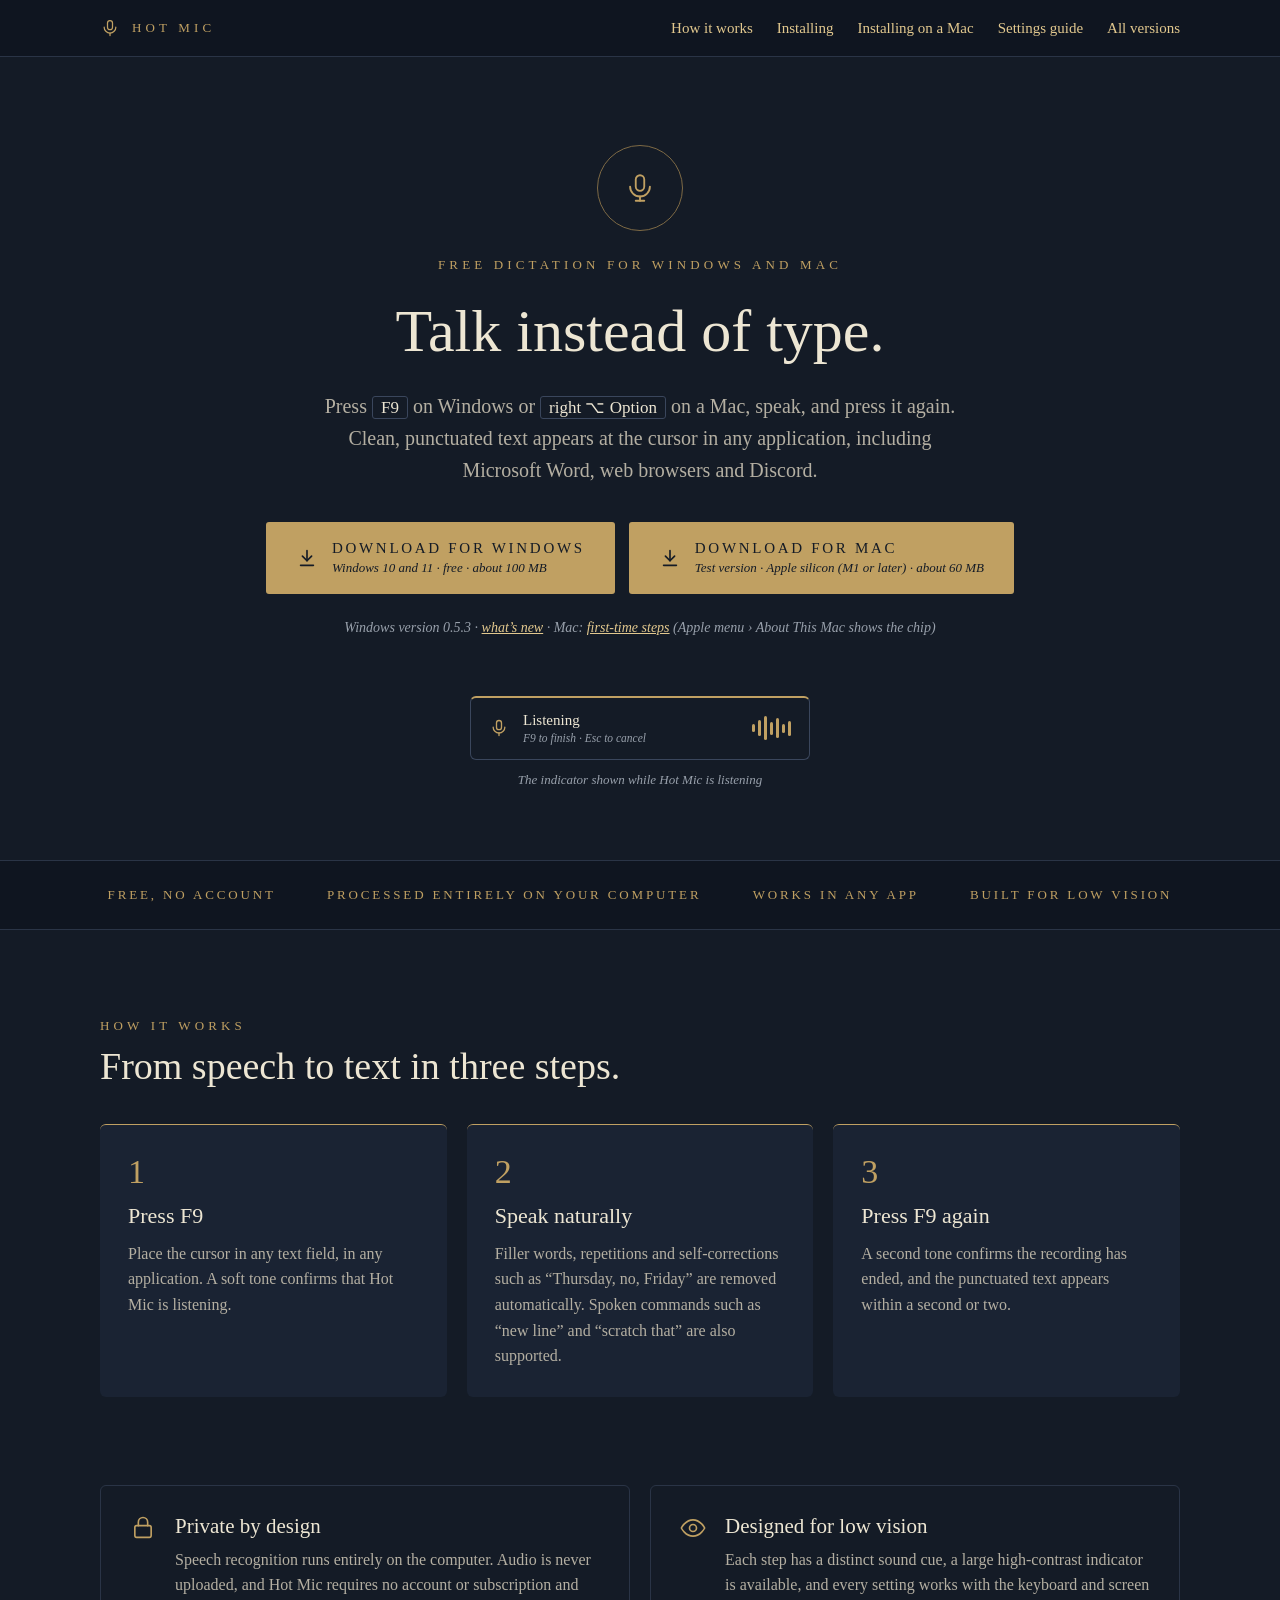
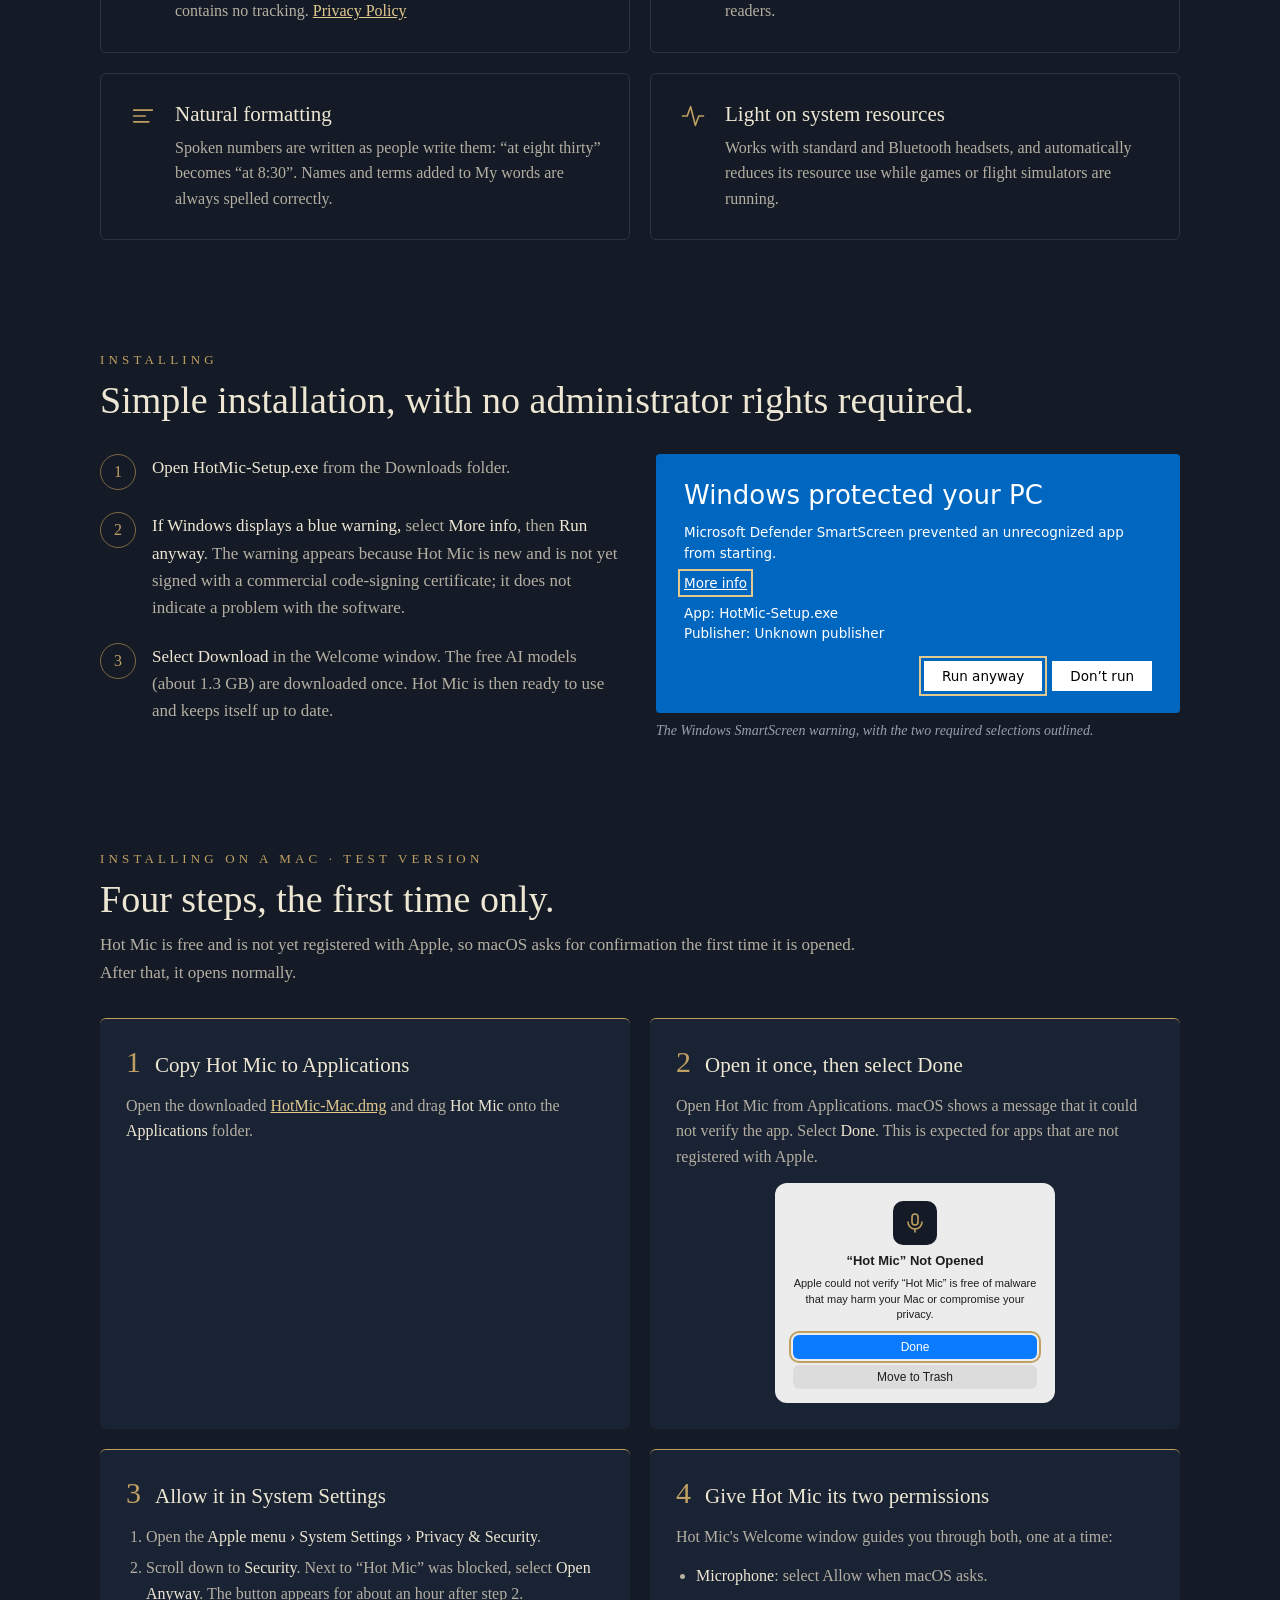
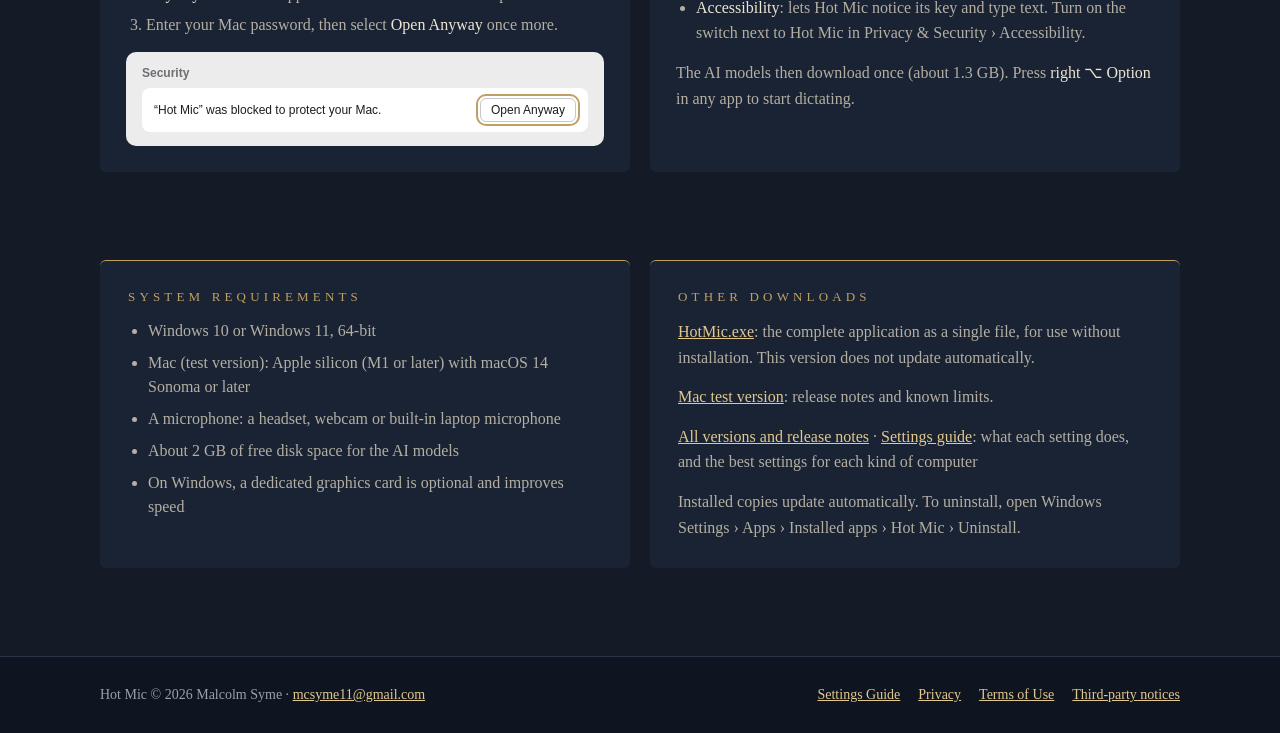
==== index.html @ 42b7f6d4 "Website and README for Hot Mic 0.5.3" ====
<!doctype html>
<html lang="en">
<head>
<meta charset="utf-8">
<meta name="viewport" content="width=device-width, initial-scale=1">
<title>Hot Mic · Free dictation for Windows</title>
<meta name="description" content="Hot Mic is a free dictation application for Windows and Mac. Press one key, speak, and clean, punctuated text appears in any application. Speech is processed entirely on the computer.">
<meta name="color-scheme" content="dark">
<link rel="icon" href="data:image/svg+xml,%3Csvg xmlns='http://www.w3.org/2000/svg' viewBox='0 0 24 24'%3E%3Crect width='24' height='24' rx='5' fill='%23141B26'/%3E%3Cg fill='none' stroke='%23C0A062' stroke-width='1.6' stroke-linecap='round'%3E%3Crect x='9' y='4' width='6' height='10' rx='3'/%3E%3Cpath d='M6 11a6 6 0 0 0 12 0M12 17v3'/%3E%3C/g%3E%3C/svg%3E">
<!-- Hot Mic download page · © 2026 Malcolm Syme · mcsyme11@gmail.com
     Built from the approved mock-up (October 30, 2026). The version is filled in when a release is published. -->
<style>
html{scroll-behavior:smooth}
body{margin:0;background:#141B26}
a{color:#E2C88E}a:hover{color:#EDE6D3}
a.btn-main:hover{background:#E2C88E;color:#141B26}
a.btn-ghost:hover{border-color:#E2C88E;color:#E2C88E}
a:focus-visible,button:focus-visible{outline:2px solid #EDE6D3;outline-offset:3px}
@media (max-width: 600px) {
  h1{font-size:42px !important}
  h2{font-size:30px !important}
}
@media (prefers-reduced-motion: reduce) { html{scroll-behavior:auto} }
</style>
</head>
<body>

<div style="background: #141B26; color: #EDE6D3; font-family: Georgia, 'Times New Roman', serif; min-height: 100%; width: 100%">

  <!-- Top bar -->
  <header style="border-bottom: 1px solid #2A3446; background: #0F1520">
    <div style="max-width: 1080px; margin: 0 auto; padding: 18px 24px; display: flex; flex-wrap: wrap; align-items: center; justify-content: space-between; gap: 12px">
      <div style="display: flex; align-items: center; gap: 12px">
        <svg width="20" height="20" viewBox="0 0 24 24" fill="none" stroke="#C0A062" stroke-width="1.5" stroke-linecap="round" stroke-linejoin="round" aria-hidden="true"><rect x="9" y="3" width="6" height="11" rx="3"></rect><path d="M5 11a7 7 0 0 0 14 0"></path><path d="M12 18v3"></path></svg>
        <span style="font-size: 13px; letter-spacing: 0.32em; color: #C0A062">HOT MIC</span>
      </div>
      <nav aria-label="Page" style="display: flex; flex-wrap: wrap; gap: 24px; font-size: 15px">
        <a href="#how" style="text-decoration: none">How it works</a>
        <a href="#install" style="text-decoration: none">Installing</a>
        <a href="#mac" style="text-decoration: none">Installing on a Mac</a>
        <a href="settings-guide.html" style="text-decoration: none">Settings guide</a>
        <a href="https://github.com/mcsyme11-byte/HotMic-releases/releases" style="text-decoration: none">All versions</a>
      </nav>
    </div>
  </header>

  <!-- Hero -->
  <section style="max-width: 1080px; margin: 0 auto; padding: 88px 24px 72px; display: flex; flex-direction: column; align-items: center; text-align: center; gap: 26px">
    <div style="width: 84px; height: 84px; border-radius: 50%; border: 1px solid #7E6A45; display: flex; align-items: center; justify-content: center">
      <svg width="34" height="34" viewBox="0 0 24 24" fill="none" stroke="#C0A062" stroke-width="1.3" stroke-linecap="round" stroke-linejoin="round" aria-hidden="true"><rect x="9" y="3" width="6" height="11" rx="3"></rect><path d="M5 11a7 7 0 0 0 14 0"></path><path d="M12 18v3"></path><path d="M9 21h6"></path></svg>
    </div>
    <div style="font-size: 13px; letter-spacing: 0.32em; color: #C0A062">FREE DICTATION FOR WINDOWS AND MAC</div>
    <h1 style="margin: 0; font-weight: normal; font-size: 60px; line-height: 1.08; max-width: 760px">Talk instead of type.</h1>
    <p style="margin: 0; font-size: 20px; line-height: 1.6; color: #B4AFA2; max-width: 640px">Press <span style="color: #EDE6D3; border: 1px solid #3A465C; border-radius: 3px; padding: 1px 8px; font-size: 17px; white-space: nowrap">F9</span> on Windows or <span style="color: #EDE6D3; border: 1px solid #3A465C; border-radius: 3px; padding: 1px 8px; font-size: 17px; white-space: nowrap">right ⌥ Option</span> on a Mac, speak, and press it again. Clean, punctuated text appears at the cursor in any application, including Microsoft Word, web browsers and Discord.</p>

    <div style="display: flex; flex-wrap: wrap; justify-content: center; gap: 14px; margin-top: 10px">
      <a class="btn-main" href="https://github.com/mcsyme11-byte/HotMic-releases/releases/latest/download/HotMic-Setup.exe" style="display: flex; align-items: center; gap: 14px; background: #C0A062; color: #141B26; text-decoration: none; border-radius: 3px; padding: 18px 30px; min-height: 44px; box-sizing: border-box">
        <svg width="22" height="22" viewBox="0 0 24 24" fill="none" stroke="currentColor" stroke-width="1.8" stroke-linecap="round" stroke-linejoin="round" aria-hidden="true"><path d="M12 4v11"></path><path d="M7 10l5 5 5-5"></path><path d="M5 20h14"></path></svg>
        <span style="display: flex; flex-direction: column; align-items: flex-start; gap: 3px">
          <span style="font-size: 15px; letter-spacing: 0.18em">DOWNLOAD FOR WINDOWS</span>
          <span style="font-size: 13px; font-style: italic">Windows 10 and 11 · free · about 100 MB</span>
        </span>
      </a>
      <a class="btn-main" href="https://github.com/mcsyme11-byte/HotMic-releases/releases/download/mac-preview/HotMic-Mac.dmg" style="display: flex; align-items: center; gap: 14px; background: #C0A062; color: #141B26; text-decoration: none; border-radius: 3px; padding: 18px 30px; min-height: 44px; box-sizing: border-box">
        <svg width="22" height="22" viewBox="0 0 24 24" fill="none" stroke="currentColor" stroke-width="1.8" stroke-linecap="round" stroke-linejoin="round" aria-hidden="true"><path d="M12 4v11"></path><path d="M7 10l5 5 5-5"></path><path d="M5 20h14"></path></svg>
        <span style="display: flex; flex-direction: column; align-items: flex-start; gap: 3px">
          <span style="font-size: 15px; letter-spacing: 0.18em">DOWNLOAD FOR MAC</span>
          <span style="font-size: 13px; font-style: italic">Test version · Apple silicon (M1 or later) · about 60 MB</span>
        </span>
      </a>
    </div>
    <div style="font-size: 14px; color: #98A0AB; font-style: italic">Windows version 0.5.3 · <a href="https://github.com/mcsyme11-byte/HotMic-releases/releases/latest">what’s new</a> · Mac: <a href="#mac">first-time steps</a> (Apple menu › About This Mac shows the chip)</div>

    <!-- The indicator, as people will see it -->
    <div style="margin-top: 34px; display: flex; flex-direction: column; align-items: center; gap: 12px">
      <div style="width: 340px; max-width: 100%; height: 64px; box-sizing: border-box; background: #141B26; border: 1px solid #3A465C; border-top: 2px solid #C0A062; border-radius: 6px; display: flex; align-items: center; gap: 14px; padding: 0 18px">
        <svg width="20" height="20" viewBox="0 0 24 24" fill="none" stroke="#C0A062" stroke-width="1.6" stroke-linecap="round" stroke-linejoin="round" aria-hidden="true"><rect x="9" y="3" width="6" height="11" rx="3"></rect><path d="M5 11a7 7 0 0 0 14 0"></path><path d="M12 18v3"></path></svg>
        <div style="display: flex; flex-direction: column; gap: 3px; text-align: left; flex: 1">
          <span style="font-size: 15px">Listening</span>
          <span style="font-size: 11.5px; color: #98A0AB; font-style: italic">F9 to finish · Esc to cancel</span>
        </div>
        <div style="display: flex; align-items: center; gap: 3px; height: 26px" aria-hidden="true">
          <span style="width: 3px; height: 8px; background: #C0A062; border-radius: 2px"></span>
          <span style="width: 3px; height: 16px; background: #C0A062; border-radius: 2px"></span>
          <span style="width: 3px; height: 24px; background: #C0A062; border-radius: 2px"></span>
          <span style="width: 3px; height: 13px; background: #C0A062; border-radius: 2px"></span>
          <span style="width: 3px; height: 20px; background: #C0A062; border-radius: 2px"></span>
          <span style="width: 3px; height: 9px; background: #C0A062; border-radius: 2px"></span>
          <span style="width: 3px; height: 15px; background: #C0A062; border-radius: 2px"></span>
        </div>
      </div>
      <span style="font-size: 13px; color: #98A0AB; font-style: italic">The indicator shown while Hot Mic is listening</span>
    </div>
  </section>

  <!-- Promise strip -->
  <section style="border-top: 1px solid #2A3446; border-bottom: 1px solid #2A3446; background: #0F1520">
    <div style="max-width: 1080px; margin: 0 auto; padding: 26px 24px; display: flex; flex-wrap: wrap; justify-content: space-around; gap: 18px 36px; font-size: 13px; letter-spacing: 0.22em; color: #C0A062">
      <span>FREE, NO ACCOUNT</span>
      <span>PROCESSED ENTIRELY ON YOUR COMPUTER</span>
      <span>WORKS IN ANY APP</span>
      <span>BUILT FOR LOW VISION</span>
    </div>
  </section>

  <!-- How it works -->
  <section id="how" style="max-width: 1080px; margin: 0 auto; padding: 88px 24px 40px; display: flex; flex-direction: column; gap: 36px">
    <div style="display: flex; flex-direction: column; gap: 10px">
      <div style="font-size: 13px; letter-spacing: 0.32em; color: #C0A062">HOW IT WORKS</div>
      <h2 style="margin: 0; font-weight: normal; font-size: 38px">From speech to text in three steps.</h2>
    </div>
    <div style="display: flex; flex-wrap: wrap; gap: 20px">
      <div style="flex: 1 1 280px; background: #1A2333; border-top: 1px solid #C0A062; border-radius: 6px; padding: 28px; display: flex; flex-direction: column; gap: 12px">
        <div style="font-size: 34px; color: #C0A062">1</div>
        <h3 style="margin: 0; font-weight: normal; font-size: 22px">Press F9</h3>
        <p style="margin: 0; font-size: 16px; line-height: 1.6; color: #B4AFA2">Place the cursor in any text field, in any application. A soft tone confirms that Hot Mic is listening.</p>
      </div>
      <div style="flex: 1 1 280px; background: #1A2333; border-top: 1px solid #C0A062; border-radius: 6px; padding: 28px; display: flex; flex-direction: column; gap: 12px">
        <div style="font-size: 34px; color: #C0A062">2</div>
        <h3 style="margin: 0; font-weight: normal; font-size: 22px">Speak naturally</h3>
        <p style="margin: 0; font-size: 16px; line-height: 1.6; color: #B4AFA2">Filler words, repetitions and self-corrections such as “Thursday, no, Friday” are removed automatically. Spoken commands such as “new line” and “scratch that” are also supported.</p>
      </div>
      <div style="flex: 1 1 280px; background: #1A2333; border-top: 1px solid #C0A062; border-radius: 6px; padding: 28px; display: flex; flex-direction: column; gap: 12px">
        <div style="font-size: 34px; color: #C0A062">3</div>
        <h3 style="margin: 0; font-weight: normal; font-size: 22px">Press F9 again</h3>
        <p style="margin: 0; font-size: 16px; line-height: 1.6; color: #B4AFA2">A second tone confirms the recording has ended, and the punctuated text appears within a second or two.</p>
      </div>
    </div>
  </section>

  <!-- What makes it different -->
  <section style="max-width: 1080px; margin: 0 auto; padding: 48px 24px 40px; display: flex; flex-wrap: wrap; gap: 20px">
    <div style="flex: 1 1 440px; border: 1px solid #2A3446; border-radius: 6px; padding: 28px; display: flex; gap: 18px">
      <svg width="28" height="28" viewBox="0 0 24 24" fill="none" stroke="#C0A062" stroke-width="1.4" stroke-linecap="round" stroke-linejoin="round" aria-hidden="true" style="flex: none"><rect x="5" y="10" width="14" height="10" rx="1.5"></rect><path d="M8 10V7a4 4 0 0 1 8 0v3"></path></svg>
      <div style="display: flex; flex-direction: column; gap: 8px">
        <h3 style="margin: 0; font-weight: normal; font-size: 21px">Private by design</h3>
        <p style="margin: 0; font-size: 16px; line-height: 1.6; color: #B4AFA2">Speech recognition runs entirely on the computer. Audio is never uploaded, and Hot Mic requires no account or subscription and contains no tracking. <a href="privacy.html">Privacy Policy</a></p>
      </div>
    </div>
    <div style="flex: 1 1 440px; border: 1px solid #2A3446; border-radius: 6px; padding: 28px; display: flex; gap: 18px">
      <svg width="28" height="28" viewBox="0 0 24 24" fill="none" stroke="#C0A062" stroke-width="1.4" stroke-linecap="round" stroke-linejoin="round" aria-hidden="true" style="flex: none"><path d="M2 12s3.5-7 10-7 10 7 10 7-3.5 7-10 7S2 12 2 12z"></path><circle cx="12" cy="12" r="3"></circle></svg>
      <div style="display: flex; flex-direction: column; gap: 8px">
        <h3 style="margin: 0; font-weight: normal; font-size: 21px">Designed for low vision</h3>
        <p style="margin: 0; font-size: 16px; line-height: 1.6; color: #B4AFA2">Each step has a distinct sound cue, a large high-contrast indicator is available, and every setting works with the keyboard and screen readers.</p>
      </div>
    </div>
    <div style="flex: 1 1 440px; border: 1px solid #2A3446; border-radius: 6px; padding: 28px; display: flex; gap: 18px">
      <svg width="28" height="28" viewBox="0 0 24 24" fill="none" stroke="#C0A062" stroke-width="1.4" stroke-linecap="round" stroke-linejoin="round" aria-hidden="true" style="flex: none"><path d="M4 7h16"></path><path d="M4 12h10"></path><path d="M4 17h13"></path></svg>
      <div style="display: flex; flex-direction: column; gap: 8px">
        <h3 style="margin: 0; font-weight: normal; font-size: 21px">Natural formatting</h3>
        <p style="margin: 0; font-size: 16px; line-height: 1.6; color: #B4AFA2">Spoken numbers are written as people write them: “at eight thirty” becomes “at 8:30”. Names and terms added to My words are always spelled correctly.</p>
      </div>
    </div>
    <div style="flex: 1 1 440px; border: 1px solid #2A3446; border-radius: 6px; padding: 28px; display: flex; gap: 18px">
      <svg width="28" height="28" viewBox="0 0 24 24" fill="none" stroke="#C0A062" stroke-width="1.4" stroke-linecap="round" stroke-linejoin="round" aria-hidden="true" style="flex: none"><path d="M3 12h4l3-8 4 16 3-8h4"></path></svg>
      <div style="display: flex; flex-direction: column; gap: 8px">
        <h3 style="margin: 0; font-weight: normal; font-size: 21px">Light on system resources</h3>
        <p style="margin: 0; font-size: 16px; line-height: 1.6; color: #B4AFA2">Works with standard and Bluetooth headsets, and automatically reduces its resource use while games or flight simulators are running.</p>
      </div>
    </div>
  </section>

  <!-- Installing -->
  <section id="install" style="max-width: 1080px; margin: 0 auto; padding: 72px 24px 40px; display: flex; flex-direction: column; gap: 32px">
    <div style="display: flex; flex-direction: column; gap: 10px">
      <div style="font-size: 13px; letter-spacing: 0.32em; color: #C0A062">INSTALLING</div>
      <h2 style="margin: 0; font-weight: normal; font-size: 38px">Simple installation, with no administrator rights required.</h2>
    </div>
    <div style="display: flex; flex-wrap: wrap; gap: 32px; align-items: flex-start">
      <ol style="flex: 1 1 400px; margin: 0; padding: 0; list-style: none; display: flex; flex-direction: column; gap: 22px">
        <li style="display: flex; gap: 16px">
          <span style="flex: none; width: 34px; height: 34px; border: 1px solid #7E6A45; border-radius: 50%; display: flex; align-items: center; justify-content: center; color: #C0A062">1</span>
          <span style="font-size: 17px; line-height: 1.6; color: #B4AFA2"><span style="color: #EDE6D3">Open HotMic-Setup.exe</span> from the Downloads folder.</span>
        </li>
        <li style="display: flex; gap: 16px">
          <span style="flex: none; width: 34px; height: 34px; border: 1px solid #7E6A45; border-radius: 50%; display: flex; align-items: center; justify-content: center; color: #C0A062">2</span>
          <span style="font-size: 17px; line-height: 1.6; color: #B4AFA2"><span style="color: #EDE6D3">If Windows displays a blue warning,</span> select <span style="color: #EDE6D3">More info</span>, then <span style="color: #EDE6D3">Run anyway</span>. The warning appears because Hot Mic is new and is not yet signed with a commercial code-signing certificate; it does not indicate a problem with the software.</span>
        </li>
        <li style="display: flex; gap: 16px">
          <span style="flex: none; width: 34px; height: 34px; border: 1px solid #7E6A45; border-radius: 50%; display: flex; align-items: center; justify-content: center; color: #C0A062">3</span>
          <span style="font-size: 17px; line-height: 1.6; color: #B4AFA2"><span style="color: #EDE6D3">Select Download</span> in the Welcome window. The free AI models (about 1.3 GB) are downloaded once. Hot Mic is then ready to use and keeps itself up to date.</span>
        </li>
      </ol>

      <!-- What the Windows warning looks like -->
      <figure style="flex: 1 1 400px; margin: 0; display: flex; flex-direction: column; gap: 10px">
        <div style="background: #0067C0; color: #FFFFFF; font-family: 'Segoe UI', system-ui, sans-serif; border-radius: 4px; padding: 26px 28px 22px; display: flex; flex-direction: column; gap: 12px">
          <div style="font-size: 26px; font-weight: 300">Windows protected your PC</div>
          <div style="font-size: 13.5px; line-height: 1.5">Microsoft Defender SmartScreen prevented an unrecognized app from starting.</div>
          <div style="font-size: 13.5px; text-decoration: underline; outline: 2px solid #E2C88E; outline-offset: 4px; align-self: flex-start">More info</div>
          <div style="font-size: 13.5px; line-height: 1.5">App: HotMic-Setup.exe<br>Publisher: Unknown publisher</div>
          <div style="display: flex; justify-content: flex-end; gap: 10px; margin-top: 6px">
            <span style="background: #FFFFFF; color: #000000; font-size: 13.5px; padding: 7px 18px; outline: 2px solid #E2C88E; outline-offset: 3px">Run anyway</span>
            <span style="background: #FFFFFF; color: #000000; font-size: 13.5px; padding: 7px 18px">Don’t run</span>
          </div>
        </div>
        <figcaption style="font-size: 14px; color: #98A0AB; font-style: italic">The Windows SmartScreen warning, with the two required selections outlined.</figcaption>
      </figure>
    </div>
  </section>

  <!-- Installing on a Mac -->
  <section id="mac" style="max-width: 1080px; margin: 0 auto; padding: 72px 24px 40px; display: flex; flex-direction: column; gap: 32px">
    <div style="display: flex; flex-direction: column; gap: 10px">
      <div style="font-size: 13px; letter-spacing: 0.32em; color: #C0A062">INSTALLING ON A MAC · TEST VERSION</div>
      <h2 style="margin: 0; font-weight: normal; font-size: 38px">Four steps, the first time only.</h2>
      <p style="margin: 0; font-size: 17px; line-height: 1.6; color: #B4AFA2; max-width: 760px">Hot Mic is free and is not yet registered with Apple, so macOS asks for confirmation the first time it is opened. After that, it opens normally.</p>
    </div>

    <div style="display: flex; flex-wrap: wrap; gap: 20px">
      <!-- Step 1 -->
      <div style="flex: 1 1 460px; background: #1A2333; border-top: 1px solid #C0A062; border-radius: 6px; padding: 26px; display: flex; flex-direction: column; gap: 14px">
        <div style="display: flex; gap: 14px; align-items: baseline"><span style="font-size: 30px; color: #C0A062">1</span><h3 style="margin: 0; font-weight: normal; font-size: 21px">Copy Hot Mic to Applications</h3></div>
        <p style="margin: 0; font-size: 16px; line-height: 1.6; color: #B4AFA2">Open the downloaded <a href="https://github.com/mcsyme11-byte/HotMic-releases/releases/download/mac-preview/HotMic-Mac.dmg">HotMic-Mac.dmg</a> and drag <span style="color: #EDE6D3">Hot Mic</span> onto the <span style="color: #EDE6D3">Applications</span> folder.</p>
      </div>
      <!-- Step 2 -->
      <div style="flex: 1 1 460px; background: #1A2333; border-top: 1px solid #C0A062; border-radius: 6px; padding: 26px; display: flex; flex-direction: column; gap: 14px">
        <div style="display: flex; gap: 14px; align-items: baseline"><span style="font-size: 30px; color: #C0A062">2</span><h3 style="margin: 0; font-weight: normal; font-size: 21px">Open it once, then select Done</h3></div>
        <p style="margin: 0; font-size: 16px; line-height: 1.6; color: #B4AFA2">Open Hot Mic from Applications. macOS shows a message that it could not verify the app. Select <span style="color: #EDE6D3">Done</span>. This is expected for apps that are not registered with Apple.</p>
        <!-- Drawn macOS message -->
        <div aria-hidden="true" style="align-self: center; width: 280px; max-width: 100%; box-sizing: border-box; background: #ECECEC; color: #1D1D1F; border-radius: 12px; padding: 18px 18px 14px; font-family: -apple-system, 'Helvetica Neue', sans-serif; display: flex; flex-direction: column; align-items: center; gap: 8px; text-align: center">
          <div style="width: 44px; height: 44px; border-radius: 10px; background: #141B26; display: flex; align-items: center; justify-content: center"><svg width="24" height="24" viewBox="0 0 24 24" fill="none" stroke="#C0A062" stroke-width="1.6" stroke-linecap="round"><rect x="9" y="3" width="6" height="11" rx="3"></rect><path d="M5 11a7 7 0 0 0 14 0"></path><path d="M12 18v3"></path></svg></div>
          <div style="font-size: 13px; font-weight: 700">“Hot Mic” Not Opened</div>
          <div style="font-size: 11px; line-height: 1.4">Apple could not verify “Hot Mic” is free of malware that may harm your Mac or compromise your privacy.</div>
          <div style="display: flex; flex-direction: column; gap: 6px; width: 100%; margin-top: 4px">
            <span style="background: #0A7AFF; color: #FFFFFF; border-radius: 6px; padding: 5px; font-size: 12px; outline: 2px solid #C0A062; outline-offset: 2px">Done</span>
            <span style="background: #DCDCDC; border-radius: 6px; padding: 5px; font-size: 12px">Move to Trash</span>
          </div>
        </div>
      </div>
      <!-- Step 3 -->
      <div style="flex: 1 1 460px; background: #1A2333; border-top: 1px solid #C0A062; border-radius: 6px; padding: 26px; display: flex; flex-direction: column; gap: 14px">
        <div style="display: flex; gap: 14px; align-items: baseline"><span style="font-size: 30px; color: #C0A062">3</span><h3 style="margin: 0; font-weight: normal; font-size: 21px">Allow it in System Settings</h3></div>
        <ol style="margin: 0; padding-left: 20px; display: flex; flex-direction: column; gap: 6px; font-size: 16px; line-height: 1.6; color: #B4AFA2">
          <li>Open the <span style="color: #EDE6D3">Apple menu › System Settings › Privacy &amp; Security</span>.</li>
          <li>Scroll down to <span style="color: #EDE6D3">Security</span>. Next to “Hot Mic” was blocked, select <span style="color: #EDE6D3">Open Anyway</span>. The button appears for about an hour after step 2.</li>
          <li>Enter your Mac password, then select <span style="color: #EDE6D3">Open Anyway</span> once more.</li>
        </ol>
        <!-- Drawn Settings row -->
        <div aria-hidden="true" style="background: #ECECEC; color: #1D1D1F; border-radius: 10px; padding: 14px 16px; font-family: -apple-system, 'Helvetica Neue', sans-serif; display: flex; flex-direction: column; gap: 8px">
          <div style="font-size: 12px; font-weight: 700; color: #6E6E73">Security</div>
          <div style="display: flex; justify-content: space-between; align-items: center; gap: 12px; background: #FFFFFF; border-radius: 8px; padding: 10px 12px">
            <span style="font-size: 12px">“Hot Mic” was blocked to protect your Mac.</span>
            <span style="background: #FFFFFF; border: 1px solid #C7C7CC; border-radius: 6px; padding: 4px 10px; font-size: 12px; white-space: nowrap; outline: 2px solid #C0A062; outline-offset: 2px">Open Anyway</span>
          </div>
        </div>
      </div>
      <!-- Step 4 -->
      <div style="flex: 1 1 460px; background: #1A2333; border-top: 1px solid #C0A062; border-radius: 6px; padding: 26px; display: flex; flex-direction: column; gap: 14px">
        <div style="display: flex; gap: 14px; align-items: baseline"><span style="font-size: 30px; color: #C0A062">4</span><h3 style="margin: 0; font-weight: normal; font-size: 21px">Give Hot Mic its two permissions</h3></div>
        <p style="margin: 0; font-size: 16px; line-height: 1.6; color: #B4AFA2">Hot Mic's Welcome window guides you through both, one at a time:</p>
        <ul style="margin: 0; padding-left: 20px; display: flex; flex-direction: column; gap: 6px; font-size: 16px; line-height: 1.6; color: #B4AFA2">
          <li><span style="color: #EDE6D3">Microphone</span>: select Allow when macOS asks.</li>
          <li><span style="color: #EDE6D3">Accessibility</span>: lets Hot Mic notice its key and type text. Turn on the switch next to Hot Mic in Privacy &amp; Security › Accessibility.</li>
        </ul>
        <p style="margin: 0; font-size: 16px; line-height: 1.6; color: #B4AFA2">The AI models then download once (about 1.3 GB). Press <span style="color: #EDE6D3; white-space: nowrap">right ⌥ Option</span> in any app to start dictating.</p>
      </div>
    </div>
  </section>

  <!-- Needs + other downloads -->
  <section style="max-width: 1080px; margin: 0 auto; padding: 48px 24px 88px; display: flex; flex-wrap: wrap; gap: 20px">
    <div style="flex: 1 1 440px; background: #1A2333; border-top: 1px solid #C0A062; border-radius: 6px; padding: 28px; display: flex; flex-direction: column; gap: 14px">
      <div style="font-size: 13px; letter-spacing: 0.32em; color: #C0A062">SYSTEM REQUIREMENTS</div>
      <ul style="margin: 0; padding-left: 20px; display: flex; flex-direction: column; gap: 8px; font-size: 16px; line-height: 1.5; color: #B4AFA2">
        <li>Windows 10 or Windows 11, 64-bit</li>
        <li>Mac (test version): Apple silicon (M1 or later) with macOS 14 Sonoma or later</li>
        <li>A microphone: a headset, webcam or built-in laptop microphone</li>
        <li>About 2 GB of free disk space for the AI models</li>
        <li>On Windows, a dedicated graphics card is optional and improves speed</li>
      </ul>
    </div>
    <div style="flex: 1 1 440px; background: #1A2333; border-top: 1px solid #C0A062; border-radius: 6px; padding: 28px; display: flex; flex-direction: column; gap: 14px">
      <div style="font-size: 13px; letter-spacing: 0.32em; color: #C0A062">OTHER DOWNLOADS</div>
      <p style="margin: 0; font-size: 16px; line-height: 1.6; color: #B4AFA2"><a href="https://github.com/mcsyme11-byte/HotMic-releases/releases/latest/download/HotMic.exe">HotMic.exe</a>: the complete application as a single file, for use without installation. This version does not update automatically.</p>
      <p style="margin: 0; font-size: 16px; line-height: 1.6; color: #B4AFA2"><a href="https://github.com/mcsyme11-byte/HotMic-releases/releases/tag/mac-preview">Mac test version</a>: release notes and known limits.</p>
      <p style="margin: 0; font-size: 16px; line-height: 1.6; color: #B4AFA2"><a href="https://github.com/mcsyme11-byte/HotMic-releases/releases">All versions and release notes</a> · <a href="settings-guide.html">Settings guide</a>: what each setting does, and the best settings for each kind of computer</p>
      <p style="margin: 0; font-size: 16px; line-height: 1.6; color: #B4AFA2">Installed copies update automatically. To uninstall, open Windows Settings › Apps › Installed apps › Hot Mic › Uninstall.</p>
    </div>
  </section>

  <!-- Footer -->
  <footer style="border-top: 1px solid #2A3446; background: #0F1520">
    <div style="max-width: 1080px; margin: 0 auto; padding: 30px 24px; display: flex; flex-wrap: wrap; justify-content: space-between; gap: 12px 24px; font-size: 14px; color: #98A0AB">
      <span>Hot Mic © 2026 Malcolm Syme · <a href="mailto:mcsyme11@gmail.com">mcsyme11@gmail.com</a></span>
      <nav aria-label="Legal" style="display: flex; flex-wrap: wrap; gap: 18px"><a href="settings-guide.html">Settings Guide</a><a href="privacy.html">Privacy</a><a href="terms.html">Terms of Use</a><a href="https://github.com/mcsyme11-byte/HotMic-releases/blob/main/THIRD-PARTY-NOTICES.md">Third-party notices</a></nav>
    </div>
  </footer>
</div>

</body>
</html>
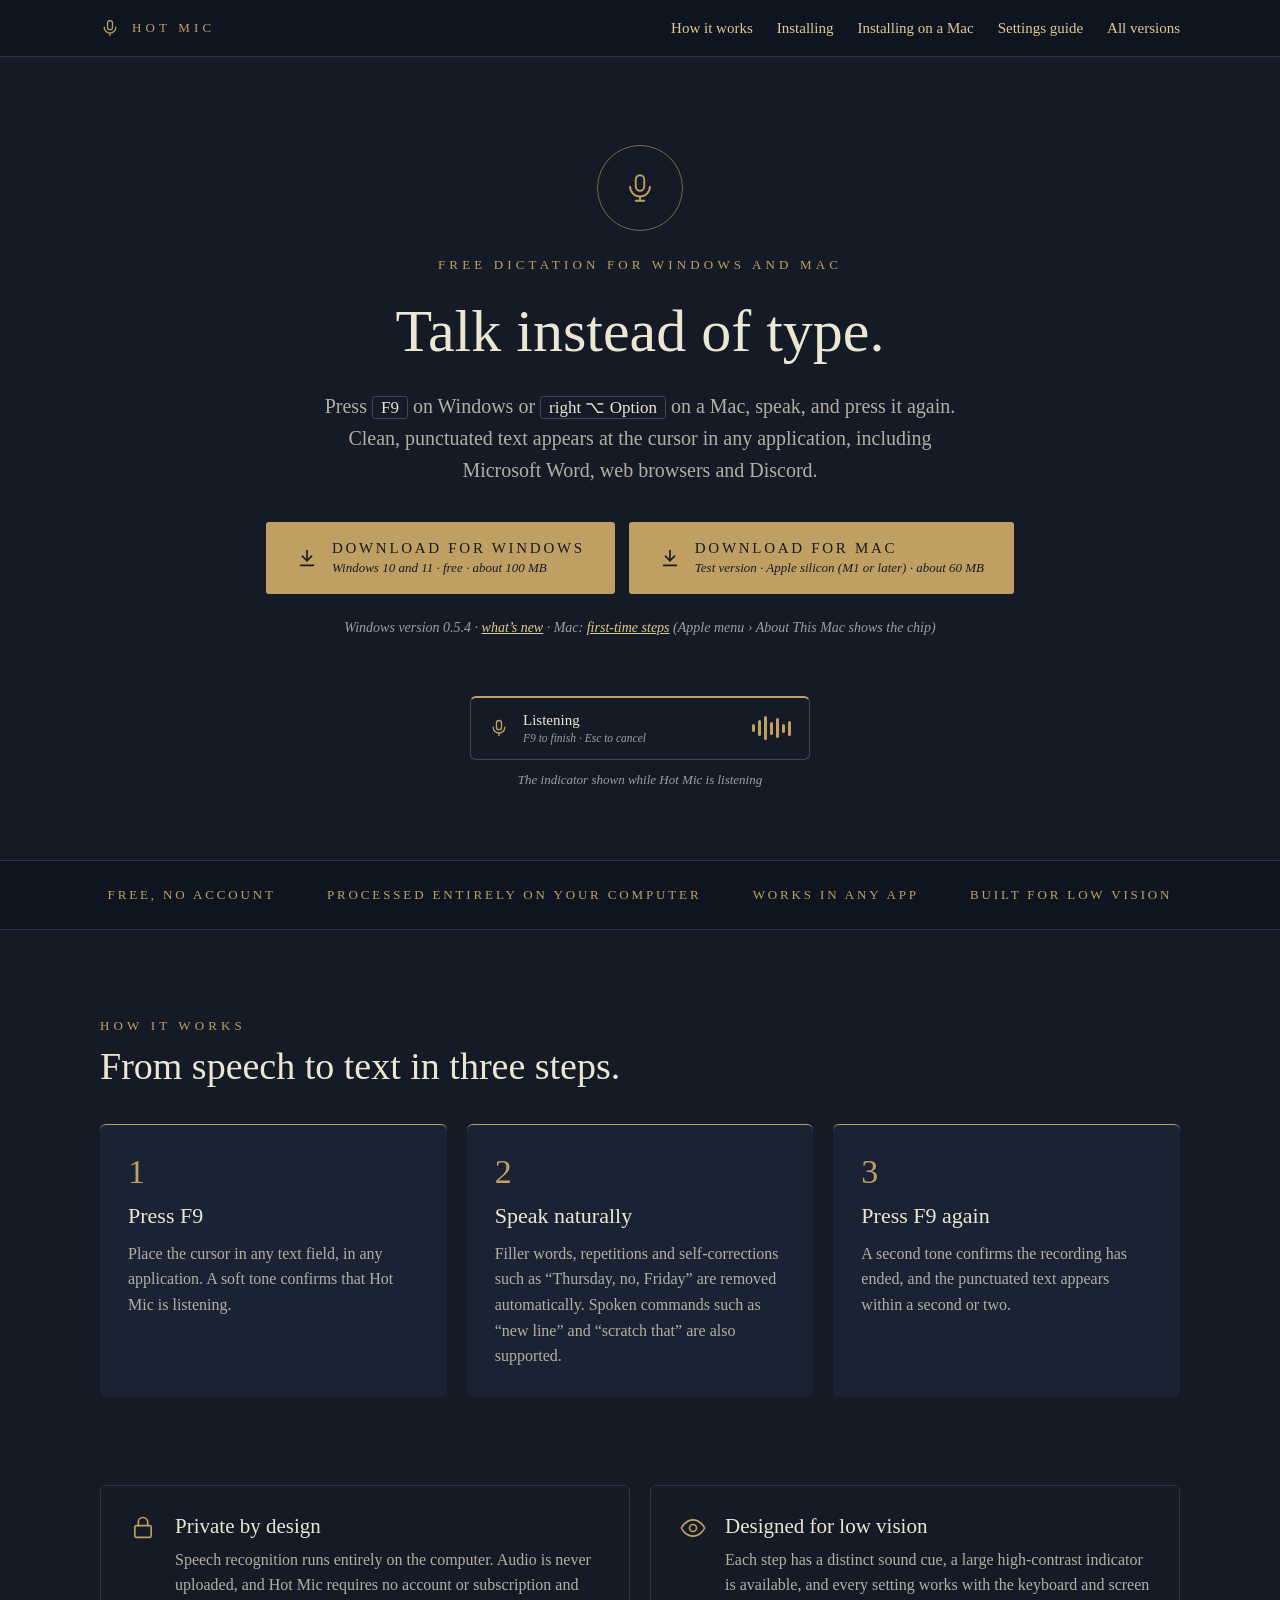
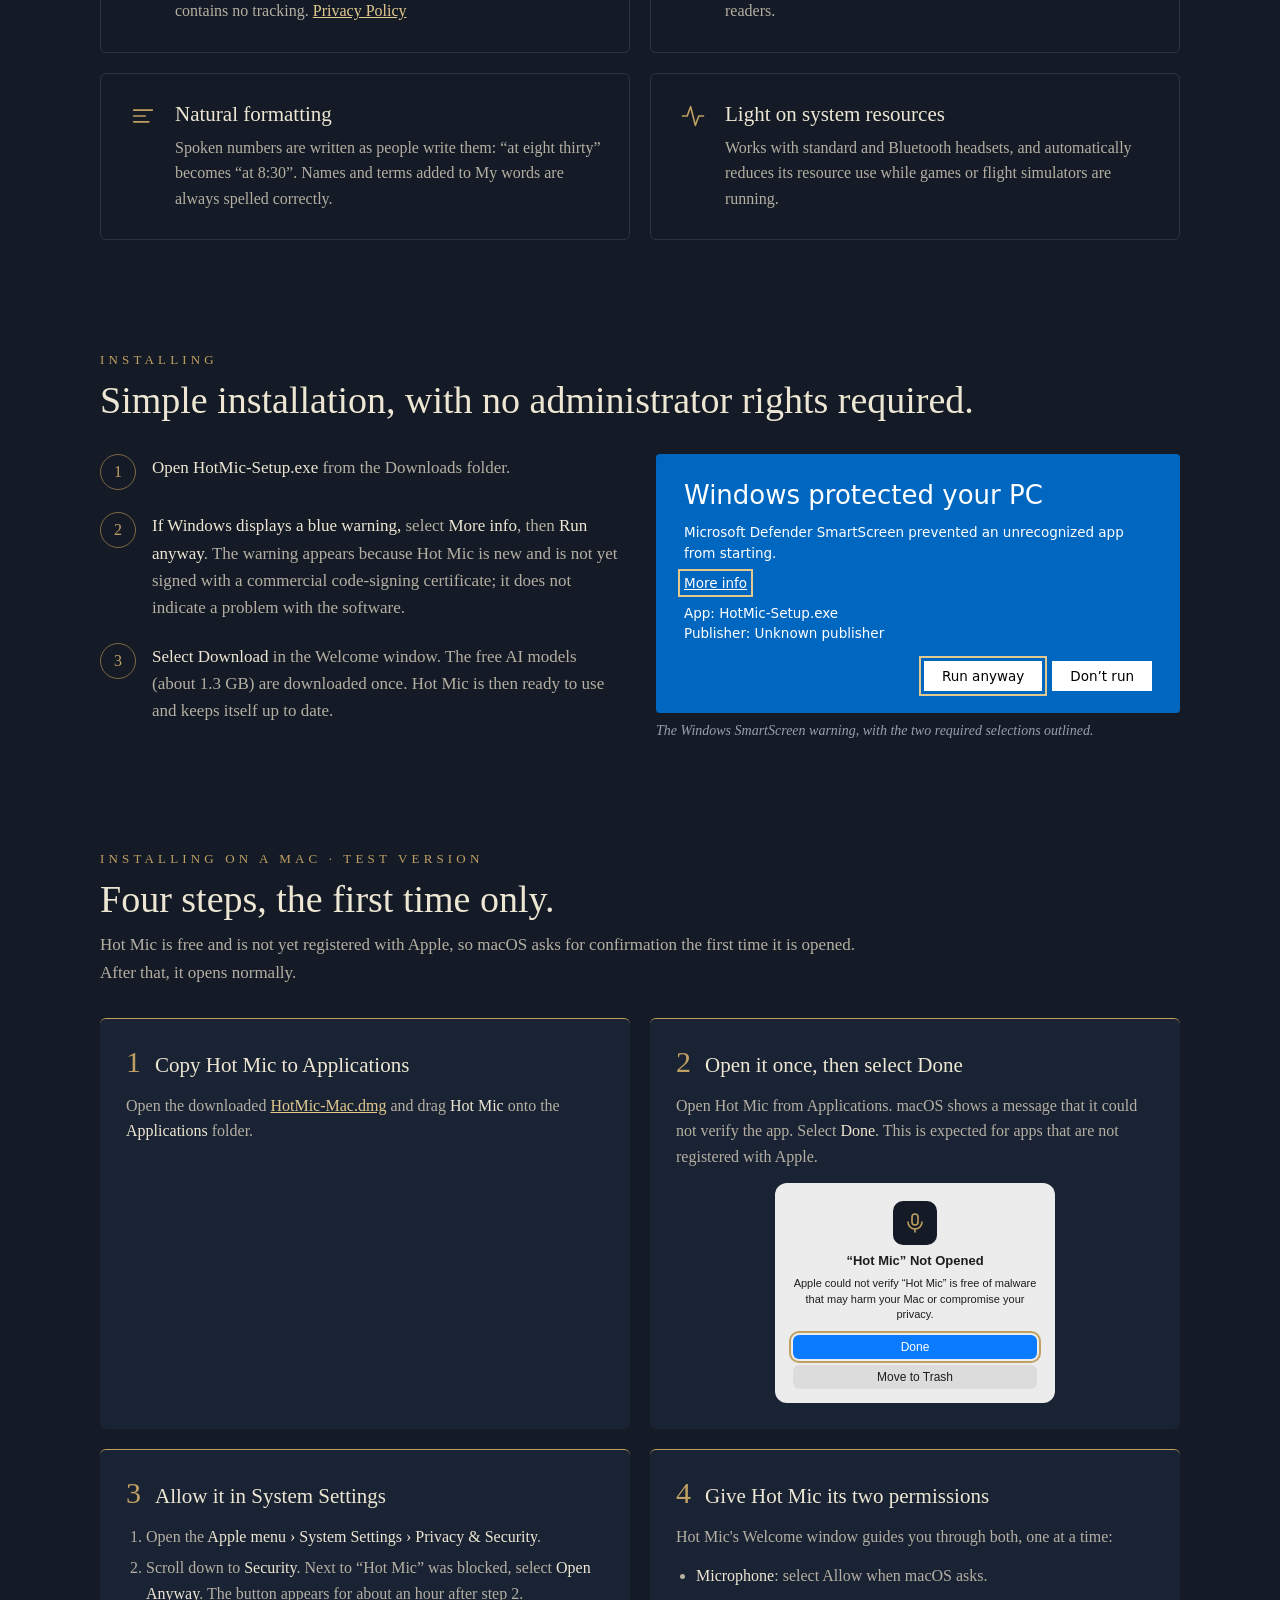
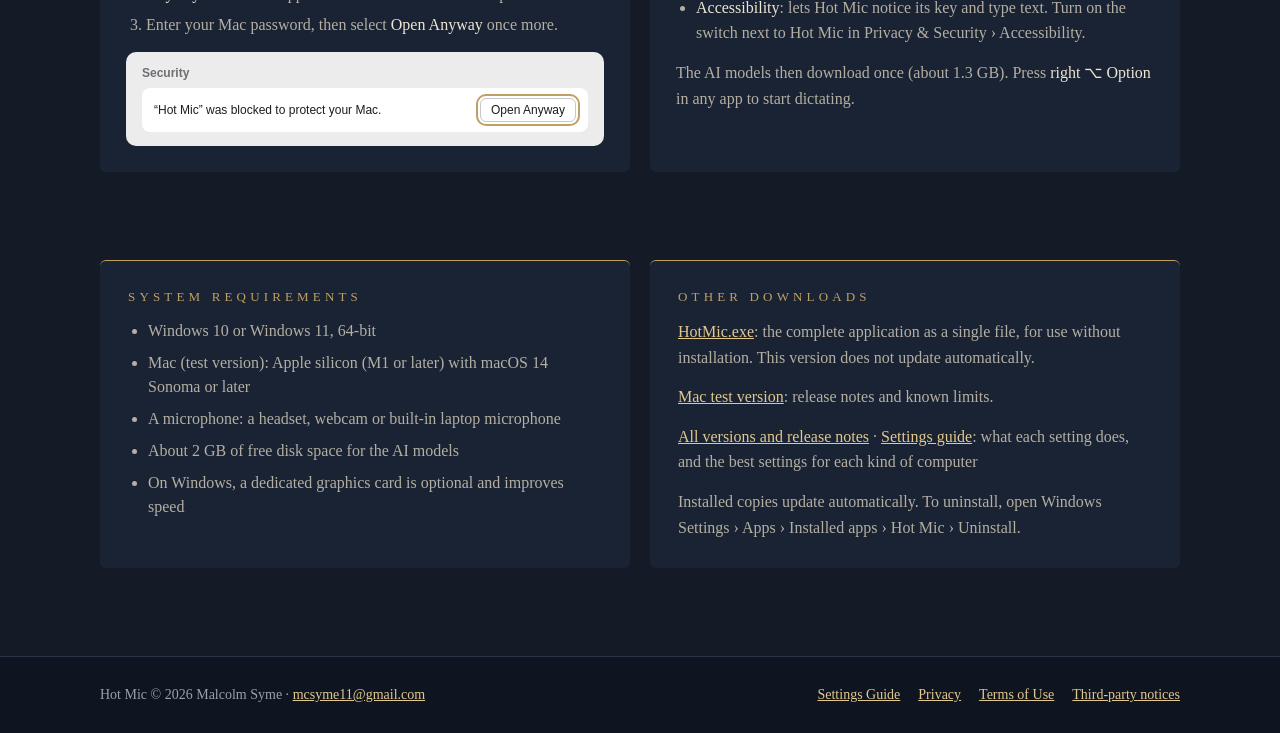
==== commit 9e3472c4: "Website and README for Hot Mic 0.5.4" ====
--- a/index.html
+++ b/index.html
@@ -69,7 +69,7 @@
         </span>
       </a>
     </div>
-    <div style="font-size: 14px; color: #98A0AB; font-style: italic">Windows version 0.5.3 · <a href="https://github.com/mcsyme11-byte/HotMic-releases/releases/latest">what’s new</a> · Mac: <a href="#mac">first-time steps</a> (Apple menu › About This Mac shows the chip)</div>
+    <div style="font-size: 14px; color: #98A0AB; font-style: italic">Windows version 0.5.4 · <a href="https://github.com/mcsyme11-byte/HotMic-releases/releases/latest">what’s new</a> · Mac: <a href="#mac">first-time steps</a> (Apple menu › About This Mac shows the chip)</div>
 
     <!-- The indicator, as people will see it -->
     <div style="margin-top: 34px; display: flex; flex-direction: column; align-items: center; gap: 12px">
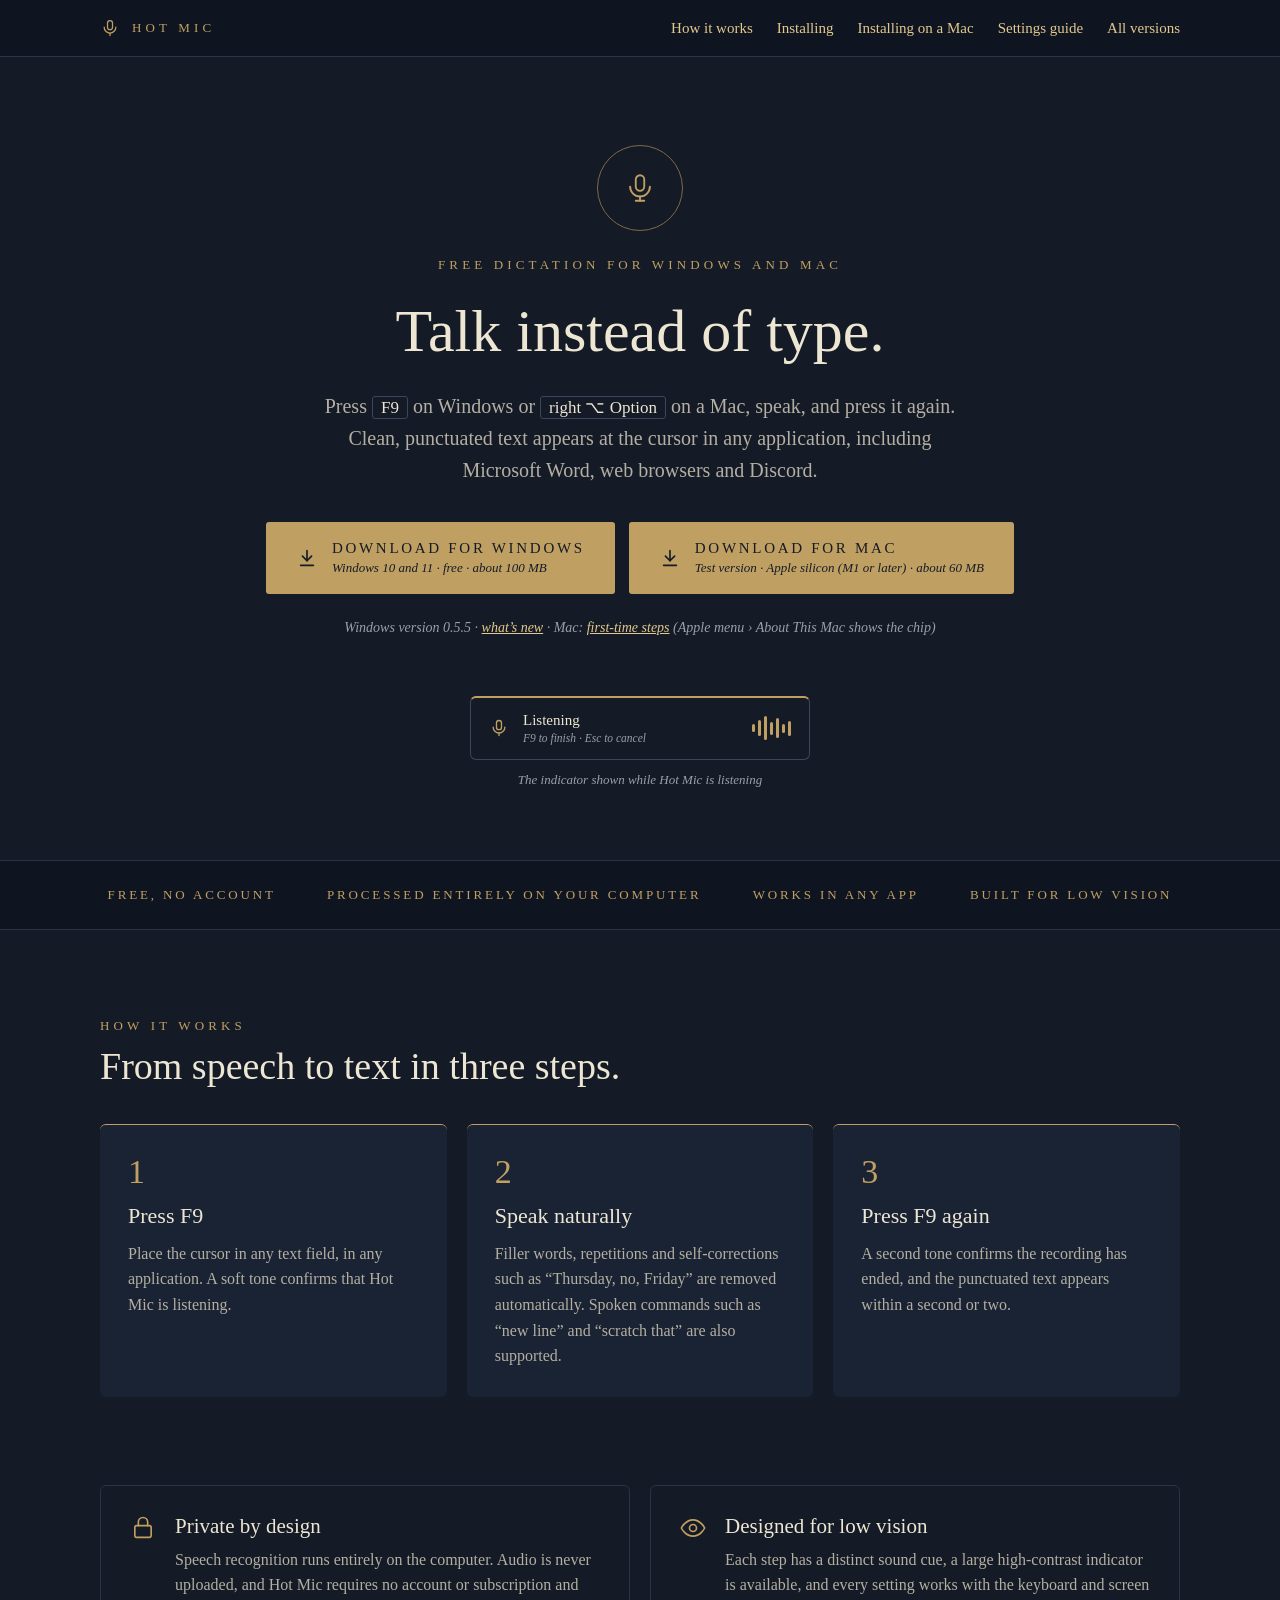
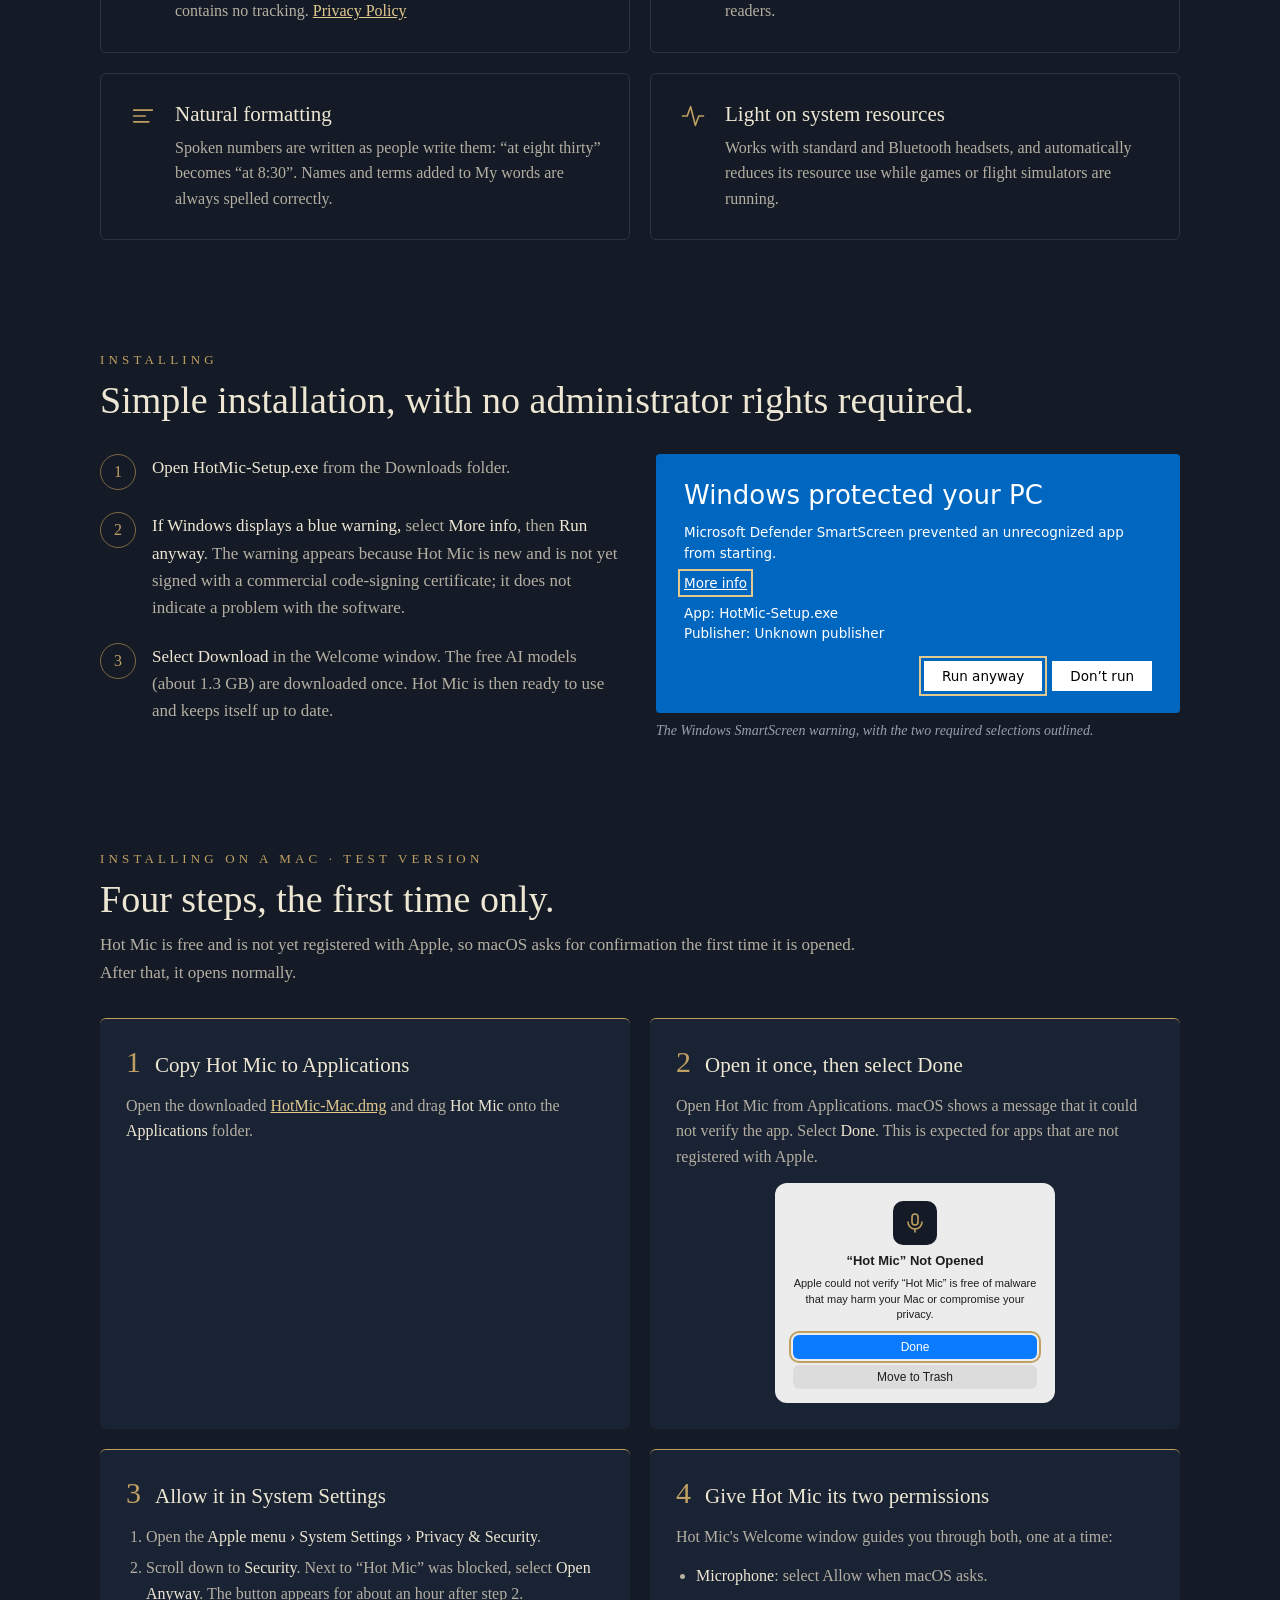
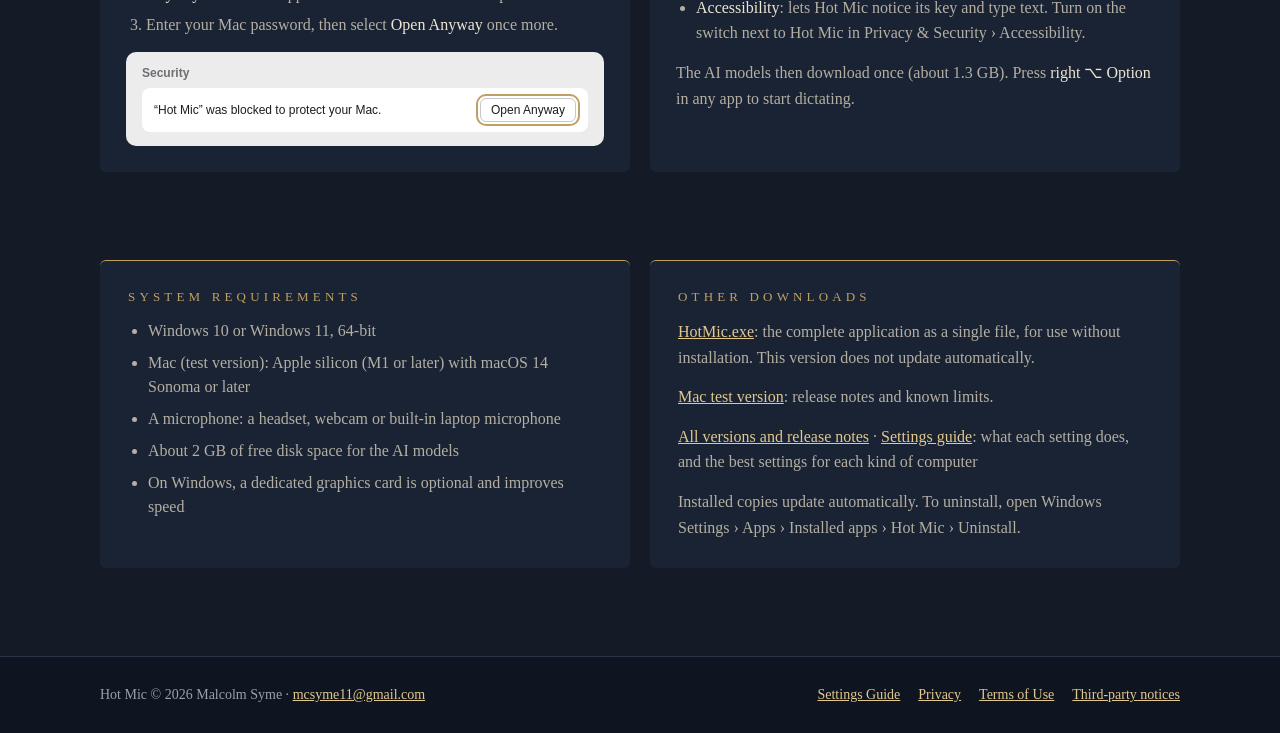
==== commit db425bba: "Website and README for Hot Mic 0.5.5" ====
--- a/index.html
+++ b/index.html
@@ -69,7 +69,7 @@
         </span>
       </a>
     </div>
-    <div style="font-size: 14px; color: #98A0AB; font-style: italic">Windows version 0.5.4 · <a href="https://github.com/mcsyme11-byte/HotMic-releases/releases/latest">what’s new</a> · Mac: <a href="#mac">first-time steps</a> (Apple menu › About This Mac shows the chip)</div>
+    <div style="font-size: 14px; color: #98A0AB; font-style: italic">Windows version 0.5.5 · <a href="https://github.com/mcsyme11-byte/HotMic-releases/releases/latest">what’s new</a> · Mac: <a href="#mac">first-time steps</a> (Apple menu › About This Mac shows the chip)</div>
 
     <!-- The indicator, as people will see it -->
     <div style="margin-top: 34px; display: flex; flex-direction: column; align-items: center; gap: 12px">
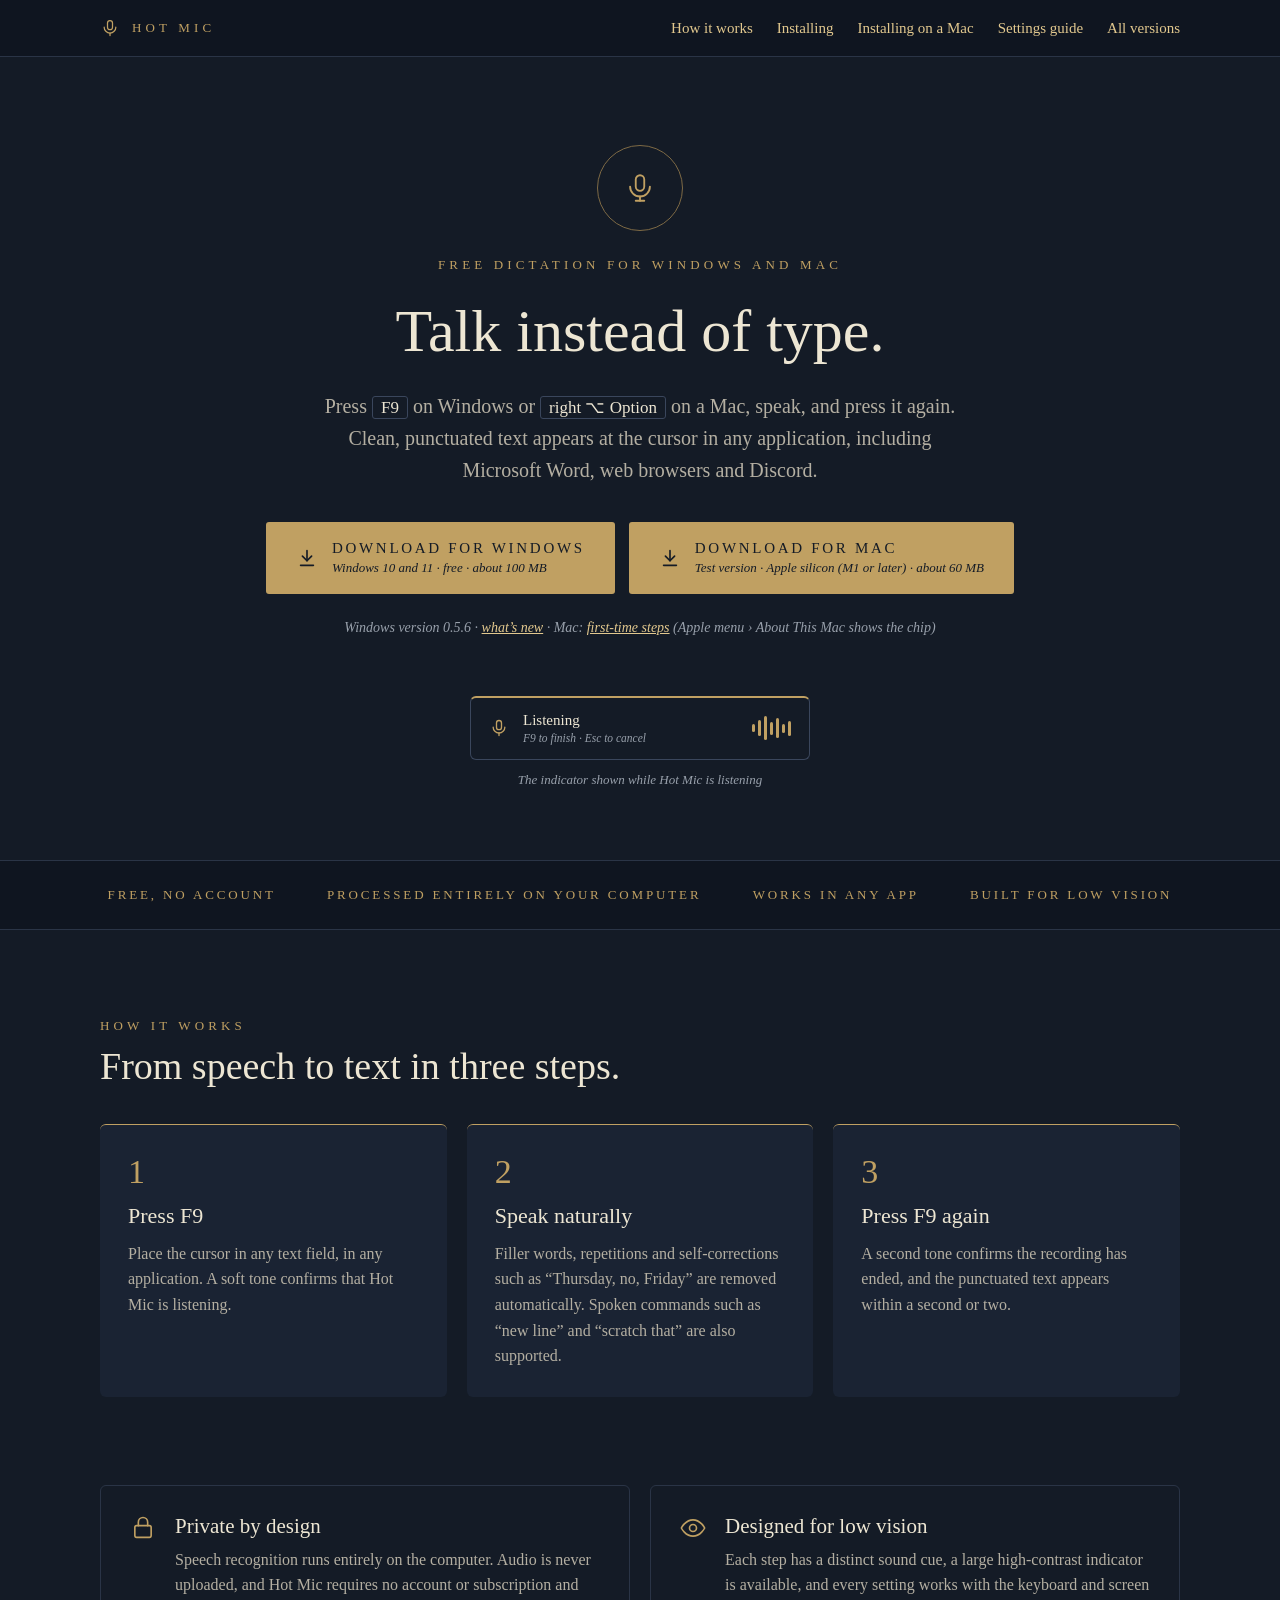
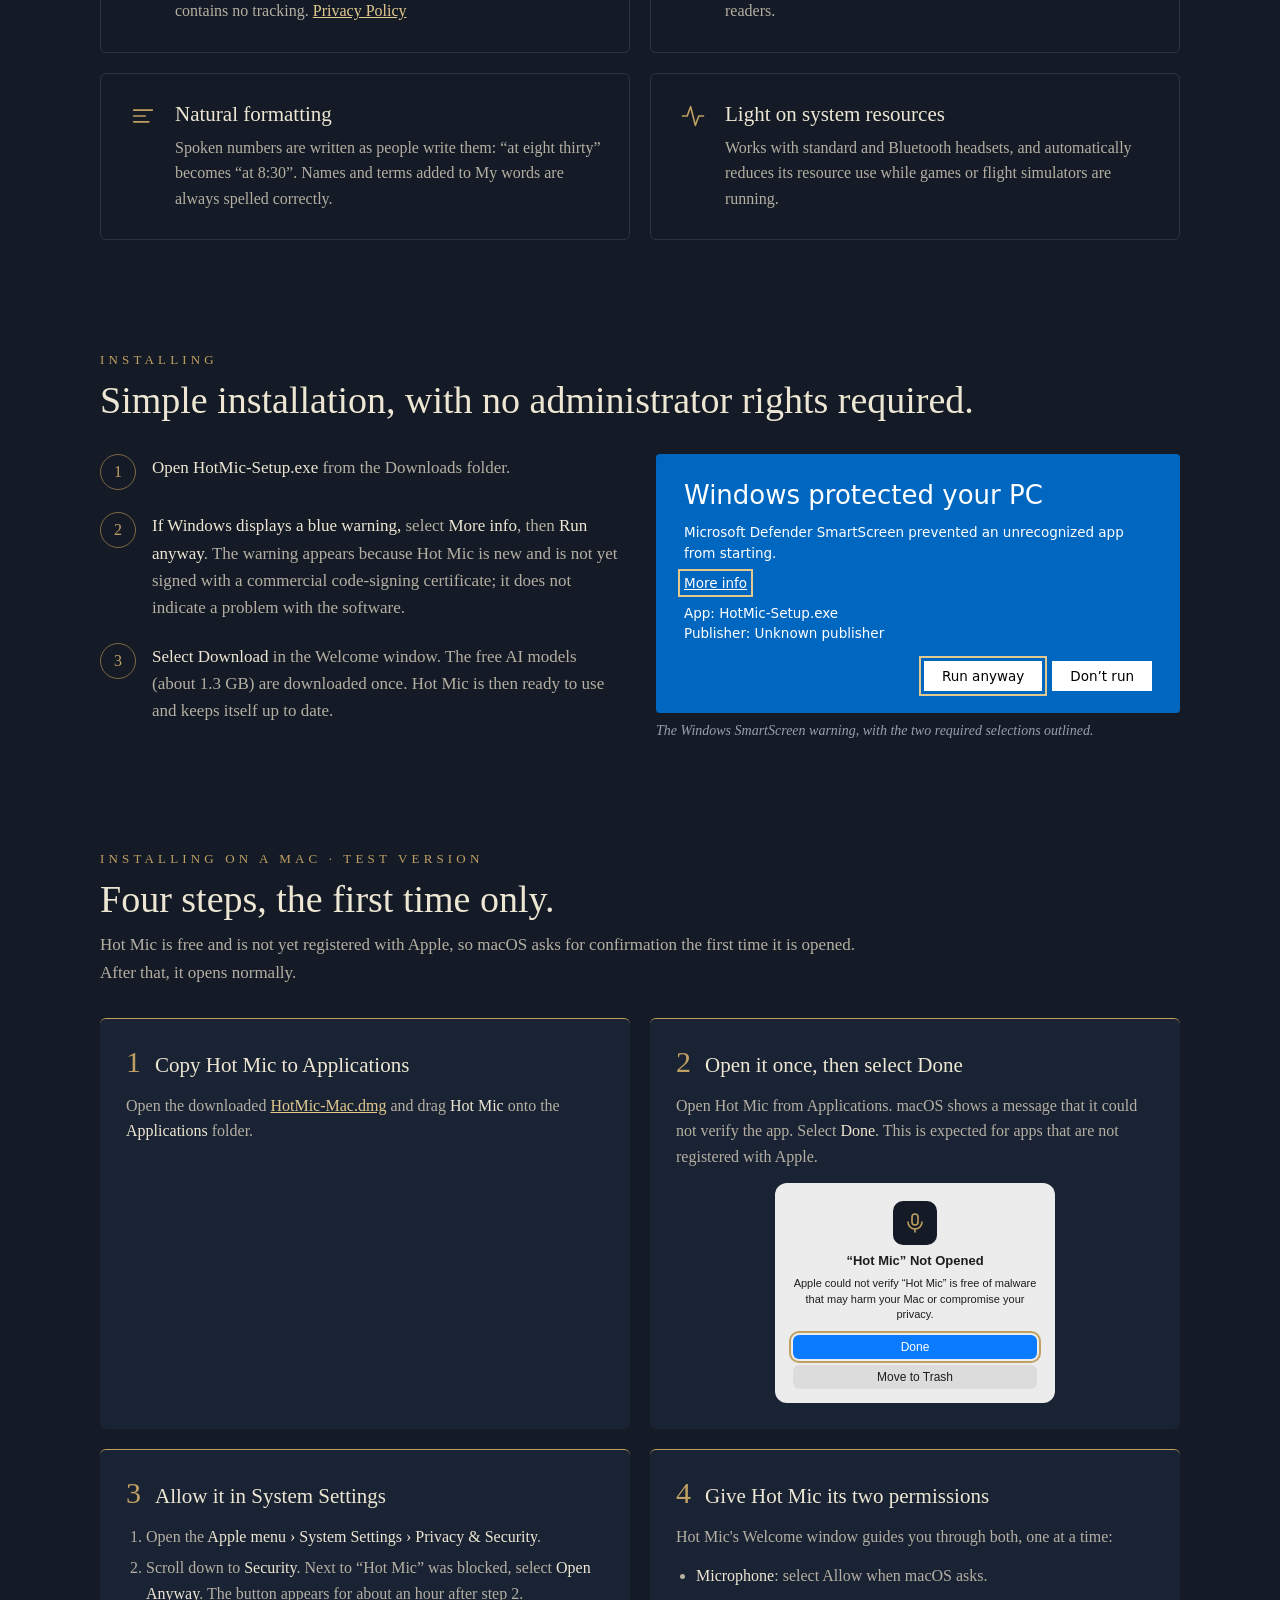
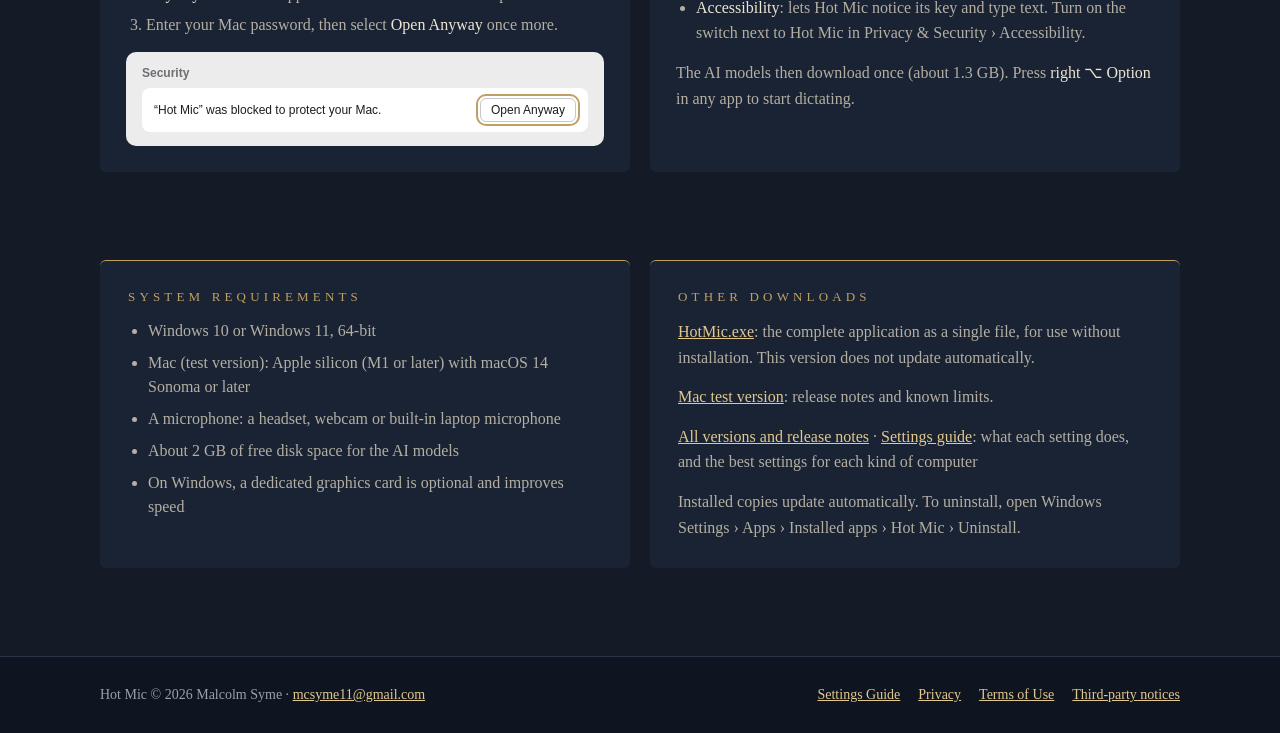
==== commit 05c4cdfe: "Website and README for Hot Mic 0.5.6" ====
--- a/index.html
+++ b/index.html
@@ -69,7 +69,7 @@
         </span>
       </a>
     </div>
-    <div style="font-size: 14px; color: #98A0AB; font-style: italic">Windows version 0.5.5 · <a href="https://github.com/mcsyme11-byte/HotMic-releases/releases/latest">what’s new</a> · Mac: <a href="#mac">first-time steps</a> (Apple menu › About This Mac shows the chip)</div>
+    <div style="font-size: 14px; color: #98A0AB; font-style: italic">Windows version 0.5.6 · <a href="https://github.com/mcsyme11-byte/HotMic-releases/releases/latest">what’s new</a> · Mac: <a href="#mac">first-time steps</a> (Apple menu › About This Mac shows the chip)</div>
 
     <!-- The indicator, as people will see it -->
     <div style="margin-top: 34px; display: flex; flex-direction: column; align-items: center; gap: 12px">
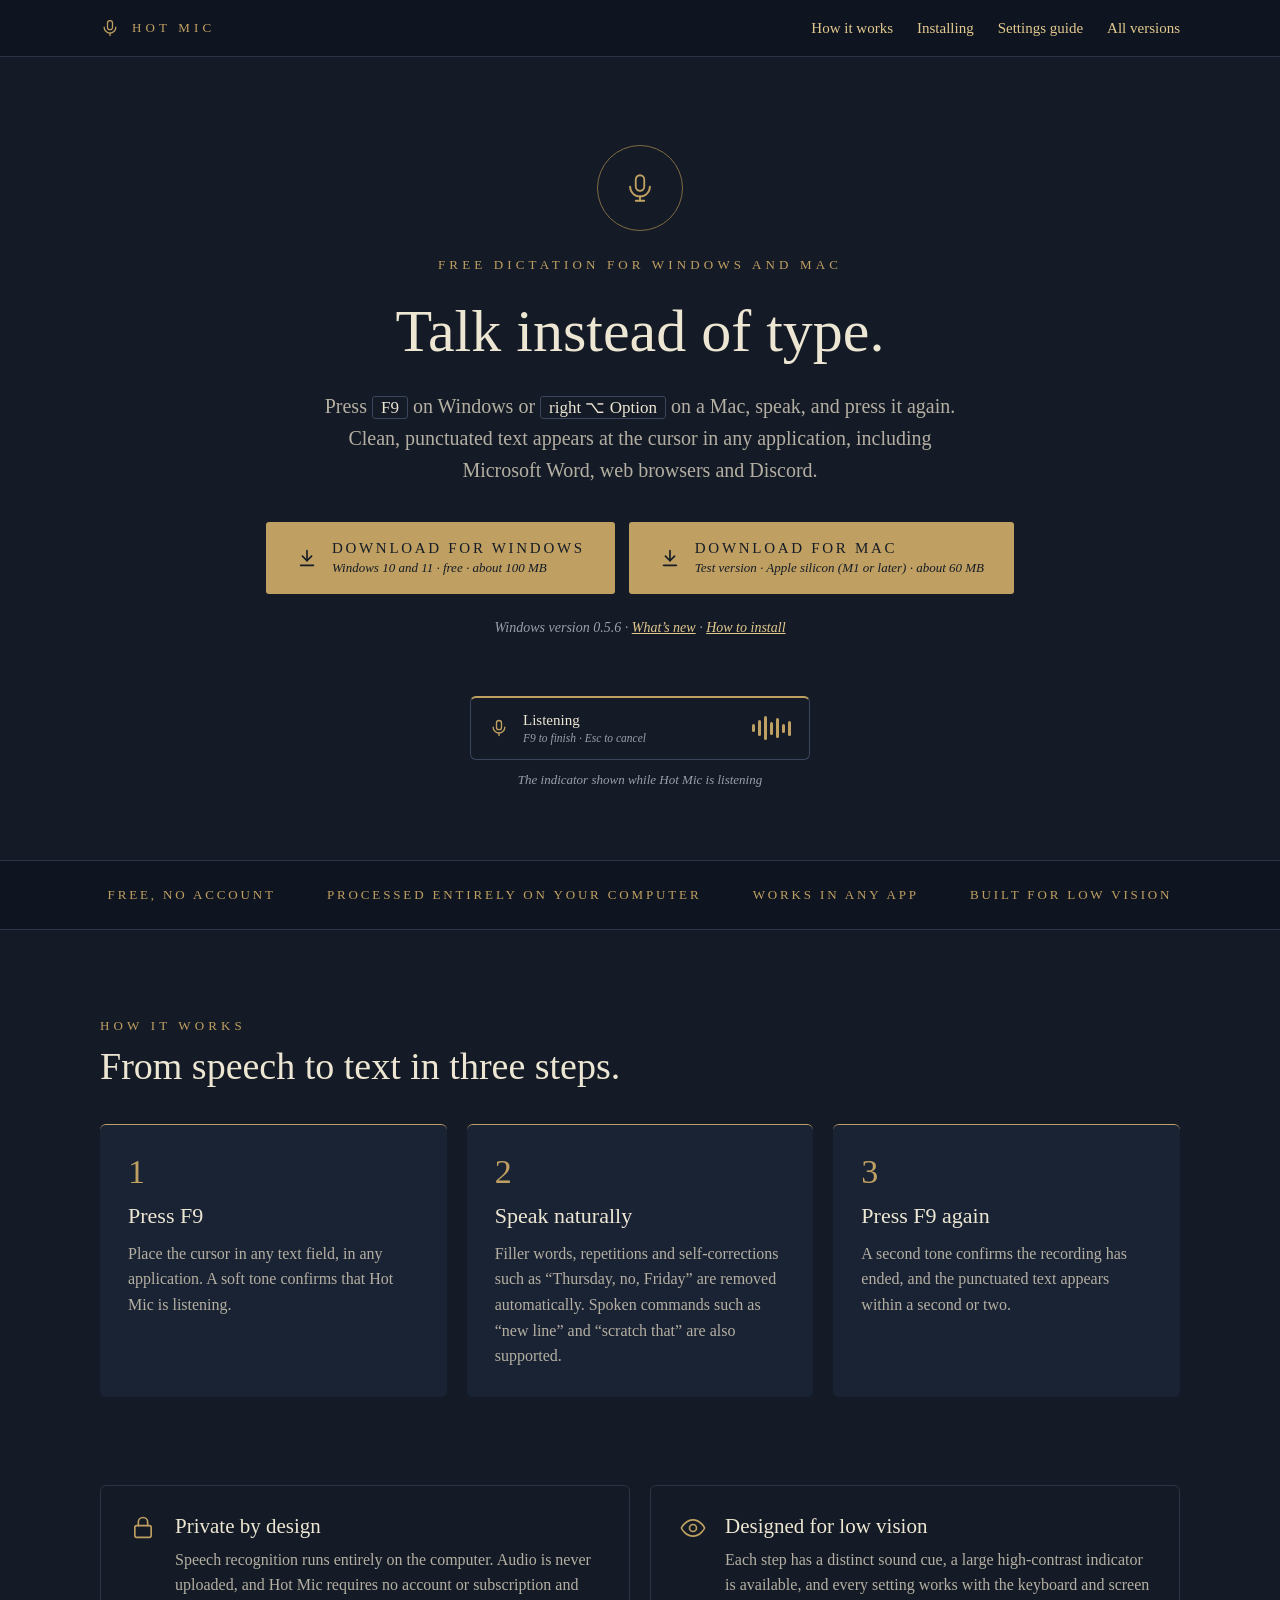
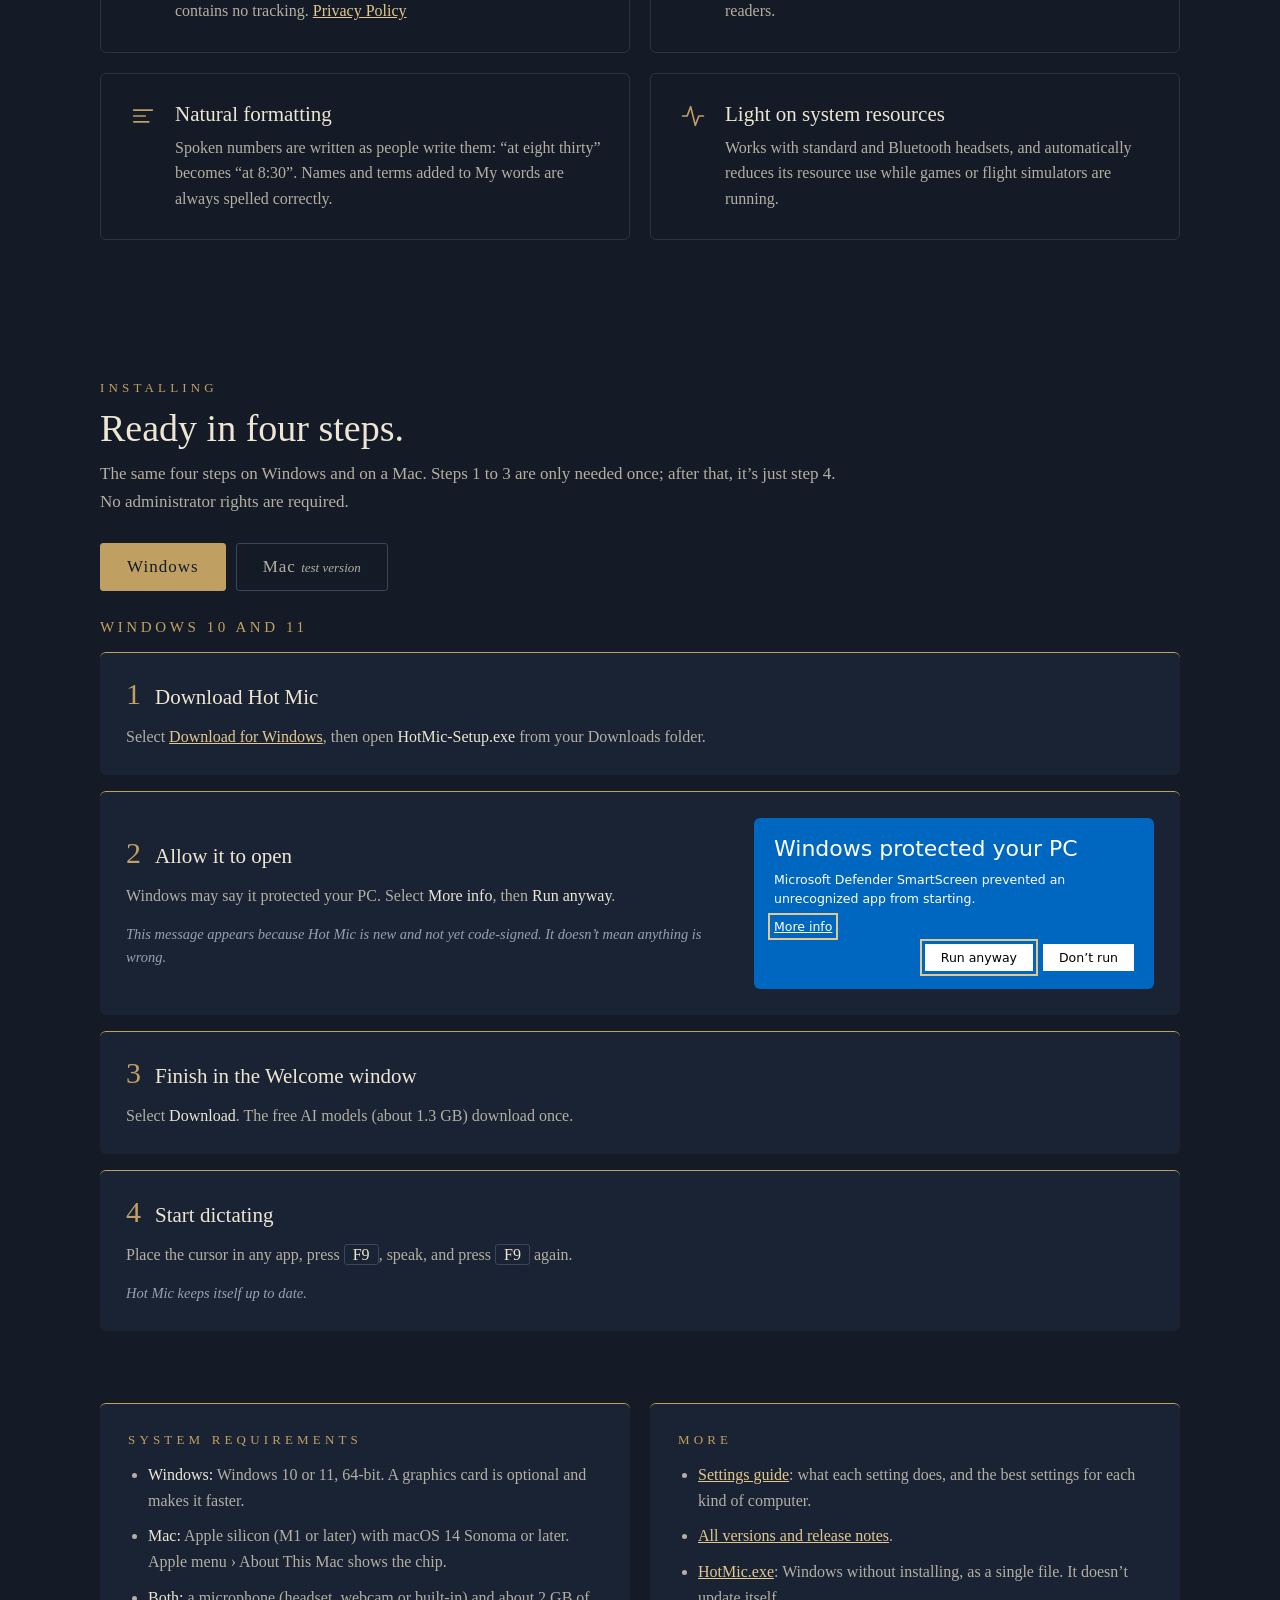
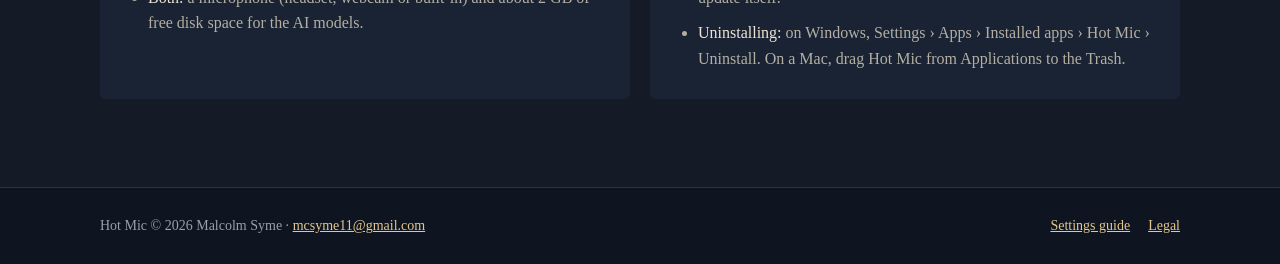
==== commit 324439b9: "Website and README for Hot Mic 0.5.6" ====
--- a/index.html
+++ b/index.html
@@ -21,6 +21,42 @@
   h2{font-size:30px !important}
 }
 @media (prefers-reduced-motion: reduce) { html{scroll-behavior:auto} }
+/* Installing: one layout for Windows and Mac */
+.tabs{display:flex;flex-wrap:wrap;gap:10px}
+.tab{font:inherit;font-size:17px;letter-spacing:.06em;min-height:48px;padding:10px 26px;border-radius:3px;border:1px solid #3A465C;background:transparent;color:#B4AFA2;cursor:pointer}
+.tab:hover{border-color:#E2C88E;color:#EDE6D3}
+.tab[aria-selected="true"]{background:#C0A062;border-color:#C0A062;color:#141B26}
+.tab-note{font-size:13px;font-style:italic;letter-spacing:0}
+.js .panel[hidden]{display:none}
+.panel{display:flex;flex-direction:column;gap:16px}
+.panel-title{margin:0;font-weight:normal;font-size:15px;letter-spacing:.24em;text-transform:uppercase;color:#C0A062}
+.panel + .panel{margin-top:24px}
+.js .panel + .panel{margin-top:0}
+.steps{display:flex;flex-direction:column;gap:16px}
+.step{background:#1A2333;border-top:1px solid #C0A062;border-radius:6px;padding:26px;display:flex;flex-direction:column;gap:14px}
+.step.has-shot{display:grid;grid-template-columns:minmax(0,1fr) minmax(0,400px);gap:20px 32px;align-items:center}
+.step .text{display:flex;flex-direction:column;gap:14px}
+.step-head{display:flex;gap:14px;align-items:baseline}
+.step .num{font-size:30px;color:#C0A062;line-height:1}
+.step h4{margin:0;font-weight:normal;font-size:21px;color:#EDE6D3}
+.step p,.step li,.card li{margin:0;font-size:16px;line-height:1.6;color:#B4AFA2}
+.step b,.card b{color:#EDE6D3;font-weight:normal}
+.step p.why{font-size:14.5px;font-style:italic;color:#98A0AB}
+.sub{margin:0;padding-left:22px;display:flex;flex-direction:column;gap:6px}
+.key{color:#EDE6D3;border:1px solid #3A465C;border-radius:3px;padding:1px 8px;white-space:nowrap}
+.shot{border-radius:6px;padding:18px 20px;display:flex;flex-direction:column;gap:10px}
+.shot.win{background:#0067C0;color:#FFFFFF;font-family:'Segoe UI',system-ui,sans-serif}
+.shot.mac{background:#ECECEC;color:#1D1D1F;font-family:-apple-system,'Helvetica Neue',sans-serif}
+.card{flex:1 1 440px;background:#1A2333;border-top:1px solid #C0A062;border-radius:6px;padding:28px;display:flex;flex-direction:column;gap:14px}
+.card .eyebrow{font-size:13px;letter-spacing:.32em;color:#C0A062}
+.card ul{margin:0;padding-left:20px;display:flex;flex-direction:column;gap:10px}
+@media (max-width: 820px) {
+  .step.has-shot{grid-template-columns:minmax(0,1fr)}
+}
+@media (max-width: 600px) {
+  .step{padding:22px}
+  .card{padding:22px}
+}
 </style>
 </head>
 <body>
@@ -37,7 +73,6 @@
       <nav aria-label="Page" style="display: flex; flex-wrap: wrap; gap: 24px; font-size: 15px">
         <a href="#how" style="text-decoration: none">How it works</a>
         <a href="#install" style="text-decoration: none">Installing</a>
-        <a href="#mac" style="text-decoration: none">Installing on a Mac</a>
         <a href="settings-guide.html" style="text-decoration: none">Settings guide</a>
         <a href="https://github.com/mcsyme11-byte/HotMic-releases/releases" style="text-decoration: none">All versions</a>
       </nav>
@@ -69,7 +104,7 @@
         </span>
       </a>
     </div>
-    <div style="font-size: 14px; color: #98A0AB; font-style: italic">Windows version 0.5.6 · <a href="https://github.com/mcsyme11-byte/HotMic-releases/releases/latest">what’s new</a> · Mac: <a href="#mac">first-time steps</a> (Apple menu › About This Mac shows the chip)</div>
+    <div style="font-size: 14px; color: #98A0AB; font-style: italic">Windows version 0.5.6 · <a href="https://github.com/mcsyme11-byte/HotMic-releases/releases/latest">What’s new</a> · <a href="#install">How to install</a></div>
 
     <!-- The indicator, as people will see it -->
     <div style="margin-top: 34px; display: flex; flex-direction: column; align-items: center; gap: 12px">
@@ -160,122 +195,114 @@
     </div>
   </section>
 
-  <!-- Installing -->
-  <section id="install" style="max-width: 1080px; margin: 0 auto; padding: 72px 24px 40px; display: flex; flex-direction: column; gap: 32px">
+  <!-- Installing: the same four steps on Windows and Mac -->
+  <section id="install" style="max-width: 1080px; margin: 0 auto; padding: 72px 24px 40px; display: flex; flex-direction: column; gap: 28px">
+    <span id="mac"></span>
     <div style="display: flex; flex-direction: column; gap: 10px">
       <div style="font-size: 13px; letter-spacing: 0.32em; color: #C0A062">INSTALLING</div>
-      <h2 style="margin: 0; font-weight: normal; font-size: 38px">Simple installation, with no administrator rights required.</h2>
-    </div>
-    <div style="display: flex; flex-wrap: wrap; gap: 32px; align-items: flex-start">
-      <ol style="flex: 1 1 400px; margin: 0; padding: 0; list-style: none; display: flex; flex-direction: column; gap: 22px">
-        <li style="display: flex; gap: 16px">
-          <span style="flex: none; width: 34px; height: 34px; border: 1px solid #7E6A45; border-radius: 50%; display: flex; align-items: center; justify-content: center; color: #C0A062">1</span>
-          <span style="font-size: 17px; line-height: 1.6; color: #B4AFA2"><span style="color: #EDE6D3">Open HotMic-Setup.exe</span> from the Downloads folder.</span>
-        </li>
-        <li style="display: flex; gap: 16px">
-          <span style="flex: none; width: 34px; height: 34px; border: 1px solid #7E6A45; border-radius: 50%; display: flex; align-items: center; justify-content: center; color: #C0A062">2</span>
-          <span style="font-size: 17px; line-height: 1.6; color: #B4AFA2"><span style="color: #EDE6D3">If Windows displays a blue warning,</span> select <span style="color: #EDE6D3">More info</span>, then <span style="color: #EDE6D3">Run anyway</span>. The warning appears because Hot Mic is new and is not yet signed with a commercial code-signing certificate; it does not indicate a problem with the software.</span>
-        </li>
-        <li style="display: flex; gap: 16px">
-          <span style="flex: none; width: 34px; height: 34px; border: 1px solid #7E6A45; border-radius: 50%; display: flex; align-items: center; justify-content: center; color: #C0A062">3</span>
-          <span style="font-size: 17px; line-height: 1.6; color: #B4AFA2"><span style="color: #EDE6D3">Select Download</span> in the Welcome window. The free AI models (about 1.3 GB) are downloaded once. Hot Mic is then ready to use and keeps itself up to date.</span>
-        </li>
-      </ol>
-
-      <!-- What the Windows warning looks like -->
-      <figure style="flex: 1 1 400px; margin: 0; display: flex; flex-direction: column; gap: 10px">
-        <div style="background: #0067C0; color: #FFFFFF; font-family: 'Segoe UI', system-ui, sans-serif; border-radius: 4px; padding: 26px 28px 22px; display: flex; flex-direction: column; gap: 12px">
-          <div style="font-size: 26px; font-weight: 300">Windows protected your PC</div>
-          <div style="font-size: 13.5px; line-height: 1.5">Microsoft Defender SmartScreen prevented an unrecognized app from starting.</div>
-          <div style="font-size: 13.5px; text-decoration: underline; outline: 2px solid #E2C88E; outline-offset: 4px; align-self: flex-start">More info</div>
-          <div style="font-size: 13.5px; line-height: 1.5">App: HotMic-Setup.exe<br>Publisher: Unknown publisher</div>
-          <div style="display: flex; justify-content: flex-end; gap: 10px; margin-top: 6px">
-            <span style="background: #FFFFFF; color: #000000; font-size: 13.5px; padding: 7px 18px; outline: 2px solid #E2C88E; outline-offset: 3px">Run anyway</span>
-            <span style="background: #FFFFFF; color: #000000; font-size: 13.5px; padding: 7px 18px">Don’t run</span>
+      <h2 style="margin: 0; font-weight: normal; font-size: 38px">Ready in four steps.</h2>
+      <p style="margin: 0; font-size: 17px; line-height: 1.6; color: #B4AFA2; max-width: 760px">The same four steps on Windows and on a Mac. Steps 1 to 3 are only needed once; after that, it’s just step 4. No administrator rights are required.</p>
+    </div>
+
+    <div class="tabs" role="tablist" aria-label="Choose your computer">
+      <button class="tab" role="tab" id="tab-win" aria-controls="panel-win" aria-selected="true">Windows</button>
+      <button class="tab" role="tab" id="tab-mac" aria-controls="panel-mac" aria-selected="false">Mac <span class="tab-note">test version</span></button>
+    </div>
+
+    <!-- Windows -->
+    <div class="panel" id="panel-win" role="tabpanel" aria-labelledby="tab-win">
+      <h3 class="panel-title">Windows 10 and 11</h3>
+      <div class="steps">
+        <div class="step">
+          <div class="step-head"><span class="num">1</span><h4>Download Hot Mic</h4></div>
+          <p>Select <a href="https://github.com/mcsyme11-byte/HotMic-releases/releases/latest/download/HotMic-Setup.exe">Download for Windows</a>, then open <b>HotMic-Setup.exe</b> from your Downloads folder.</p>
+        </div>
+        <div class="step has-shot">
+          <div class="text">
+            <div class="step-head"><span class="num">2</span><h4>Allow it to open</h4></div>
+            <p>Windows may say it protected your PC. Select <b>More info</b>, then <b>Run anyway</b>.</p>
+            <p class="why">This message appears because Hot Mic is new and not yet code-signed. It doesn’t mean anything is wrong.</p>
           </div>
-        </div>
-        <figcaption style="font-size: 14px; color: #98A0AB; font-style: italic">The Windows SmartScreen warning, with the two required selections outlined.</figcaption>
-      </figure>
-    </div>
-  </section>
-
-  <!-- Installing on a Mac -->
-  <section id="mac" style="max-width: 1080px; margin: 0 auto; padding: 72px 24px 40px; display: flex; flex-direction: column; gap: 32px">
-    <div style="display: flex; flex-direction: column; gap: 10px">
-      <div style="font-size: 13px; letter-spacing: 0.32em; color: #C0A062">INSTALLING ON A MAC · TEST VERSION</div>
-      <h2 style="margin: 0; font-weight: normal; font-size: 38px">Four steps, the first time only.</h2>
-      <p style="margin: 0; font-size: 17px; line-height: 1.6; color: #B4AFA2; max-width: 760px">Hot Mic is free and is not yet registered with Apple, so macOS asks for confirmation the first time it is opened. After that, it opens normally.</p>
-    </div>
-
-    <div style="display: flex; flex-wrap: wrap; gap: 20px">
-      <!-- Step 1 -->
-      <div style="flex: 1 1 460px; background: #1A2333; border-top: 1px solid #C0A062; border-radius: 6px; padding: 26px; display: flex; flex-direction: column; gap: 14px">
-        <div style="display: flex; gap: 14px; align-items: baseline"><span style="font-size: 30px; color: #C0A062">1</span><h3 style="margin: 0; font-weight: normal; font-size: 21px">Copy Hot Mic to Applications</h3></div>
-        <p style="margin: 0; font-size: 16px; line-height: 1.6; color: #B4AFA2">Open the downloaded <a href="https://github.com/mcsyme11-byte/HotMic-releases/releases/download/mac-preview/HotMic-Mac.dmg">HotMic-Mac.dmg</a> and drag <span style="color: #EDE6D3">Hot Mic</span> onto the <span style="color: #EDE6D3">Applications</span> folder.</p>
-      </div>
-      <!-- Step 2 -->
-      <div style="flex: 1 1 460px; background: #1A2333; border-top: 1px solid #C0A062; border-radius: 6px; padding: 26px; display: flex; flex-direction: column; gap: 14px">
-        <div style="display: flex; gap: 14px; align-items: baseline"><span style="font-size: 30px; color: #C0A062">2</span><h3 style="margin: 0; font-weight: normal; font-size: 21px">Open it once, then select Done</h3></div>
-        <p style="margin: 0; font-size: 16px; line-height: 1.6; color: #B4AFA2">Open Hot Mic from Applications. macOS shows a message that it could not verify the app. Select <span style="color: #EDE6D3">Done</span>. This is expected for apps that are not registered with Apple.</p>
-        <!-- Drawn macOS message -->
-        <div aria-hidden="true" style="align-self: center; width: 280px; max-width: 100%; box-sizing: border-box; background: #ECECEC; color: #1D1D1F; border-radius: 12px; padding: 18px 18px 14px; font-family: -apple-system, 'Helvetica Neue', sans-serif; display: flex; flex-direction: column; align-items: center; gap: 8px; text-align: center">
-          <div style="width: 44px; height: 44px; border-radius: 10px; background: #141B26; display: flex; align-items: center; justify-content: center"><svg width="24" height="24" viewBox="0 0 24 24" fill="none" stroke="#C0A062" stroke-width="1.6" stroke-linecap="round"><rect x="9" y="3" width="6" height="11" rx="3"></rect><path d="M5 11a7 7 0 0 0 14 0"></path><path d="M12 18v3"></path></svg></div>
-          <div style="font-size: 13px; font-weight: 700">“Hot Mic” Not Opened</div>
-          <div style="font-size: 11px; line-height: 1.4">Apple could not verify “Hot Mic” is free of malware that may harm your Mac or compromise your privacy.</div>
-          <div style="display: flex; flex-direction: column; gap: 6px; width: 100%; margin-top: 4px">
-            <span style="background: #0A7AFF; color: #FFFFFF; border-radius: 6px; padding: 5px; font-size: 12px; outline: 2px solid #C0A062; outline-offset: 2px">Done</span>
-            <span style="background: #DCDCDC; border-radius: 6px; padding: 5px; font-size: 12px">Move to Trash</span>
+          <div aria-hidden="true" class="shot win">
+            <div style="font-size: 22px; font-weight: 300">Windows protected your PC</div>
+            <div style="font-size: 12.5px; line-height: 1.5">Microsoft Defender SmartScreen prevented an unrecognized app from starting.</div>
+            <div style="font-size: 12.5px; text-decoration: underline; outline: 2px solid #E2C88E; outline-offset: 4px; align-self: flex-start">More info</div>
+            <div style="display: flex; justify-content: flex-end; gap: 10px">
+              <span style="background: #FFFFFF; color: #000000; font-size: 12.5px; padding: 6px 16px; outline: 2px solid #E2C88E; outline-offset: 3px">Run anyway</span>
+              <span style="background: #FFFFFF; color: #000000; font-size: 12.5px; padding: 6px 16px">Don’t run</span>
+            </div>
           </div>
         </div>
-      </div>
-      <!-- Step 3 -->
-      <div style="flex: 1 1 460px; background: #1A2333; border-top: 1px solid #C0A062; border-radius: 6px; padding: 26px; display: flex; flex-direction: column; gap: 14px">
-        <div style="display: flex; gap: 14px; align-items: baseline"><span style="font-size: 30px; color: #C0A062">3</span><h3 style="margin: 0; font-weight: normal; font-size: 21px">Allow it in System Settings</h3></div>
-        <ol style="margin: 0; padding-left: 20px; display: flex; flex-direction: column; gap: 6px; font-size: 16px; line-height: 1.6; color: #B4AFA2">
-          <li>Open the <span style="color: #EDE6D3">Apple menu › System Settings › Privacy &amp; Security</span>.</li>
-          <li>Scroll down to <span style="color: #EDE6D3">Security</span>. Next to “Hot Mic” was blocked, select <span style="color: #EDE6D3">Open Anyway</span>. The button appears for about an hour after step 2.</li>
-          <li>Enter your Mac password, then select <span style="color: #EDE6D3">Open Anyway</span> once more.</li>
-        </ol>
-        <!-- Drawn Settings row -->
-        <div aria-hidden="true" style="background: #ECECEC; color: #1D1D1F; border-radius: 10px; padding: 14px 16px; font-family: -apple-system, 'Helvetica Neue', sans-serif; display: flex; flex-direction: column; gap: 8px">
-          <div style="font-size: 12px; font-weight: 700; color: #6E6E73">Security</div>
-          <div style="display: flex; justify-content: space-between; align-items: center; gap: 12px; background: #FFFFFF; border-radius: 8px; padding: 10px 12px">
-            <span style="font-size: 12px">“Hot Mic” was blocked to protect your Mac.</span>
-            <span style="background: #FFFFFF; border: 1px solid #C7C7CC; border-radius: 6px; padding: 4px 10px; font-size: 12px; white-space: nowrap; outline: 2px solid #C0A062; outline-offset: 2px">Open Anyway</span>
+        <div class="step">
+          <div class="step-head"><span class="num">3</span><h4>Finish in the Welcome window</h4></div>
+          <p>Select <b>Download</b>. The free AI models (about 1.3 GB) download once.</p>
+        </div>
+        <div class="step">
+          <div class="step-head"><span class="num">4</span><h4>Start dictating</h4></div>
+          <p>Place the cursor in any app, press <span class="key">F9</span>, speak, and press <span class="key">F9</span> again.</p>
+          <p class="why">Hot Mic keeps itself up to date.</p>
+        </div>
+      </div>
+    </div>
+
+    <!-- Mac -->
+    <div class="panel" id="panel-mac" role="tabpanel" aria-labelledby="tab-mac">
+      <h3 class="panel-title">Mac test version · Apple silicon (M1 or later)</h3>
+      <div class="steps">
+        <div class="step">
+          <div class="step-head"><span class="num">1</span><h4>Download Hot Mic</h4></div>
+          <p>Select <a href="https://github.com/mcsyme11-byte/HotMic-releases/releases/download/mac-preview/HotMic-Mac.dmg">Download for Mac</a>, then open <b>HotMic-Mac.dmg</b> from your Downloads folder and drag <b>Hot Mic</b> onto <b>Applications</b>.</p>
+        </div>
+        <div class="step has-shot">
+          <div class="text">
+            <div class="step-head"><span class="num">2</span><h4>Allow it to open</h4></div>
+            <p>Open Hot Mic from Applications. macOS may say it couldn’t verify Hot Mic. Select <b>Done</b>, then:</p>
+            <ol class="sub">
+              <li>Open <b>Apple menu › System Settings › Privacy &amp; Security</b>.</li>
+              <li>Under <b>Security</b>, select <b>Open Anyway</b> next to “Hot Mic” was blocked.</li>
+              <li>Enter your Mac password, then select <b>Open Anyway</b> again.</li>
+            </ol>
+            <p class="why">This message appears because Hot Mic is new and not yet registered with Apple. It doesn’t mean anything is wrong. The Open Anyway button shows for about an hour after opening Hot Mic.</p>
           </div>
-        </div>
-      </div>
-      <!-- Step 4 -->
-      <div style="flex: 1 1 460px; background: #1A2333; border-top: 1px solid #C0A062; border-radius: 6px; padding: 26px; display: flex; flex-direction: column; gap: 14px">
-        <div style="display: flex; gap: 14px; align-items: baseline"><span style="font-size: 30px; color: #C0A062">4</span><h3 style="margin: 0; font-weight: normal; font-size: 21px">Give Hot Mic its two permissions</h3></div>
-        <p style="margin: 0; font-size: 16px; line-height: 1.6; color: #B4AFA2">Hot Mic's Welcome window guides you through both, one at a time:</p>
-        <ul style="margin: 0; padding-left: 20px; display: flex; flex-direction: column; gap: 6px; font-size: 16px; line-height: 1.6; color: #B4AFA2">
-          <li><span style="color: #EDE6D3">Microphone</span>: select Allow when macOS asks.</li>
-          <li><span style="color: #EDE6D3">Accessibility</span>: lets Hot Mic notice its key and type text. Turn on the switch next to Hot Mic in Privacy &amp; Security › Accessibility.</li>
-        </ul>
-        <p style="margin: 0; font-size: 16px; line-height: 1.6; color: #B4AFA2">The AI models then download once (about 1.3 GB). Press <span style="color: #EDE6D3; white-space: nowrap">right ⌥ Option</span> in any app to start dictating.</p>
-      </div>
-    </div>
-  </section>
-
-  <!-- Needs + other downloads -->
-  <section style="max-width: 1080px; margin: 0 auto; padding: 48px 24px 88px; display: flex; flex-wrap: wrap; gap: 20px">
-    <div style="flex: 1 1 440px; background: #1A2333; border-top: 1px solid #C0A062; border-radius: 6px; padding: 28px; display: flex; flex-direction: column; gap: 14px">
-      <div style="font-size: 13px; letter-spacing: 0.32em; color: #C0A062">SYSTEM REQUIREMENTS</div>
-      <ul style="margin: 0; padding-left: 20px; display: flex; flex-direction: column; gap: 8px; font-size: 16px; line-height: 1.5; color: #B4AFA2">
-        <li>Windows 10 or Windows 11, 64-bit</li>
-        <li>Mac (test version): Apple silicon (M1 or later) with macOS 14 Sonoma or later</li>
-        <li>A microphone: a headset, webcam or built-in laptop microphone</li>
-        <li>About 2 GB of free disk space for the AI models</li>
-        <li>On Windows, a dedicated graphics card is optional and improves speed</li>
+          <div aria-hidden="true" class="shot mac">
+            <div style="font-size: 11.5px; font-weight: 700; color: #6E6E73">Security</div>
+            <div style="display: flex; justify-content: space-between; align-items: center; gap: 12px; background: #FFFFFF; border-radius: 8px; padding: 10px 12px">
+              <span style="font-size: 12px">“Hot Mic” was blocked to protect your Mac.</span>
+              <span style="background: #FFFFFF; border: 1px solid #C7C7CC; border-radius: 6px; padding: 4px 10px; font-size: 12px; white-space: nowrap; outline: 2px solid #C0A062; outline-offset: 2px">Open Anyway</span>
+            </div>
+          </div>
+        </div>
+        <div class="step">
+          <div class="step-head"><span class="num">3</span><h4>Finish in the Welcome window</h4></div>
+          <p>Allow the <b>Microphone</b>, turn on Hot Mic under <b>Accessibility</b> (so it can notice its key and type), then select <b>Download</b>. The free AI models (about 1.3 GB) download once.</p>
+        </div>
+        <div class="step">
+          <div class="step-head"><span class="num">4</span><h4>Start dictating</h4></div>
+          <p>Place the cursor in any app, press <span class="key">right ⌥ Option</span>, speak, and press it again.</p>
+          <p class="why">The test version doesn’t update itself yet. <a href="https://github.com/mcsyme11-byte/HotMic-releases/releases/tag/mac-preview">Release notes and known limits</a>.</p>
+        </div>
+      </div>
+    </div>
+  </section>
+
+  <!-- Requirements + more -->
+  <section style="max-width: 1080px; margin: 0 auto; padding: 32px 24px 88px; display: flex; flex-wrap: wrap; gap: 20px">
+    <div class="card">
+      <div class="eyebrow">SYSTEM REQUIREMENTS</div>
+      <ul>
+        <li><b>Windows:</b> Windows 10 or 11, 64-bit. A graphics card is optional and makes it faster.</li>
+        <li><b>Mac:</b> Apple silicon (M1 or later) with macOS 14 Sonoma or later. Apple menu › About This Mac shows the chip.</li>
+        <li><b>Both:</b> a microphone (headset, webcam or built-in) and about 2 GB of free disk space for the AI models.</li>
       </ul>
     </div>
-    <div style="flex: 1 1 440px; background: #1A2333; border-top: 1px solid #C0A062; border-radius: 6px; padding: 28px; display: flex; flex-direction: column; gap: 14px">
-      <div style="font-size: 13px; letter-spacing: 0.32em; color: #C0A062">OTHER DOWNLOADS</div>
-      <p style="margin: 0; font-size: 16px; line-height: 1.6; color: #B4AFA2"><a href="https://github.com/mcsyme11-byte/HotMic-releases/releases/latest/download/HotMic.exe">HotMic.exe</a>: the complete application as a single file, for use without installation. This version does not update automatically.</p>
-      <p style="margin: 0; font-size: 16px; line-height: 1.6; color: #B4AFA2"><a href="https://github.com/mcsyme11-byte/HotMic-releases/releases/tag/mac-preview">Mac test version</a>: release notes and known limits.</p>
-      <p style="margin: 0; font-size: 16px; line-height: 1.6; color: #B4AFA2"><a href="https://github.com/mcsyme11-byte/HotMic-releases/releases">All versions and release notes</a> · <a href="settings-guide.html">Settings guide</a>: what each setting does, and the best settings for each kind of computer</p>
-      <p style="margin: 0; font-size: 16px; line-height: 1.6; color: #B4AFA2">Installed copies update automatically. To uninstall, open Windows Settings › Apps › Installed apps › Hot Mic › Uninstall.</p>
+    <div class="card">
+      <div class="eyebrow">MORE</div>
+      <ul>
+        <li><a href="settings-guide.html">Settings guide</a>: what each setting does, and the best settings for each kind of computer.</li>
+        <li><a href="https://github.com/mcsyme11-byte/HotMic-releases/releases">All versions and release notes</a>.</li>
+        <li><a href="https://github.com/mcsyme11-byte/HotMic-releases/releases/latest/download/HotMic.exe">HotMic.exe</a>: Windows without installing, as a single file. It doesn’t update itself.</li>
+        <li><b>Uninstalling:</b> on Windows, Settings › Apps › Installed apps › Hot Mic › Uninstall. On a Mac, drag Hot Mic from Applications to the Trash.</li>
+      </ul>
     </div>
   </section>
 
@@ -283,10 +310,34 @@
   <footer style="border-top: 1px solid #2A3446; background: #0F1520">
     <div style="max-width: 1080px; margin: 0 auto; padding: 30px 24px; display: flex; flex-wrap: wrap; justify-content: space-between; gap: 12px 24px; font-size: 14px; color: #98A0AB">
       <span>Hot Mic © 2026 Malcolm Syme · <a href="mailto:mcsyme11@gmail.com">mcsyme11@gmail.com</a></span>
-      <nav aria-label="Legal" style="display: flex; flex-wrap: wrap; gap: 18px"><a href="settings-guide.html">Settings Guide</a><a href="privacy.html">Privacy</a><a href="terms.html">Terms of Use</a><a href="https://github.com/mcsyme11-byte/HotMic-releases/blob/main/THIRD-PARTY-NOTICES.md">Third-party notices</a></nav>
+      <nav aria-label="More" style="display: flex; flex-wrap: wrap; gap: 18px"><a href="settings-guide.html">Settings guide</a><a href="legal.html">Legal</a></nav>
     </div>
   </footer>
 </div>
 
+<script>
+// Installing: show one computer's steps at a time (Mac first on a Mac). Without scripts both are shown.
+(function () {
+  document.documentElement.classList.add('js');
+  var tabs = [document.getElementById('tab-win'), document.getElementById('tab-mac')];
+  function choose(i, focus) {
+    tabs.forEach(function (t, j) {
+      t.setAttribute('aria-selected', i === j ? 'true' : 'false');
+      t.tabIndex = i === j ? 0 : -1;
+      document.getElementById(t.getAttribute('aria-controls')).hidden = i !== j;
+    });
+    if (focus) tabs[i].focus();
+  }
+  tabs.forEach(function (t, i) {
+    t.addEventListener('click', function () { choose(i, false); });
+    t.addEventListener('keydown', function (e) {
+      if (e.key === 'ArrowRight' || e.key === 'ArrowLeft') { e.preventDefault(); choose(1 - i, true); }
+    });
+  });
+  var onMac = /Mac/.test(navigator.platform || navigator.userAgent) && !/iPhone|iPad/.test(navigator.userAgent);
+  choose(location.hash === '#mac' || onMac ? 1 : 0, false);
+  if (location.hash === '#mac') document.getElementById('install').scrollIntoView();
+})();
+</script>
 </body>
 </html>
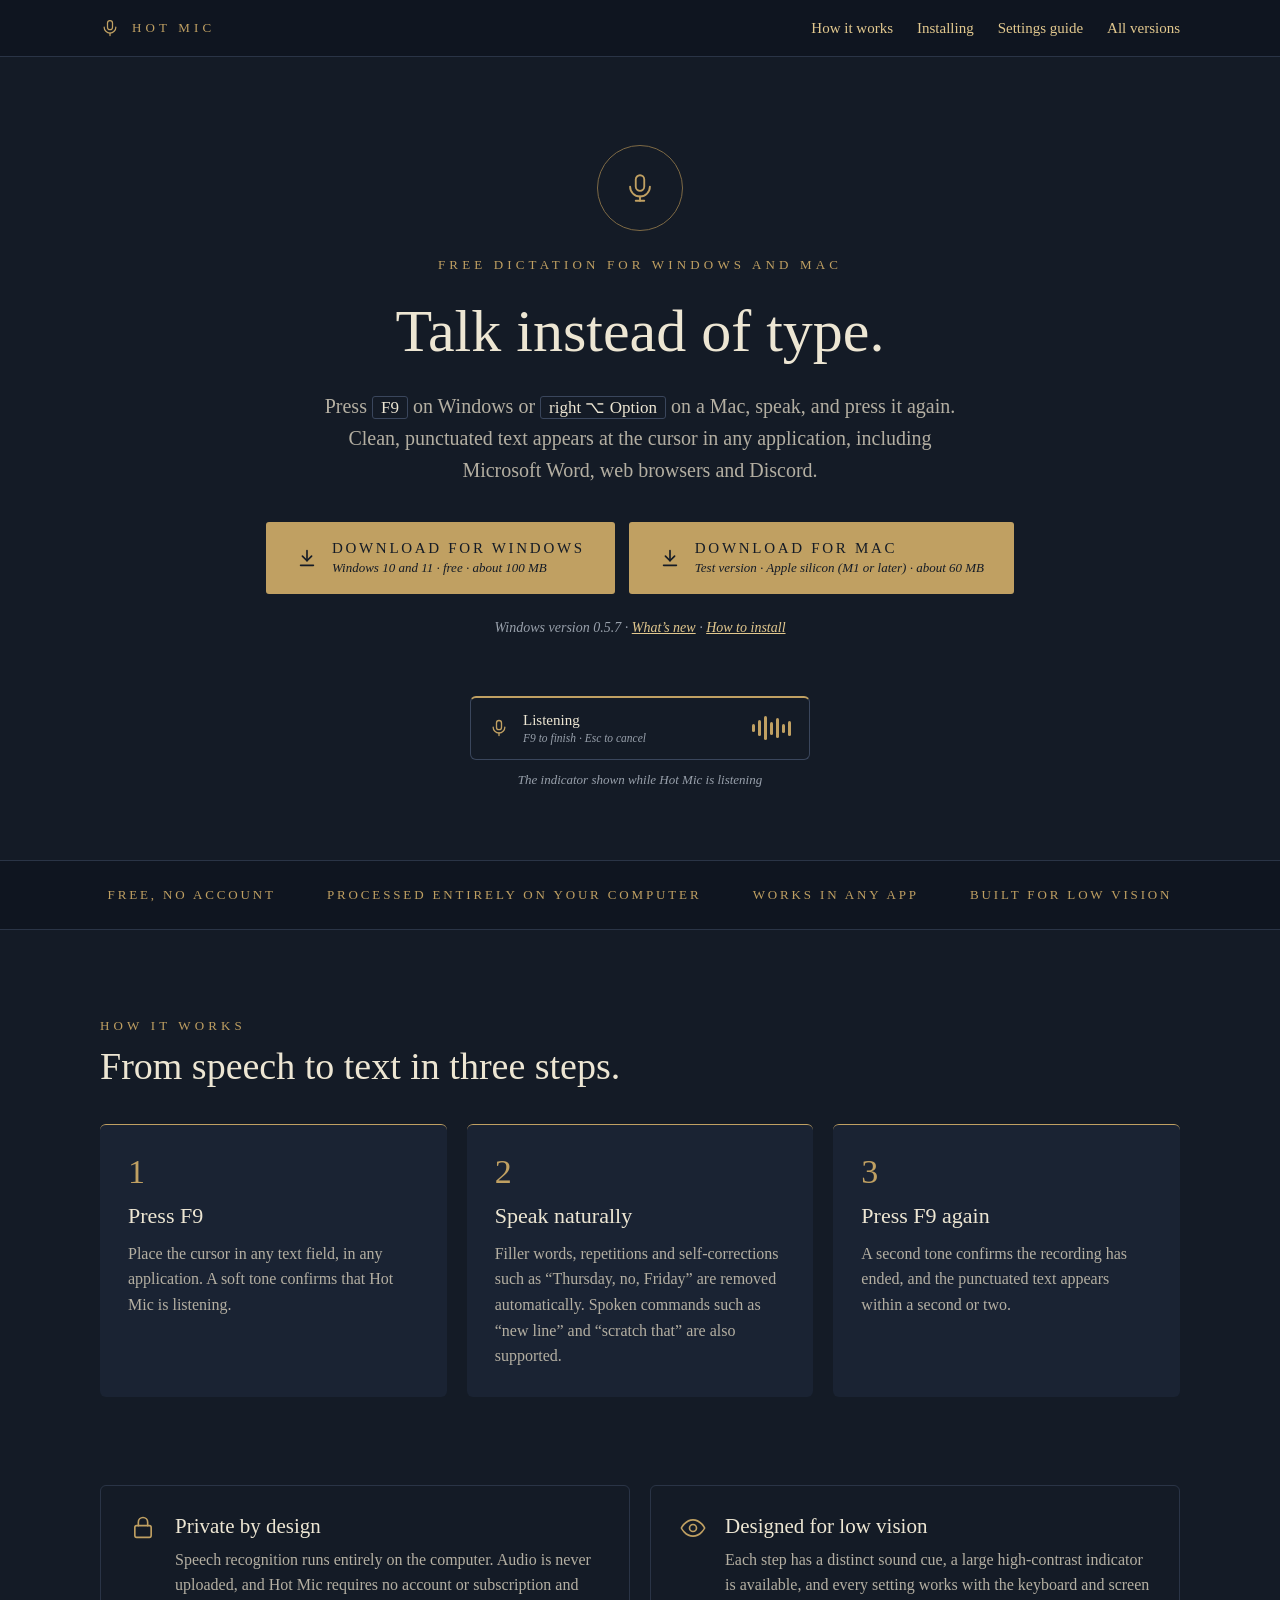
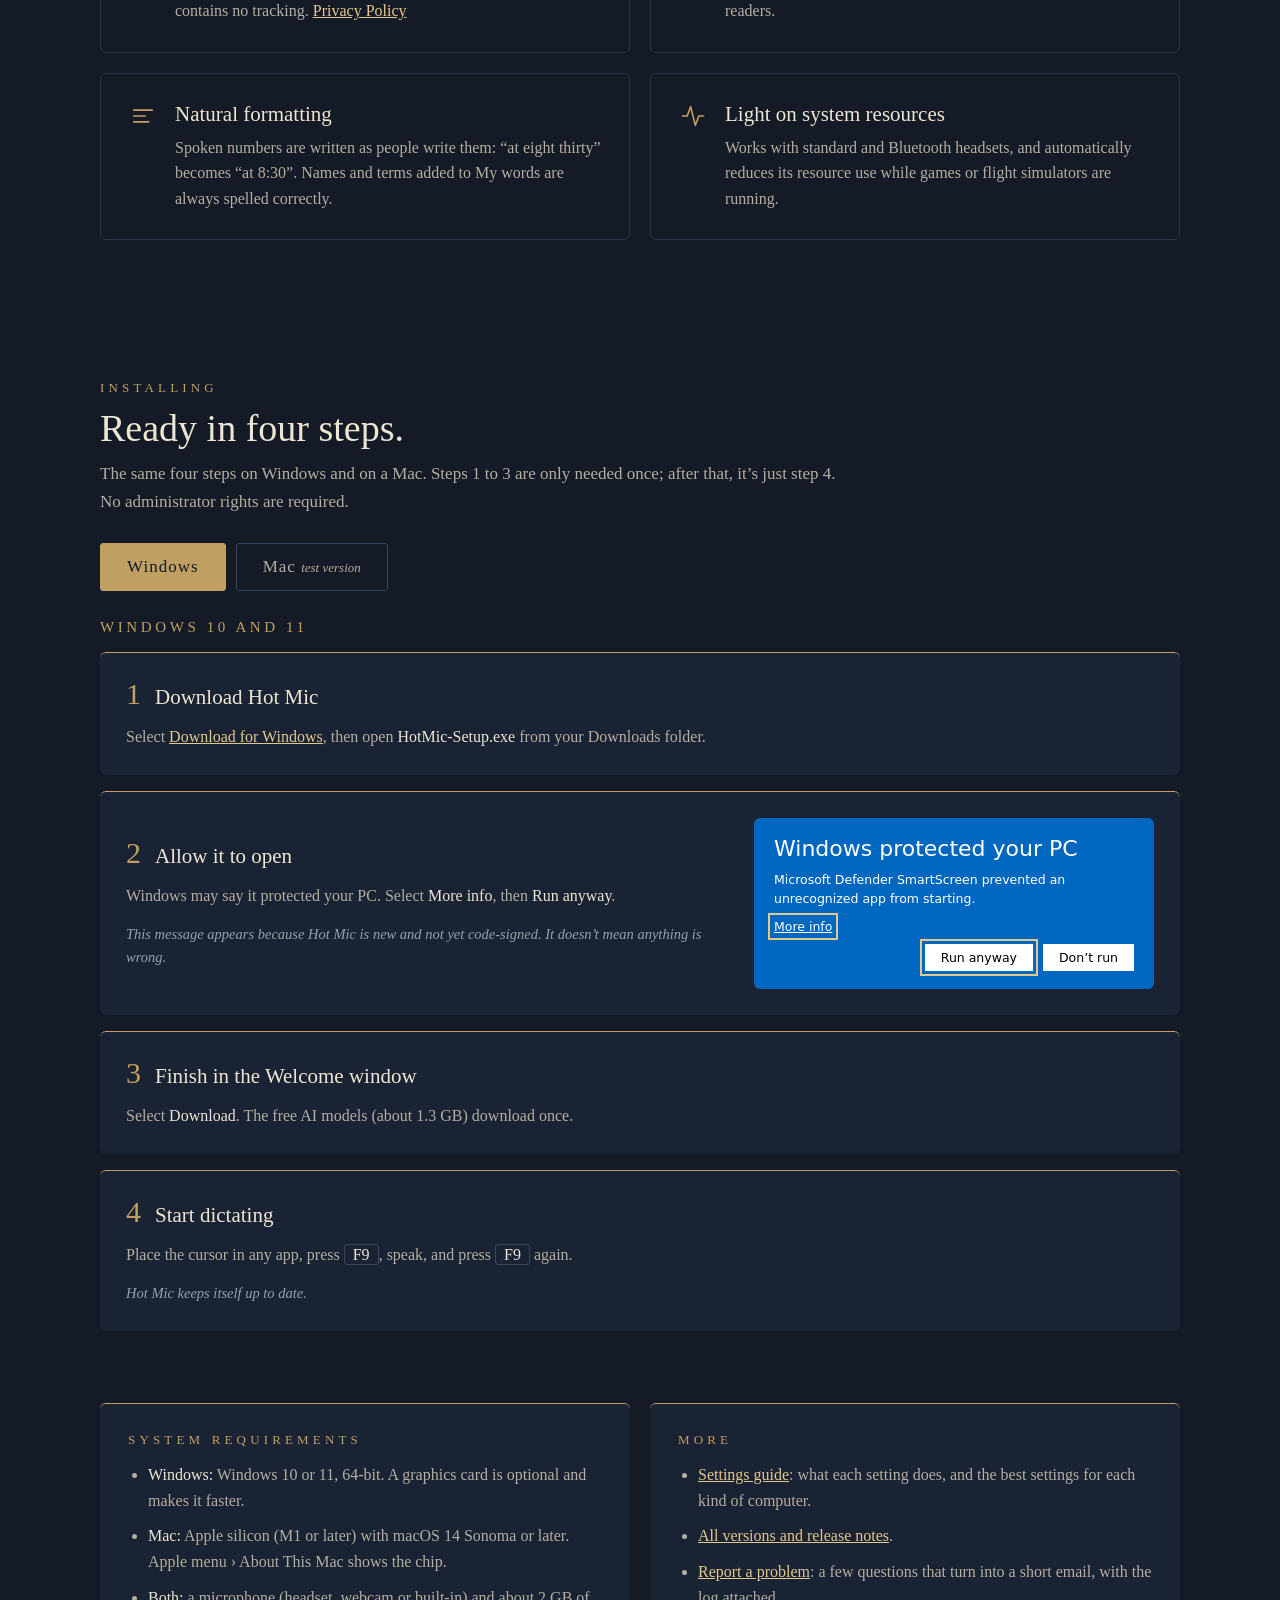
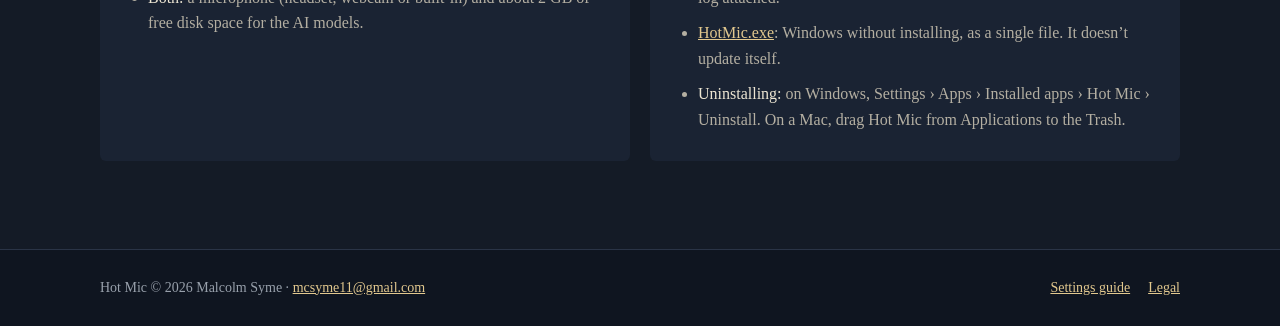
==== commit 63386b1b: "Website and README for Hot Mic 0.5.7" ====
--- a/index.html
+++ b/index.html
@@ -104,7 +104,7 @@
         </span>
       </a>
     </div>
-    <div style="font-size: 14px; color: #98A0AB; font-style: italic">Windows version 0.5.6 · <a href="https://github.com/mcsyme11-byte/HotMic-releases/releases/latest">What’s new</a> · <a href="#install">How to install</a></div>
+    <div style="font-size: 14px; color: #98A0AB; font-style: italic">Windows version 0.5.7 · <a href="https://github.com/mcsyme11-byte/HotMic-releases/releases/latest">What’s new</a> · <a href="#install">How to install</a></div>
 
     <!-- The indicator, as people will see it -->
     <div style="margin-top: 34px; display: flex; flex-direction: column; align-items: center; gap: 12px">
@@ -300,6 +300,7 @@
       <ul>
         <li><a href="settings-guide.html">Settings guide</a>: what each setting does, and the best settings for each kind of computer.</li>
         <li><a href="https://github.com/mcsyme11-byte/HotMic-releases/releases">All versions and release notes</a>.</li>
+        <li><a href="report.html">Report a problem</a>: a few questions that turn into a short email, with the log attached.</li>
         <li><a href="https://github.com/mcsyme11-byte/HotMic-releases/releases/latest/download/HotMic.exe">HotMic.exe</a>: Windows without installing, as a single file. It doesn’t update itself.</li>
         <li><b>Uninstalling:</b> on Windows, Settings › Apps › Installed apps › Hot Mic › Uninstall. On a Mac, drag Hot Mic from Applications to the Trash.</li>
       </ul>
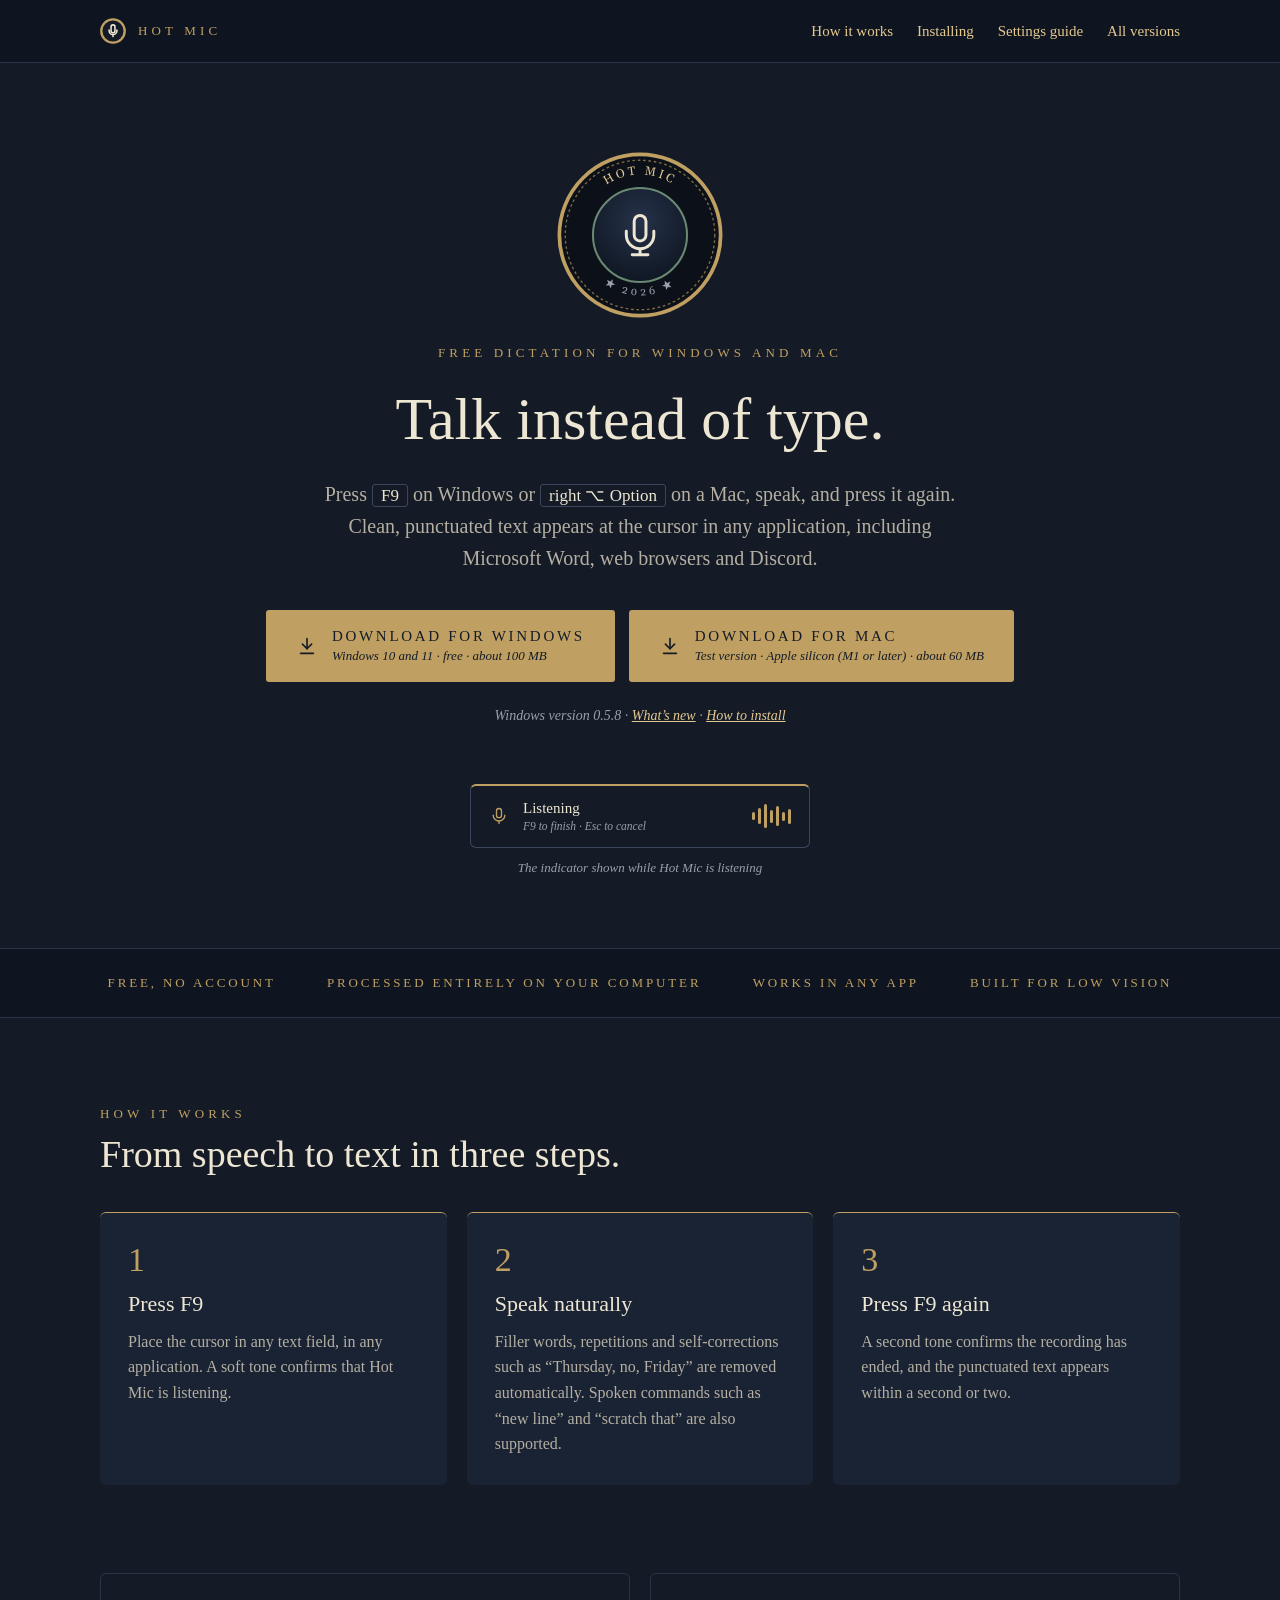
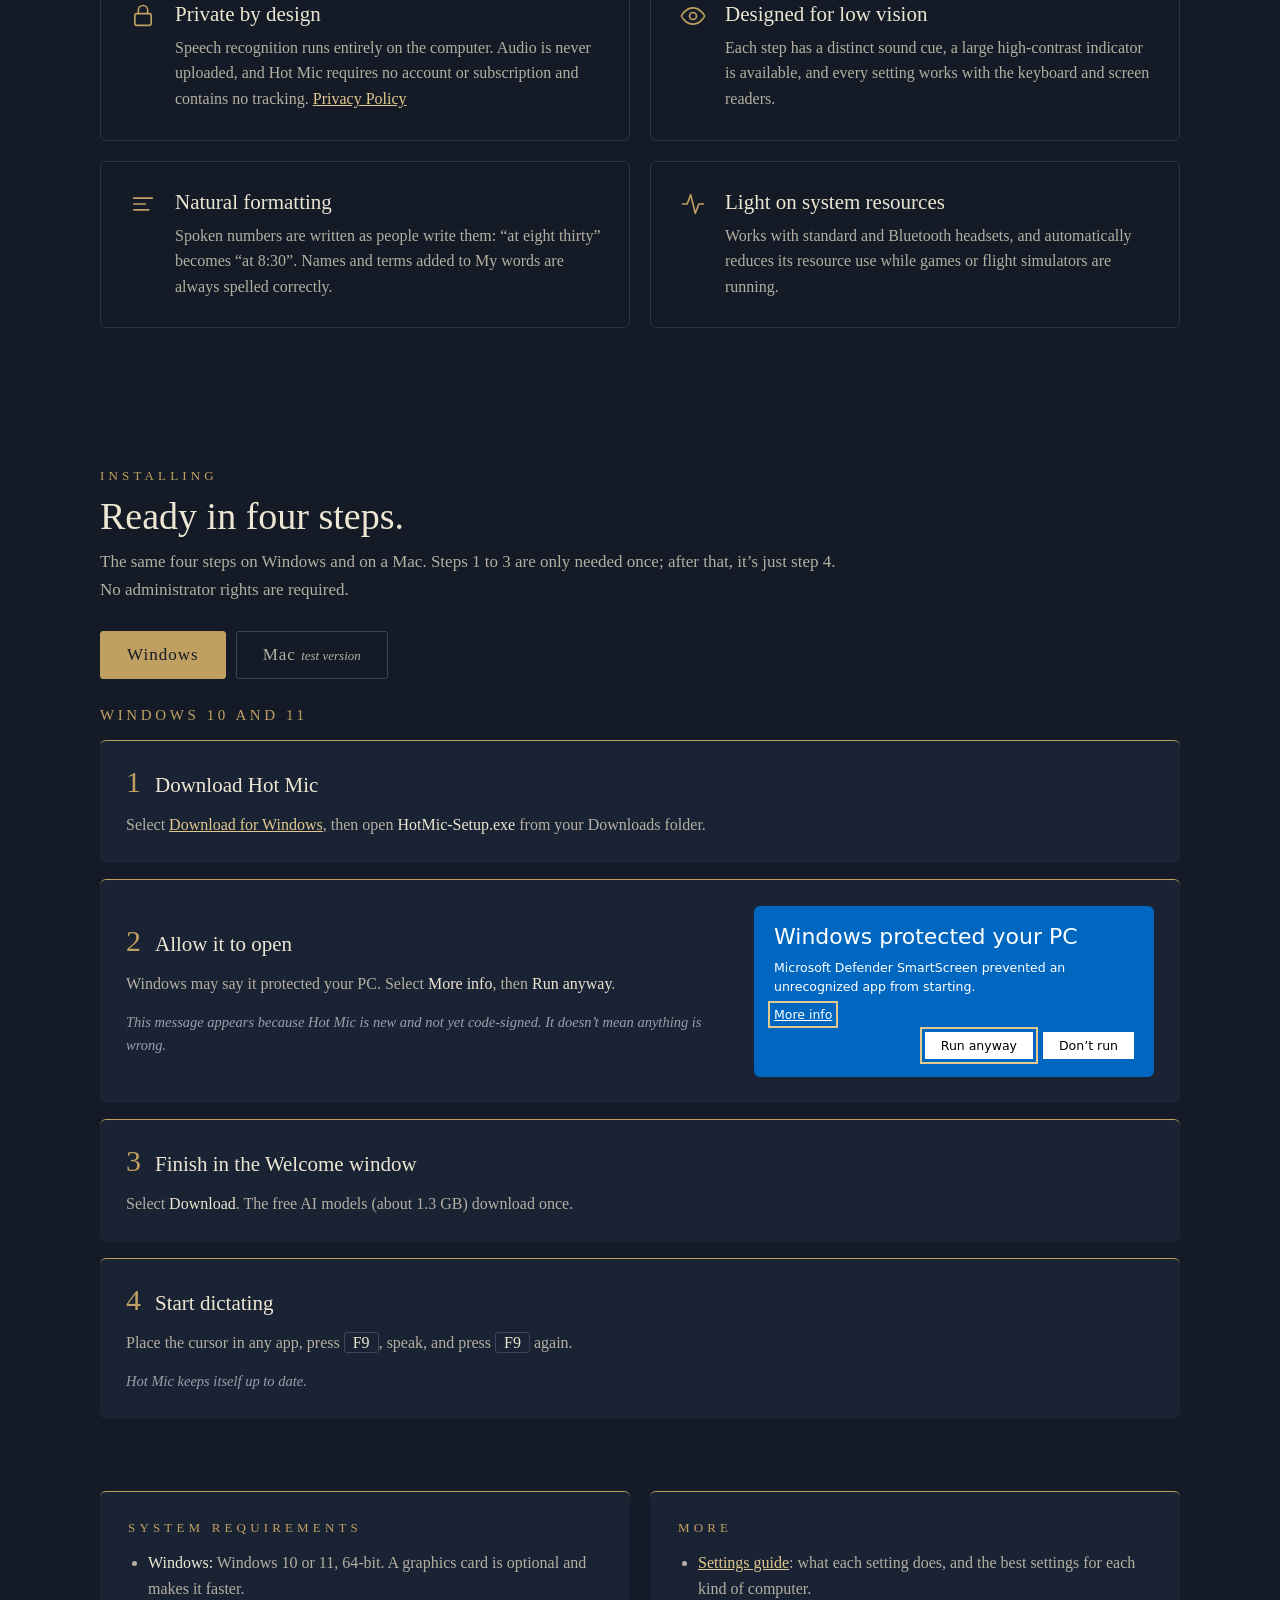
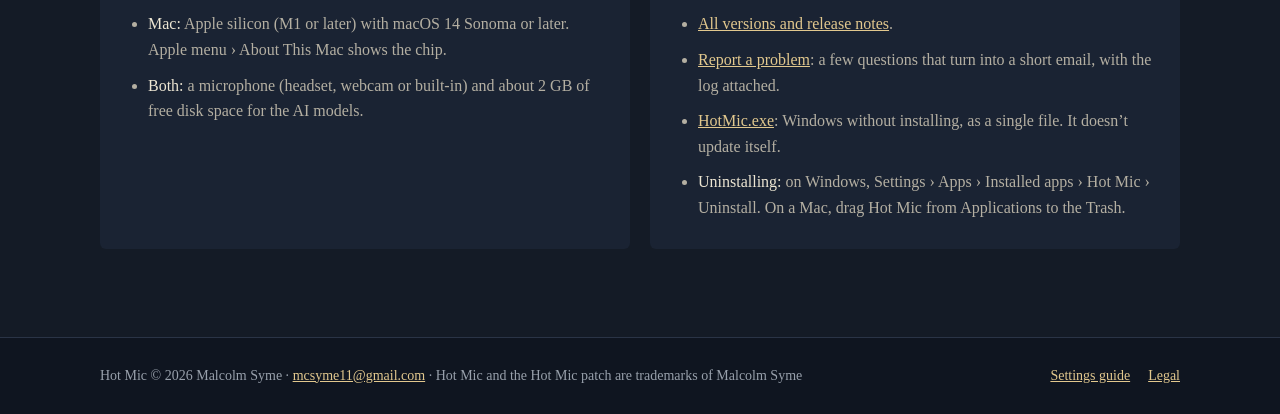
==== commit 7f68b374: "Website and README for Hot Mic 0.5.8" ====
--- a/index.html
+++ b/index.html
@@ -6,7 +6,8 @@
 <title>Hot Mic · Free dictation for Windows</title>
 <meta name="description" content="Hot Mic is a free dictation application for Windows and Mac. Press one key, speak, and clean, punctuated text appears in any application. Speech is processed entirely on the computer.">
 <meta name="color-scheme" content="dark">
-<link rel="icon" href="data:image/svg+xml,%3Csvg xmlns='http://www.w3.org/2000/svg' viewBox='0 0 24 24'%3E%3Crect width='24' height='24' rx='5' fill='%23141B26'/%3E%3Cg fill='none' stroke='%23C0A062' stroke-width='1.6' stroke-linecap='round'%3E%3Crect x='9' y='4' width='6' height='10' rx='3'/%3E%3Cpath d='M6 11a6 6 0 0 0 12 0M12 17v3'/%3E%3C/g%3E%3C/svg%3E">
+<link rel="icon" href="data:image/svg+xml,%3Csvg xmlns='http://www.w3.org/2000/svg' viewBox='0 0 100 100' role='img' aria-label='Hot Mic'%3E%3Ccircle cx='50' cy='50' r='45' fill='%23141B26' stroke='%23C0A062' stroke-width='9'/%3E%3Cg transform='translate(20 19) scale(2.5)' fill='none' stroke='%23EDE6D3' stroke-width='2.4' stroke-linecap='round' stroke-linejoin='round'%3E%3Cpath d='M12 3a3 3 0 0 0-3 3v6a3 3 0 0 0 6 0V6a3 3 0 0 0-3-3z M18 11v1a6 6 0 0 1-12 0v-1 M12 18v3'/%3E%3C/g%3E%3C/svg%3E">
+<link rel="apple-touch-icon" href="apple-touch-icon.png">
 <!-- Hot Mic download page · © 2026 Malcolm Syme · mcsyme11@gmail.com
      Built from the approved mock-up (October 30, 2026). The version is filled in when a release is published. -->
 <style>
@@ -67,7 +68,7 @@
   <header style="border-bottom: 1px solid #2A3446; background: #0F1520">
     <div style="max-width: 1080px; margin: 0 auto; padding: 18px 24px; display: flex; flex-wrap: wrap; align-items: center; justify-content: space-between; gap: 12px">
       <div style="display: flex; align-items: center; gap: 12px">
-        <svg width="20" height="20" viewBox="0 0 24 24" fill="none" stroke="#C0A062" stroke-width="1.5" stroke-linecap="round" stroke-linejoin="round" aria-hidden="true"><rect x="9" y="3" width="6" height="11" rx="3"></rect><path d="M5 11a7 7 0 0 0 14 0"></path><path d="M12 18v3"></path></svg>
+        <!-- MARK-START --><svg xmlns="http://www.w3.org/2000/svg" width="26" height="26" viewBox="0 0 100 100" aria-hidden="true"><circle cx="50" cy="50" r="45" fill="#141B26" stroke="#C0A062" stroke-width="9"/><g transform="translate(20 19) scale(2.5)" fill="none" stroke="#EDE6D3" stroke-width="2.4" stroke-linecap="round" stroke-linejoin="round"><path d="M12 3a3 3 0 0 0-3 3v6a3 3 0 0 0 6 0V6a3 3 0 0 0-3-3z M18 11v1a6 6 0 0 1-12 0v-1 M12 18v3"/></g></svg><!-- MARK-END -->
         <span style="font-size: 13px; letter-spacing: 0.32em; color: #C0A062">HOT MIC</span>
       </div>
       <nav aria-label="Page" style="display: flex; flex-wrap: wrap; gap: 24px; font-size: 15px">
@@ -81,9 +82,7 @@
 
   <!-- Hero -->
   <section style="max-width: 1080px; margin: 0 auto; padding: 88px 24px 72px; display: flex; flex-direction: column; align-items: center; text-align: center; gap: 26px">
-    <div style="width: 84px; height: 84px; border-radius: 50%; border: 1px solid #7E6A45; display: flex; align-items: center; justify-content: center">
-      <svg width="34" height="34" viewBox="0 0 24 24" fill="none" stroke="#C0A062" stroke-width="1.3" stroke-linecap="round" stroke-linejoin="round" aria-hidden="true"><rect x="9" y="3" width="6" height="11" rx="3"></rect><path d="M5 11a7 7 0 0 0 14 0"></path><path d="M12 18v3"></path><path d="M9 21h6"></path></svg>
-    </div>
+    <img src="hot-mic-patch.svg" width="168" height="168" alt="Hot Mic mission patch" style="display: block">
     <div style="font-size: 13px; letter-spacing: 0.32em; color: #C0A062">FREE DICTATION FOR WINDOWS AND MAC</div>
     <h1 style="margin: 0; font-weight: normal; font-size: 60px; line-height: 1.08; max-width: 760px">Talk instead of type.</h1>
     <p style="margin: 0; font-size: 20px; line-height: 1.6; color: #B4AFA2; max-width: 640px">Press <span style="color: #EDE6D3; border: 1px solid #3A465C; border-radius: 3px; padding: 1px 8px; font-size: 17px; white-space: nowrap">F9</span> on Windows or <span style="color: #EDE6D3; border: 1px solid #3A465C; border-radius: 3px; padding: 1px 8px; font-size: 17px; white-space: nowrap">right ⌥ Option</span> on a Mac, speak, and press it again. Clean, punctuated text appears at the cursor in any application, including Microsoft Word, web browsers and Discord.</p>
@@ -104,7 +103,7 @@
         </span>
       </a>
     </div>
-    <div style="font-size: 14px; color: #98A0AB; font-style: italic">Windows version 0.5.7 · <a href="https://github.com/mcsyme11-byte/HotMic-releases/releases/latest">What’s new</a> · <a href="#install">How to install</a></div>
+    <div style="font-size: 14px; color: #98A0AB; font-style: italic">Windows version 0.5.8 · <a href="https://github.com/mcsyme11-byte/HotMic-releases/releases/latest">What’s new</a> · <a href="#install">How to install</a></div>
 
     <!-- The indicator, as people will see it -->
     <div style="margin-top: 34px; display: flex; flex-direction: column; align-items: center; gap: 12px">
@@ -310,7 +309,7 @@
   <!-- Footer -->
   <footer style="border-top: 1px solid #2A3446; background: #0F1520">
     <div style="max-width: 1080px; margin: 0 auto; padding: 30px 24px; display: flex; flex-wrap: wrap; justify-content: space-between; gap: 12px 24px; font-size: 14px; color: #98A0AB">
-      <span>Hot Mic © 2026 Malcolm Syme · <a href="mailto:mcsyme11@gmail.com">mcsyme11@gmail.com</a></span>
+      <span>Hot Mic © 2026 Malcolm Syme · <a href="mailto:mcsyme11@gmail.com">mcsyme11@gmail.com</a> · Hot Mic and the Hot Mic patch are trademarks of Malcolm Syme</span>
       <nav aria-label="More" style="display: flex; flex-wrap: wrap; gap: 18px"><a href="settings-guide.html">Settings guide</a><a href="legal.html">Legal</a></nav>
     </div>
   </footer>
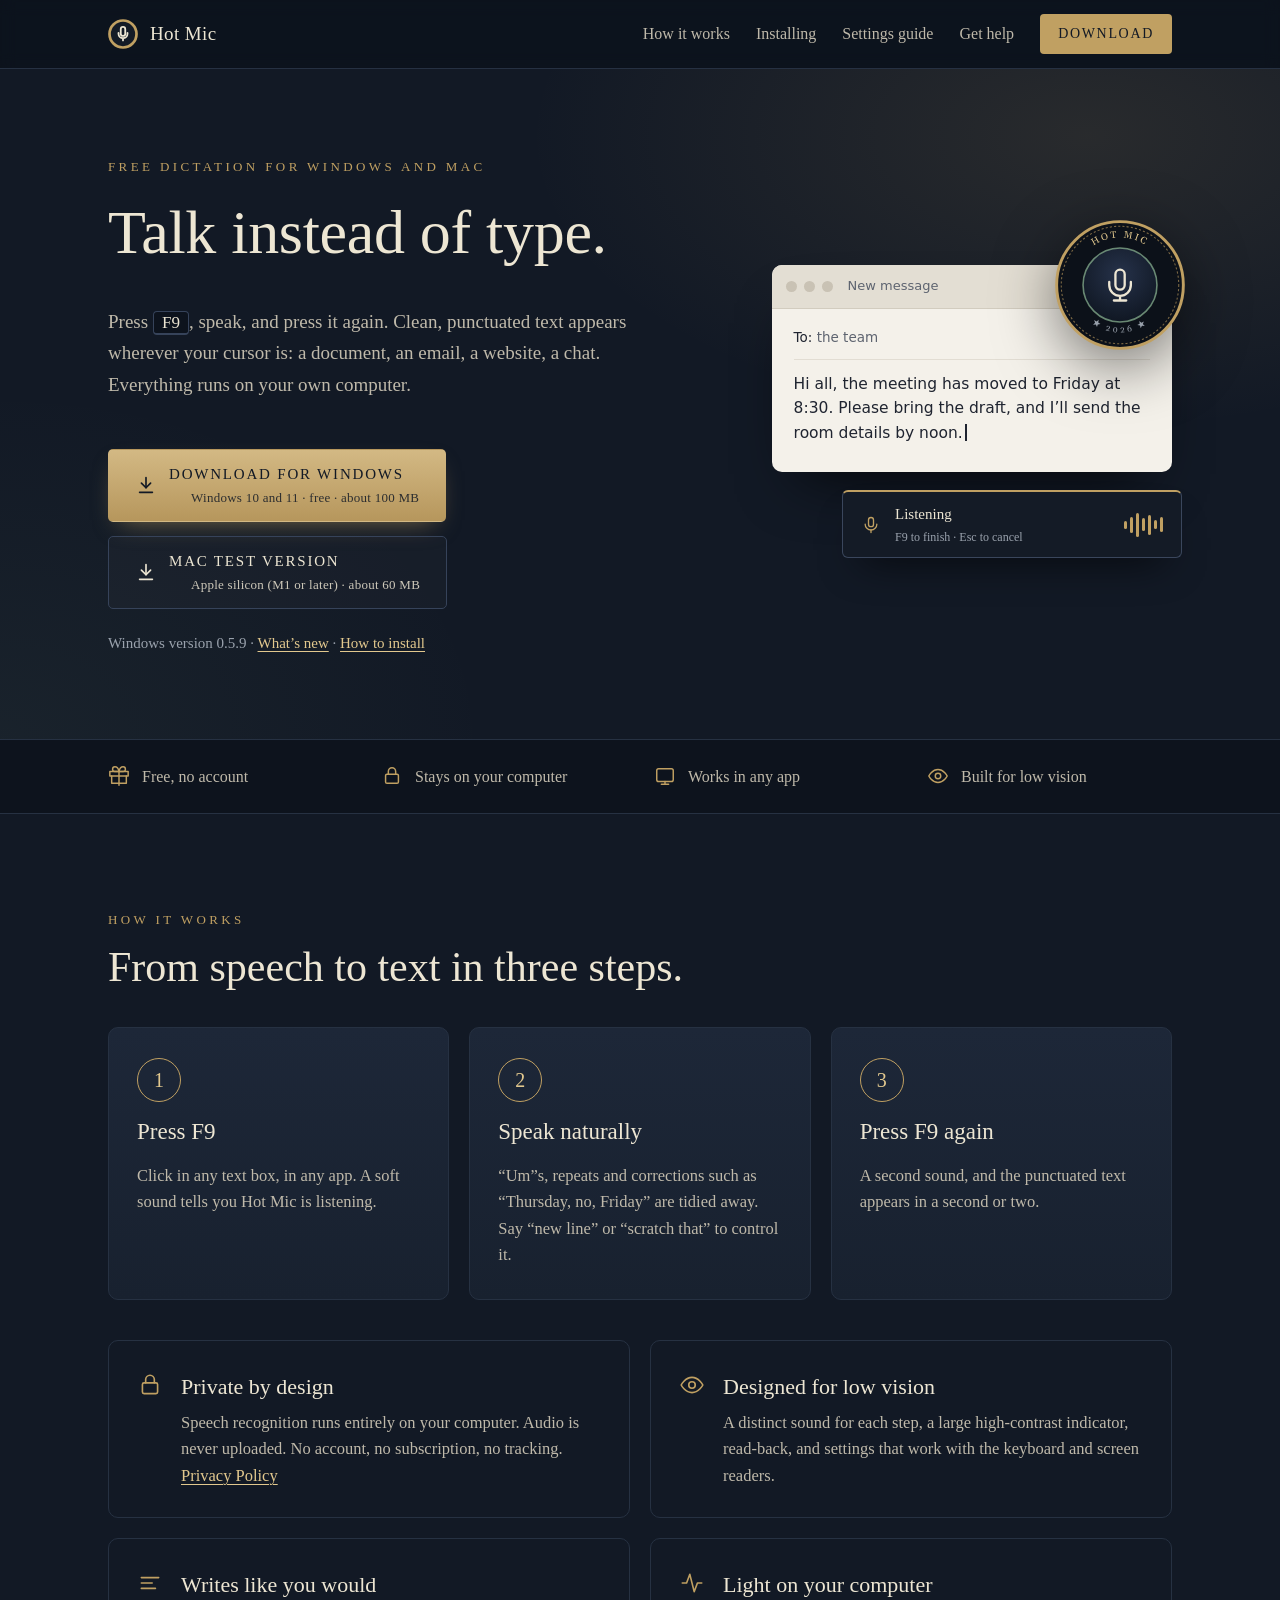
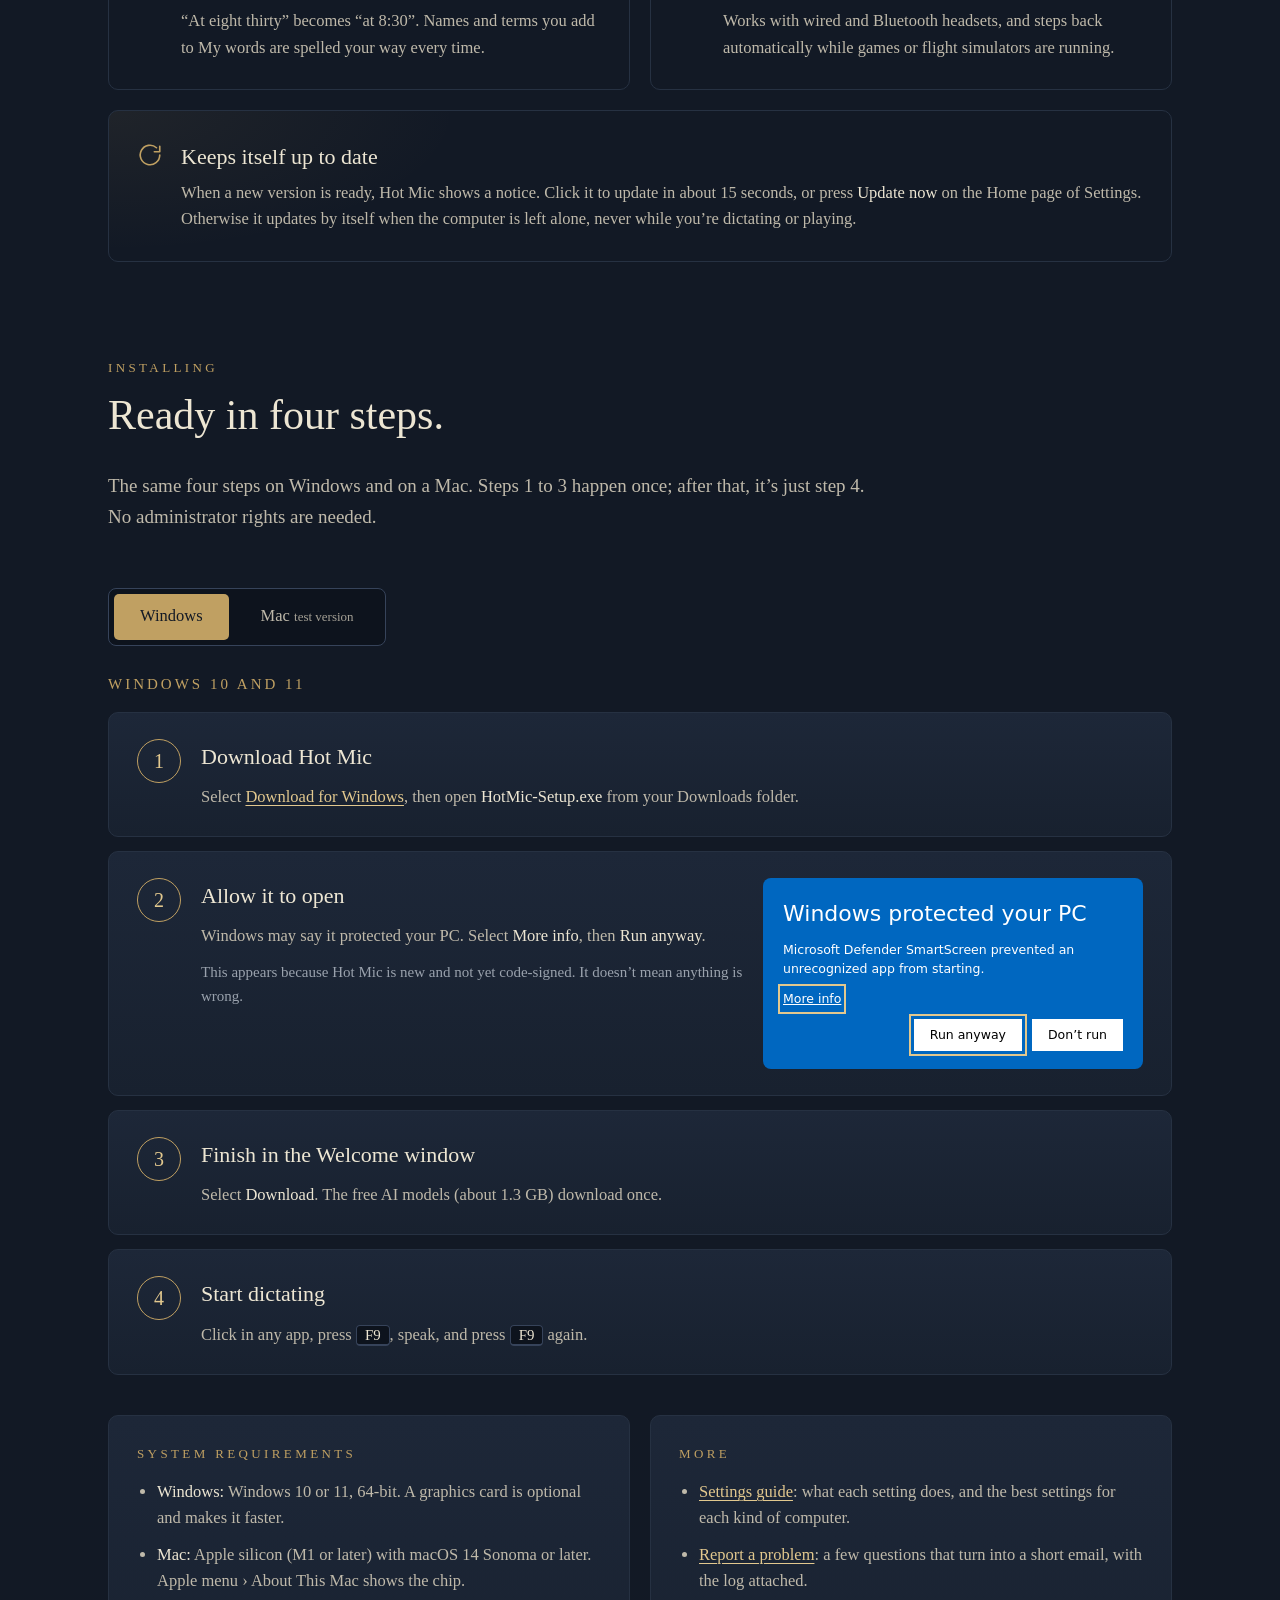
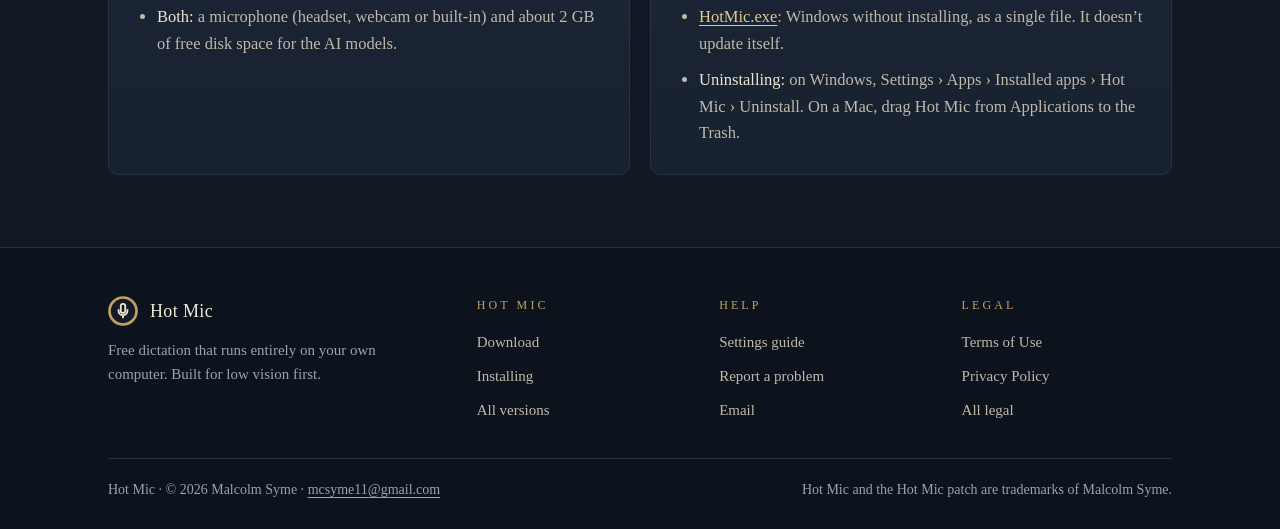
==== commit 6644221f: "Website and README for Hot Mic 0.5.9" ====
--- a/index.html
+++ b/index.html
@@ -3,317 +3,337 @@
 <head>
 <meta charset="utf-8">
 <meta name="viewport" content="width=device-width, initial-scale=1">
-<title>Hot Mic · Free dictation for Windows</title>
+<title>Hot Mic · Free dictation for Windows and Mac</title>
 <meta name="description" content="Hot Mic is a free dictation application for Windows and Mac. Press one key, speak, and clean, punctuated text appears in any application. Speech is processed entirely on the computer.">
 <meta name="color-scheme" content="dark">
 <link rel="icon" href="data:image/svg+xml,%3Csvg xmlns='http://www.w3.org/2000/svg' viewBox='0 0 100 100' role='img' aria-label='Hot Mic'%3E%3Ccircle cx='50' cy='50' r='45' fill='%23141B26' stroke='%23C0A062' stroke-width='9'/%3E%3Cg transform='translate(20 19) scale(2.5)' fill='none' stroke='%23EDE6D3' stroke-width='2.4' stroke-linecap='round' stroke-linejoin='round'%3E%3Cpath d='M12 3a3 3 0 0 0-3 3v6a3 3 0 0 0 6 0V6a3 3 0 0 0-3-3z M18 11v1a6 6 0 0 1-12 0v-1 M12 18v3'/%3E%3C/g%3E%3C/svg%3E">
 <link rel="apple-touch-icon" href="apple-touch-icon.png">
 <!-- Hot Mic download page · © 2026 Malcolm Syme · mcsyme11@gmail.com
-     Built from the approved mock-up (October 30, 2026). The version is filled in when a release is published. -->
+     Hot Mic and the Hot Mic patch are trademarks of Malcolm Syme.
+     Redesigned November 20, 2026. The version is filled in when a release is published. -->
+<link rel="stylesheet" href="site.css">
 <style>
-html{scroll-behavior:smooth}
-body{margin:0;background:#141B26}
-a{color:#E2C88E}a:hover{color:#EDE6D3}
-a.btn-main:hover{background:#E2C88E;color:#141B26}
-a.btn-ghost:hover{border-color:#E2C88E;color:#E2C88E}
-a:focus-visible,button:focus-visible{outline:2px solid #EDE6D3;outline-offset:3px}
-@media (max-width: 600px) {
-  h1{font-size:42px !important}
-  h2{font-size:30px !important}
-}
-@media (prefers-reduced-motion: reduce) { html{scroll-behavior:auto} }
-/* Installing: one layout for Windows and Mac */
-.tabs{display:flex;flex-wrap:wrap;gap:10px}
-.tab{font:inherit;font-size:17px;letter-spacing:.06em;min-height:48px;padding:10px 26px;border-radius:3px;border:1px solid #3A465C;background:transparent;color:#B4AFA2;cursor:pointer}
-.tab:hover{border-color:#E2C88E;color:#EDE6D3}
-.tab[aria-selected="true"]{background:#C0A062;border-color:#C0A062;color:#141B26}
-.tab-note{font-size:13px;font-style:italic;letter-spacing:0}
+/* Download page */
+.hero{position:relative;overflow:hidden;border-bottom:1px solid var(--stroke);background:radial-gradient(800px 420px at 85% 10%,rgba(192,160,98,.13),transparent 70%),radial-gradient(700px 500px at 0% 100%,rgba(143,185,150,.06),transparent 70%)}
+.hero-in{max-width:var(--wide);margin:0 auto;padding:88px 28px 84px;display:grid;grid-template-columns:minmax(0,1.15fr) minmax(0,.85fr);gap:56px;align-items:center}
+.hero-text{display:flex;flex-direction:column;gap:22px}
+.hero h1{font-size:62px;line-height:1.05;letter-spacing:-.005em}
+.dl{display:flex;flex-wrap:wrap;gap:14px;margin-top:8px}
+.dl .btn{text-align:left;min-width:330px}
+.ver{font-size:15px;color:var(--muted)}
+.demo{position:relative;display:flex;flex-direction:column;align-items:stretch;gap:18px;padding:12px 0 0 28px}
+.demo-patch{position:absolute;top:-34px;right:-14px;width:132px;height:132px;filter:drop-shadow(0 16px 30px rgba(0,0,0,.5));z-index:2}
+.demo-doc{background:#F4F1EA;color:#1F2430;border-radius:10px;box-shadow:0 30px 60px -28px rgba(0,0,0,.8);overflow:hidden;font-family:"Segoe UI",system-ui,-apple-system,sans-serif}
+.demo-bar{display:flex;align-items:center;gap:7px;padding:11px 14px;background:#E3DED3;border-bottom:1px solid #D2CCBF}
+.demo-bar span{width:11px;height:11px;border-radius:6px;background:#C9C2B4}
+.demo-bar em{font-style:normal;font-size:13px;color:#5E6470;margin-left:8px}
+.demo-body{padding:18px 22px 26px;font-size:15.5px;line-height:1.6}
+.demo-line{font-size:13.5px;color:#5E6470;padding-bottom:10px;margin-bottom:12px;border-bottom:1px solid #E2DDD3}
+.demo-line b{color:#1F2430}
+.demo-body p{margin:0}
+.caret{display:inline-block;width:2px;height:1.1em;background:#1F2430;vertical-align:-3px;margin-left:2px;animation:blink 1.1s steps(1) infinite}
+@keyframes blink{50%{opacity:0}}
+@media (prefers-reduced-motion: reduce){.caret{animation:none}}
+.plaque{align-self:flex-end;width:340px;max-width:100%;min-height:64px;background:#141B26;border:1px solid #3A465C;border-top:2px solid var(--brass);border-radius:6px;display:flex;align-items:center;gap:14px;padding:10px 18px;box-shadow:0 20px 40px -20px rgba(0,0,0,.8);margin-right:-10px}
+.pl-t{display:flex;flex-direction:column;gap:2px;flex:1}
+.pl-t span{font-size:15px}
+.pl-t small{font-size:12px;color:var(--muted)}
+.wave{display:flex;align-items:center;gap:3px;height:26px}
+.wave i{display:block;width:3px;background:var(--brass);border-radius:2px}
+
+.promise{background:var(--bg2);border-bottom:1px solid var(--stroke)}
+.promise-in{display:grid;grid-template-columns:repeat(4,minmax(0,1fr));gap:18px 28px;padding-top:24px;padding-bottom:24px}
+.promise-in div{display:flex;align-items:center;gap:12px;font-size:16px;color:var(--text2)}
+.promise-in svg{color:var(--brass);flex:none}
+
+.block{padding:96px 0 0}
+.block.tight{padding-top:40px}
+.sec-head{display:flex;flex-direction:column;gap:12px;margin-bottom:36px;max-width:780px}
+.sec-head h2{font-size:42px;line-height:1.15}
+.three{list-style:none;margin:0;padding:0;display:grid;grid-template-columns:repeat(3,minmax(0,1fr));gap:20px}
+.three li{background:linear-gradient(180deg,var(--card2),var(--card));border:1px solid var(--stroke);border-radius:10px;padding:30px 28px;display:flex;flex-direction:column;gap:12px}
+.three .n,.step .n{width:44px;height:44px;border-radius:22px;border:1.5px solid var(--brass);display:flex;align-items:center;justify-content:center;font-size:20px;color:var(--brassHi);flex:none}
+.three h3{font-size:23px}
+.three p{margin:0;color:var(--text2);font-size:16.5px}
+.feats{display:grid;grid-template-columns:repeat(2,minmax(0,1fr));gap:20px}
+.feat{display:flex;gap:18px;padding:28px;border:1px solid var(--stroke);border-radius:10px}
+.feat.wide{grid-column:1/-1;background:radial-gradient(500px 200px at 0% 0%,rgba(192,160,98,.08),transparent 70%)}
+.feat svg{color:var(--brass);flex:none;margin-top:3px}
+.feat h3{font-size:22px;margin-bottom:6px}
+.feat p{margin:0;color:var(--text2);font-size:16.5px}
+
+.tabs{display:flex;flex-wrap:wrap;gap:6px;padding:5px;border:1px solid var(--stroke2);border-radius:8px;background:var(--bg2);width:max-content;max-width:100%;margin-bottom:26px}
+.tab{font:inherit;font-size:16.5px;min-height:46px;padding:8px 26px;border-radius:5px;border:0;background:transparent;color:var(--text2);cursor:pointer}
+.tab:hover{color:var(--ink)}
+.tab[aria-selected="true"]{background:var(--brass);color:#121925}
+.tab-note{font-size:13px;opacity:.85}
 .js .panel[hidden]{display:none}
-.panel{display:flex;flex-direction:column;gap:16px}
-.panel-title{margin:0;font-weight:normal;font-size:15px;letter-spacing:.24em;text-transform:uppercase;color:#C0A062}
-.panel + .panel{margin-top:24px}
+.panel + .panel{margin-top:40px}
 .js .panel + .panel{margin-top:0}
-.steps{display:flex;flex-direction:column;gap:16px}
-.step{background:#1A2333;border-top:1px solid #C0A062;border-radius:6px;padding:26px;display:flex;flex-direction:column;gap:14px}
-.step.has-shot{display:grid;grid-template-columns:minmax(0,1fr) minmax(0,400px);gap:20px 32px;align-items:center}
-.step .text{display:flex;flex-direction:column;gap:14px}
-.step-head{display:flex;gap:14px;align-items:baseline}
-.step .num{font-size:30px;color:#C0A062;line-height:1}
-.step h4{margin:0;font-weight:normal;font-size:21px;color:#EDE6D3}
-.step p,.step li,.card li{margin:0;font-size:16px;line-height:1.6;color:#B4AFA2}
-.step b,.card b{color:#EDE6D3;font-weight:normal}
-.step p.why{font-size:14.5px;font-style:italic;color:#98A0AB}
+.panel-title{font-size:15px;letter-spacing:.2em;text-transform:uppercase;color:var(--brass);margin-bottom:16px}
+.steps{list-style:none;margin:0;padding:0;display:flex;flex-direction:column;gap:14px}
+.step{display:grid;grid-template-columns:44px minmax(0,1fr);gap:20px;align-items:start;background:linear-gradient(180deg,var(--card2),var(--card));border:1px solid var(--stroke);border-radius:10px;padding:26px 28px}
+.step.has-shot{grid-template-columns:44px minmax(0,1fr) minmax(0,380px)}
+.step.has-shot .shot{align-self:center}
+.step .text{display:flex;flex-direction:column;gap:10px}
+.step h4{font-size:22px}
+.step p,.step li,.card li{margin:0;font-size:16.5px;color:var(--text2)}
+.step p.why{font-size:15px;color:var(--muted)}
 .sub{margin:0;padding-left:22px;display:flex;flex-direction:column;gap:6px}
-.key{color:#EDE6D3;border:1px solid #3A465C;border-radius:3px;padding:1px 8px;white-space:nowrap}
-.shot{border-radius:6px;padding:18px 20px;display:flex;flex-direction:column;gap:10px}
+.shot{border-radius:8px;padding:18px 20px;display:flex;flex-direction:column;gap:10px}
+.shot .hl{outline:2px solid var(--brassHi);outline-offset:3px}
 .shot.win{background:#0067C0;color:#FFFFFF;font-family:'Segoe UI',system-ui,sans-serif}
 .shot.mac{background:#ECECEC;color:#1D1D1F;font-family:-apple-system,'Helvetica Neue',sans-serif}
-.card{flex:1 1 440px;background:#1A2333;border-top:1px solid #C0A062;border-radius:6px;padding:28px;display:flex;flex-direction:column;gap:14px}
-.card .eyebrow{font-size:13px;letter-spacing:.32em;color:#C0A062}
+.cards2{display:grid;grid-template-columns:repeat(2,minmax(0,1fr));gap:20px}
+.card{background:linear-gradient(180deg,var(--card2),var(--card));border:1px solid var(--stroke);border-radius:10px;padding:28px;display:flex;flex-direction:column;gap:14px}
 .card ul{margin:0;padding-left:20px;display:flex;flex-direction:column;gap:10px}
-@media (max-width: 820px) {
-  .step.has-shot{grid-template-columns:minmax(0,1fr)}
+
+@media (max-width:980px){
+  .hero-in{grid-template-columns:minmax(0,1fr);gap:40px;padding-top:64px;padding-bottom:64px}
+  .demo{max-width:560px;padding-left:0}
+  .promise-in{grid-template-columns:repeat(2,minmax(0,1fr))}
+  .step.has-shot{grid-template-columns:44px minmax(0,1fr)}
+  .step.has-shot .shot{grid-column:2}
 }
-@media (max-width: 600px) {
-  .step{padding:22px}
+@media (max-width:760px){
+  .three,.feats,.cards2{grid-template-columns:minmax(0,1fr)}
+  .hero h1{font-size:44px}
+  .sec-head h2{font-size:32px}
+  .block{padding-top:72px}
+  .hero-in{padding:44px 20px 52px}
+  .demo-patch{width:96px;height:96px;top:-30px;right:-6px}
+  .plaque{margin-right:0}
+  .dl .btn{width:100%;min-width:0}
+  .btn .sub{font-size:12.5px}
+  .demo-patch{display:none}
+}
+@media (max-width:520px){
+  .promise-in{grid-template-columns:minmax(0,1fr);gap:12px}
+  .step,.step.has-shot{grid-template-columns:minmax(0,1fr);padding:22px}
+  .step.has-shot .shot{grid-column:auto}
+  .feat{padding:22px}
   .card{padding:22px}
 }
 </style>
 </head>
 <body>
-
-<div style="background: #141B26; color: #EDE6D3; font-family: Georgia, 'Times New Roman', serif; min-height: 100%; width: 100%">
-
-  <!-- Top bar -->
-  <header style="border-bottom: 1px solid #2A3446; background: #0F1520">
-    <div style="max-width: 1080px; margin: 0 auto; padding: 18px 24px; display: flex; flex-wrap: wrap; align-items: center; justify-content: space-between; gap: 12px">
-      <div style="display: flex; align-items: center; gap: 12px">
-        <!-- MARK-START --><svg xmlns="http://www.w3.org/2000/svg" width="26" height="26" viewBox="0 0 100 100" aria-hidden="true"><circle cx="50" cy="50" r="45" fill="#141B26" stroke="#C0A062" stroke-width="9"/><g transform="translate(20 19) scale(2.5)" fill="none" stroke="#EDE6D3" stroke-width="2.4" stroke-linecap="round" stroke-linejoin="round"><path d="M12 3a3 3 0 0 0-3 3v6a3 3 0 0 0 6 0V6a3 3 0 0 0-3-3z M18 11v1a6 6 0 0 1-12 0v-1 M12 18v3"/></g></svg><!-- MARK-END -->
-        <span style="font-size: 13px; letter-spacing: 0.32em; color: #C0A062">HOT MIC</span>
-      </div>
-      <nav aria-label="Page" style="display: flex; flex-wrap: wrap; gap: 24px; font-size: 15px">
-        <a href="#how" style="text-decoration: none">How it works</a>
-        <a href="#install" style="text-decoration: none">Installing</a>
-        <a href="settings-guide.html" style="text-decoration: none">Settings guide</a>
-        <a href="https://github.com/mcsyme11-byte/HotMic-releases/releases" style="text-decoration: none">All versions</a>
-      </nav>
-    </div>
-  </header>
+<a class="skip" href="#main">Skip to the content</a>
+<header class="site-head">
+  <div class="site-in">
+    <a class="brand" href="./"><!-- MARK-START --><svg xmlns="http://www.w3.org/2000/svg" width="26" height="26" viewBox="0 0 100 100" aria-hidden="true"><circle cx="50" cy="50" r="45" fill="#141B26" stroke="#C0A062" stroke-width="9"/><g transform="translate(20 19) scale(2.5)" fill="none" stroke="#EDE6D3" stroke-width="2.4" stroke-linecap="round" stroke-linejoin="round"><path d="M12 3a3 3 0 0 0-3 3v6a3 3 0 0 0 6 0V6a3 3 0 0 0-3-3z M18 11v1a6 6 0 0 1-12 0v-1 M12 18v3"/></g></svg><!-- MARK-END --><span>Hot Mic</span></a>
+    <nav class="site-nav" aria-label="Main">
+      <a class="wide-only" href="#how">How it works</a>
+      <a class="wide-only" href="#install">Installing</a>
+      <a href="settings-guide.html">Settings guide</a>
+      <a href="report.html">Get help</a>
+      <a class="nav-cta" href="#download">Download</a>
+    </nav>
+  </div>
+</header>
+
+<main id="main">
 
   <!-- Hero -->
-  <section style="max-width: 1080px; margin: 0 auto; padding: 88px 24px 72px; display: flex; flex-direction: column; align-items: center; text-align: center; gap: 26px">
-    <img src="hot-mic-patch.svg" width="168" height="168" alt="Hot Mic mission patch" style="display: block">
-    <div style="font-size: 13px; letter-spacing: 0.32em; color: #C0A062">FREE DICTATION FOR WINDOWS AND MAC</div>
-    <h1 style="margin: 0; font-weight: normal; font-size: 60px; line-height: 1.08; max-width: 760px">Talk instead of type.</h1>
-    <p style="margin: 0; font-size: 20px; line-height: 1.6; color: #B4AFA2; max-width: 640px">Press <span style="color: #EDE6D3; border: 1px solid #3A465C; border-radius: 3px; padding: 1px 8px; font-size: 17px; white-space: nowrap">F9</span> on Windows or <span style="color: #EDE6D3; border: 1px solid #3A465C; border-radius: 3px; padding: 1px 8px; font-size: 17px; white-space: nowrap">right ⌥ Option</span> on a Mac, speak, and press it again. Clean, punctuated text appears at the cursor in any application, including Microsoft Word, web browsers and Discord.</p>
-
-    <div style="display: flex; flex-wrap: wrap; justify-content: center; gap: 14px; margin-top: 10px">
-      <a class="btn-main" href="https://github.com/mcsyme11-byte/HotMic-releases/releases/latest/download/HotMic-Setup.exe" style="display: flex; align-items: center; gap: 14px; background: #C0A062; color: #141B26; text-decoration: none; border-radius: 3px; padding: 18px 30px; min-height: 44px; box-sizing: border-box">
-        <svg width="22" height="22" viewBox="0 0 24 24" fill="none" stroke="currentColor" stroke-width="1.8" stroke-linecap="round" stroke-linejoin="round" aria-hidden="true"><path d="M12 4v11"></path><path d="M7 10l5 5 5-5"></path><path d="M5 20h14"></path></svg>
-        <span style="display: flex; flex-direction: column; align-items: flex-start; gap: 3px">
-          <span style="font-size: 15px; letter-spacing: 0.18em">DOWNLOAD FOR WINDOWS</span>
-          <span style="font-size: 13px; font-style: italic">Windows 10 and 11 · free · about 100 MB</span>
-        </span>
-      </a>
-      <a class="btn-main" href="https://github.com/mcsyme11-byte/HotMic-releases/releases/download/mac-preview/HotMic-Mac.dmg" style="display: flex; align-items: center; gap: 14px; background: #C0A062; color: #141B26; text-decoration: none; border-radius: 3px; padding: 18px 30px; min-height: 44px; box-sizing: border-box">
-        <svg width="22" height="22" viewBox="0 0 24 24" fill="none" stroke="currentColor" stroke-width="1.8" stroke-linecap="round" stroke-linejoin="round" aria-hidden="true"><path d="M12 4v11"></path><path d="M7 10l5 5 5-5"></path><path d="M5 20h14"></path></svg>
-        <span style="display: flex; flex-direction: column; align-items: flex-start; gap: 3px">
-          <span style="font-size: 15px; letter-spacing: 0.18em">DOWNLOAD FOR MAC</span>
-          <span style="font-size: 13px; font-style: italic">Test version · Apple silicon (M1 or later) · about 60 MB</span>
-        </span>
-      </a>
-    </div>
-    <div style="font-size: 14px; color: #98A0AB; font-style: italic">Windows version 0.5.8 · <a href="https://github.com/mcsyme11-byte/HotMic-releases/releases/latest">What’s new</a> · <a href="#install">How to install</a></div>
-
-    <!-- The indicator, as people will see it -->
-    <div style="margin-top: 34px; display: flex; flex-direction: column; align-items: center; gap: 12px">
-      <div style="width: 340px; max-width: 100%; height: 64px; box-sizing: border-box; background: #141B26; border: 1px solid #3A465C; border-top: 2px solid #C0A062; border-radius: 6px; display: flex; align-items: center; gap: 14px; padding: 0 18px">
-        <svg width="20" height="20" viewBox="0 0 24 24" fill="none" stroke="#C0A062" stroke-width="1.6" stroke-linecap="round" stroke-linejoin="round" aria-hidden="true"><rect x="9" y="3" width="6" height="11" rx="3"></rect><path d="M5 11a7 7 0 0 0 14 0"></path><path d="M12 18v3"></path></svg>
-        <div style="display: flex; flex-direction: column; gap: 3px; text-align: left; flex: 1">
-          <span style="font-size: 15px">Listening</span>
-          <span style="font-size: 11.5px; color: #98A0AB; font-style: italic">F9 to finish · Esc to cancel</span>
+  <section class="hero" id="download">
+    <div class="hero-in">
+      <div class="hero-text">
+        <div class="eyebrow">Free dictation for Windows and Mac</div>
+        <h1>Talk instead of type.</h1>
+        <p class="lede">Press <span class="key">F9</span>, speak, and press it again. Clean, punctuated text appears wherever your cursor is: a document, an email, a website, a chat. Everything runs on your own computer.</p>
+        <div class="dl">
+          <a class="btn primary" href="https://github.com/mcsyme11-byte/HotMic-releases/releases/latest/download/HotMic-Setup.exe">
+            <svg width="22" height="22" viewBox="0 0 24 24" fill="none" stroke="currentColor" stroke-width="1.8" stroke-linecap="round" stroke-linejoin="round" aria-hidden="true"><path d="M12 4v11"/><path d="M7 10l5 5 5-5"/><path d="M5 20h14"/></svg>
+            <span>Download for Windows<span class="sub">Windows 10 and 11 · free · about 100 MB</span></span>
+          </a>
+          <a class="btn ghost" href="https://github.com/mcsyme11-byte/HotMic-releases/releases/download/mac-preview/HotMic-Mac.dmg">
+            <svg width="22" height="22" viewBox="0 0 24 24" fill="none" stroke="currentColor" stroke-width="1.8" stroke-linecap="round" stroke-linejoin="round" aria-hidden="true"><path d="M12 4v11"/><path d="M7 10l5 5 5-5"/><path d="M5 20h14"/></svg>
+            <span>Mac test version<span class="sub">Apple silicon (M1 or later) · about 60 MB</span></span>
+          </a>
         </div>
-        <div style="display: flex; align-items: center; gap: 3px; height: 26px" aria-hidden="true">
-          <span style="width: 3px; height: 8px; background: #C0A062; border-radius: 2px"></span>
-          <span style="width: 3px; height: 16px; background: #C0A062; border-radius: 2px"></span>
-          <span style="width: 3px; height: 24px; background: #C0A062; border-radius: 2px"></span>
-          <span style="width: 3px; height: 13px; background: #C0A062; border-radius: 2px"></span>
-          <span style="width: 3px; height: 20px; background: #C0A062; border-radius: 2px"></span>
-          <span style="width: 3px; height: 9px; background: #C0A062; border-radius: 2px"></span>
-          <span style="width: 3px; height: 15px; background: #C0A062; border-radius: 2px"></span>
-        </div>
-      </div>
-      <span style="font-size: 13px; color: #98A0AB; font-style: italic">The indicator shown while Hot Mic is listening</span>
-    </div>
-  </section>
-
-  <!-- Promise strip -->
-  <section style="border-top: 1px solid #2A3446; border-bottom: 1px solid #2A3446; background: #0F1520">
-    <div style="max-width: 1080px; margin: 0 auto; padding: 26px 24px; display: flex; flex-wrap: wrap; justify-content: space-around; gap: 18px 36px; font-size: 13px; letter-spacing: 0.22em; color: #C0A062">
-      <span>FREE, NO ACCOUNT</span>
-      <span>PROCESSED ENTIRELY ON YOUR COMPUTER</span>
-      <span>WORKS IN ANY APP</span>
-      <span>BUILT FOR LOW VISION</span>
-    </div>
-  </section>
-
-  <!-- How it works -->
-  <section id="how" style="max-width: 1080px; margin: 0 auto; padding: 88px 24px 40px; display: flex; flex-direction: column; gap: 36px">
-    <div style="display: flex; flex-direction: column; gap: 10px">
-      <div style="font-size: 13px; letter-spacing: 0.32em; color: #C0A062">HOW IT WORKS</div>
-      <h2 style="margin: 0; font-weight: normal; font-size: 38px">From speech to text in three steps.</h2>
-    </div>
-    <div style="display: flex; flex-wrap: wrap; gap: 20px">
-      <div style="flex: 1 1 280px; background: #1A2333; border-top: 1px solid #C0A062; border-radius: 6px; padding: 28px; display: flex; flex-direction: column; gap: 12px">
-        <div style="font-size: 34px; color: #C0A062">1</div>
-        <h3 style="margin: 0; font-weight: normal; font-size: 22px">Press F9</h3>
-        <p style="margin: 0; font-size: 16px; line-height: 1.6; color: #B4AFA2">Place the cursor in any text field, in any application. A soft tone confirms that Hot Mic is listening.</p>
-      </div>
-      <div style="flex: 1 1 280px; background: #1A2333; border-top: 1px solid #C0A062; border-radius: 6px; padding: 28px; display: flex; flex-direction: column; gap: 12px">
-        <div style="font-size: 34px; color: #C0A062">2</div>
-        <h3 style="margin: 0; font-weight: normal; font-size: 22px">Speak naturally</h3>
-        <p style="margin: 0; font-size: 16px; line-height: 1.6; color: #B4AFA2">Filler words, repetitions and self-corrections such as “Thursday, no, Friday” are removed automatically. Spoken commands such as “new line” and “scratch that” are also supported.</p>
-      </div>
-      <div style="flex: 1 1 280px; background: #1A2333; border-top: 1px solid #C0A062; border-radius: 6px; padding: 28px; display: flex; flex-direction: column; gap: 12px">
-        <div style="font-size: 34px; color: #C0A062">3</div>
-        <h3 style="margin: 0; font-weight: normal; font-size: 22px">Press F9 again</h3>
-        <p style="margin: 0; font-size: 16px; line-height: 1.6; color: #B4AFA2">A second tone confirms the recording has ended, and the punctuated text appears within a second or two.</p>
-      </div>
-    </div>
-  </section>
-
-  <!-- What makes it different -->
-  <section style="max-width: 1080px; margin: 0 auto; padding: 48px 24px 40px; display: flex; flex-wrap: wrap; gap: 20px">
-    <div style="flex: 1 1 440px; border: 1px solid #2A3446; border-radius: 6px; padding: 28px; display: flex; gap: 18px">
-      <svg width="28" height="28" viewBox="0 0 24 24" fill="none" stroke="#C0A062" stroke-width="1.4" stroke-linecap="round" stroke-linejoin="round" aria-hidden="true" style="flex: none"><rect x="5" y="10" width="14" height="10" rx="1.5"></rect><path d="M8 10V7a4 4 0 0 1 8 0v3"></path></svg>
-      <div style="display: flex; flex-direction: column; gap: 8px">
-        <h3 style="margin: 0; font-weight: normal; font-size: 21px">Private by design</h3>
-        <p style="margin: 0; font-size: 16px; line-height: 1.6; color: #B4AFA2">Speech recognition runs entirely on the computer. Audio is never uploaded, and Hot Mic requires no account or subscription and contains no tracking. <a href="privacy.html">Privacy Policy</a></p>
-      </div>
-    </div>
-    <div style="flex: 1 1 440px; border: 1px solid #2A3446; border-radius: 6px; padding: 28px; display: flex; gap: 18px">
-      <svg width="28" height="28" viewBox="0 0 24 24" fill="none" stroke="#C0A062" stroke-width="1.4" stroke-linecap="round" stroke-linejoin="round" aria-hidden="true" style="flex: none"><path d="M2 12s3.5-7 10-7 10 7 10 7-3.5 7-10 7S2 12 2 12z"></path><circle cx="12" cy="12" r="3"></circle></svg>
-      <div style="display: flex; flex-direction: column; gap: 8px">
-        <h3 style="margin: 0; font-weight: normal; font-size: 21px">Designed for low vision</h3>
-        <p style="margin: 0; font-size: 16px; line-height: 1.6; color: #B4AFA2">Each step has a distinct sound cue, a large high-contrast indicator is available, and every setting works with the keyboard and screen readers.</p>
-      </div>
-    </div>
-    <div style="flex: 1 1 440px; border: 1px solid #2A3446; border-radius: 6px; padding: 28px; display: flex; gap: 18px">
-      <svg width="28" height="28" viewBox="0 0 24 24" fill="none" stroke="#C0A062" stroke-width="1.4" stroke-linecap="round" stroke-linejoin="round" aria-hidden="true" style="flex: none"><path d="M4 7h16"></path><path d="M4 12h10"></path><path d="M4 17h13"></path></svg>
-      <div style="display: flex; flex-direction: column; gap: 8px">
-        <h3 style="margin: 0; font-weight: normal; font-size: 21px">Natural formatting</h3>
-        <p style="margin: 0; font-size: 16px; line-height: 1.6; color: #B4AFA2">Spoken numbers are written as people write them: “at eight thirty” becomes “at 8:30”. Names and terms added to My words are always spelled correctly.</p>
-      </div>
-    </div>
-    <div style="flex: 1 1 440px; border: 1px solid #2A3446; border-radius: 6px; padding: 28px; display: flex; gap: 18px">
-      <svg width="28" height="28" viewBox="0 0 24 24" fill="none" stroke="#C0A062" stroke-width="1.4" stroke-linecap="round" stroke-linejoin="round" aria-hidden="true" style="flex: none"><path d="M3 12h4l3-8 4 16 3-8h4"></path></svg>
-      <div style="display: flex; flex-direction: column; gap: 8px">
-        <h3 style="margin: 0; font-weight: normal; font-size: 21px">Light on system resources</h3>
-        <p style="margin: 0; font-size: 16px; line-height: 1.6; color: #B4AFA2">Works with standard and Bluetooth headsets, and automatically reduces its resource use while games or flight simulators are running.</p>
-      </div>
-    </div>
-  </section>
-
-  <!-- Installing: the same four steps on Windows and Mac -->
-  <section id="install" style="max-width: 1080px; margin: 0 auto; padding: 72px 24px 40px; display: flex; flex-direction: column; gap: 28px">
-    <span id="mac"></span>
-    <div style="display: flex; flex-direction: column; gap: 10px">
-      <div style="font-size: 13px; letter-spacing: 0.32em; color: #C0A062">INSTALLING</div>
-      <h2 style="margin: 0; font-weight: normal; font-size: 38px">Ready in four steps.</h2>
-      <p style="margin: 0; font-size: 17px; line-height: 1.6; color: #B4AFA2; max-width: 760px">The same four steps on Windows and on a Mac. Steps 1 to 3 are only needed once; after that, it’s just step 4. No administrator rights are required.</p>
-    </div>
-
-    <div class="tabs" role="tablist" aria-label="Choose your computer">
-      <button class="tab" role="tab" id="tab-win" aria-controls="panel-win" aria-selected="true">Windows</button>
-      <button class="tab" role="tab" id="tab-mac" aria-controls="panel-mac" aria-selected="false">Mac <span class="tab-note">test version</span></button>
-    </div>
-
-    <!-- Windows -->
-    <div class="panel" id="panel-win" role="tabpanel" aria-labelledby="tab-win">
-      <h3 class="panel-title">Windows 10 and 11</h3>
-      <div class="steps">
-        <div class="step">
-          <div class="step-head"><span class="num">1</span><h4>Download Hot Mic</h4></div>
-          <p>Select <a href="https://github.com/mcsyme11-byte/HotMic-releases/releases/latest/download/HotMic-Setup.exe">Download for Windows</a>, then open <b>HotMic-Setup.exe</b> from your Downloads folder.</p>
-        </div>
-        <div class="step has-shot">
-          <div class="text">
-            <div class="step-head"><span class="num">2</span><h4>Allow it to open</h4></div>
-            <p>Windows may say it protected your PC. Select <b>More info</b>, then <b>Run anyway</b>.</p>
-            <p class="why">This message appears because Hot Mic is new and not yet code-signed. It doesn’t mean anything is wrong.</p>
-          </div>
-          <div aria-hidden="true" class="shot win">
-            <div style="font-size: 22px; font-weight: 300">Windows protected your PC</div>
-            <div style="font-size: 12.5px; line-height: 1.5">Microsoft Defender SmartScreen prevented an unrecognized app from starting.</div>
-            <div style="font-size: 12.5px; text-decoration: underline; outline: 2px solid #E2C88E; outline-offset: 4px; align-self: flex-start">More info</div>
-            <div style="display: flex; justify-content: flex-end; gap: 10px">
-              <span style="background: #FFFFFF; color: #000000; font-size: 12.5px; padding: 6px 16px; outline: 2px solid #E2C88E; outline-offset: 3px">Run anyway</span>
-              <span style="background: #FFFFFF; color: #000000; font-size: 12.5px; padding: 6px 16px">Don’t run</span>
-            </div>
+        <div class="ver">Windows version 0.5.9 · <a href="https://github.com/mcsyme11-byte/HotMic-releases/releases/latest">What’s new</a> · <a href="#install">How to install</a></div>
+      </div>
+
+      <!-- What it looks like: a text box filling in, and the indicator -->
+      <div class="demo" aria-hidden="true">
+        <img class="demo-patch" src="hot-mic-patch.svg" width="132" height="132" alt="">
+        <div class="demo-doc">
+          <div class="demo-bar"><span></span><span></span><span></span><em>New message</em></div>
+          <div class="demo-body">
+            <div class="demo-line"><b>To:</b> the team</div>
+            <p>Hi all, the meeting has moved to Friday at 8:30. Please bring the draft, and I’ll send the room details by noon.<span class="caret"></span></p>
           </div>
         </div>
-        <div class="step">
-          <div class="step-head"><span class="num">3</span><h4>Finish in the Welcome window</h4></div>
-          <p>Select <b>Download</b>. The free AI models (about 1.3 GB) download once.</p>
+        <div class="plaque">
+          <svg width="20" height="20" viewBox="0 0 24 24" fill="none" stroke="#C0A062" stroke-width="1.6" stroke-linecap="round" stroke-linejoin="round"><rect x="9" y="3" width="6" height="11" rx="3"/><path d="M5 11a7 7 0 0 0 14 0"/><path d="M12 18v3"/></svg>
+          <div class="pl-t"><span>Listening</span><small>F9 to finish · Esc to cancel</small></div>
+          <div class="wave"><i style="height:8px"></i><i style="height:16px"></i><i style="height:24px"></i><i style="height:13px"></i><i style="height:20px"></i><i style="height:9px"></i><i style="height:15px"></i></div>
         </div>
-        <div class="step">
-          <div class="step-head"><span class="num">4</span><h4>Start dictating</h4></div>
-          <p>Place the cursor in any app, press <span class="key">F9</span>, speak, and press <span class="key">F9</span> again.</p>
-          <p class="why">Hot Mic keeps itself up to date.</p>
-        </div>
-      </div>
-    </div>
-
-    <!-- Mac -->
-    <div class="panel" id="panel-mac" role="tabpanel" aria-labelledby="tab-mac">
-      <h3 class="panel-title">Mac test version · Apple silicon (M1 or later)</h3>
-      <div class="steps">
-        <div class="step">
-          <div class="step-head"><span class="num">1</span><h4>Download Hot Mic</h4></div>
-          <p>Select <a href="https://github.com/mcsyme11-byte/HotMic-releases/releases/download/mac-preview/HotMic-Mac.dmg">Download for Mac</a>, then open <b>HotMic-Mac.dmg</b> from your Downloads folder and drag <b>Hot Mic</b> onto <b>Applications</b>.</p>
-        </div>
-        <div class="step has-shot">
-          <div class="text">
-            <div class="step-head"><span class="num">2</span><h4>Allow it to open</h4></div>
+      </div>
+    </div>
+  </section>
+
+  <!-- Promise strip -->
+  <section class="promise" aria-label="At a glance">
+    <div class="site-in promise-in">
+      <div><svg width="22" height="22" viewBox="0 0 24 24" fill="none" stroke="currentColor" stroke-width="1.6" stroke-linecap="round" stroke-linejoin="round" aria-hidden="true"><path d="M20 12v8H4v-8"/><path d="M2 7h20v5H2z"/><path d="M12 22V7"/><path d="M12 7H7.5a2.5 2.5 0 0 1 0-5C11 2 12 7 12 7z"/><path d="M12 7h4.5a2.5 2.5 0 0 0 0-5C13 2 12 7 12 7z"/></svg>Free, no account</div>
+      <div><svg width="22" height="22" viewBox="0 0 24 24" fill="none" stroke="currentColor" stroke-width="1.6" stroke-linecap="round" stroke-linejoin="round" aria-hidden="true"><rect x="5" y="10" width="14" height="10" rx="1.5"/><path d="M8 10V7a4 4 0 0 1 8 0v3"/></svg>Stays on your computer</div>
+      <div><svg width="22" height="22" viewBox="0 0 24 24" fill="none" stroke="currentColor" stroke-width="1.6" stroke-linecap="round" stroke-linejoin="round" aria-hidden="true"><rect x="3" y="4" width="18" height="14" rx="2"/><path d="M8 21h8"/><path d="M12 18v3"/></svg>Works in any app</div>
+      <div><svg width="22" height="22" viewBox="0 0 24 24" fill="none" stroke="currentColor" stroke-width="1.6" stroke-linecap="round" stroke-linejoin="round" aria-hidden="true"><path d="M2 12s3.5-7 10-7 10 7 10 7-3.5 7-10 7S2 12 2 12z"/><circle cx="12" cy="12" r="3"/></svg>Built for low vision</div>
+    </div>
+  </section>
+
+  <!-- How it works -->
+  <section class="block" id="how">
+    <div class="site-in">
+      <div class="sec-head"><div class="eyebrow">How it works</div><h2>From speech to text in three steps.</h2></div>
+      <ol class="three">
+        <li><span class="n">1</span><h3>Press F9</h3><p>Click in any text box, in any app. A soft sound tells you Hot Mic is listening.</p></li>
+        <li><span class="n">2</span><h3>Speak naturally</h3><p>“Um”s, repeats and corrections such as “Thursday, no, Friday” are tidied away. Say “new line” or “scratch that” to control it.</p></li>
+        <li><span class="n">3</span><h3>Press F9 again</h3><p>A second sound, and the punctuated text appears in a second or two.</p></li>
+      </ol>
+    </div>
+  </section>
+
+  <!-- Features -->
+  <section class="block tight">
+    <div class="site-in">
+      <div class="feats">
+        <div class="feat"><svg width="26" height="26" viewBox="0 0 24 24" fill="none" stroke="currentColor" stroke-width="1.5" stroke-linecap="round" stroke-linejoin="round" aria-hidden="true"><rect x="5" y="10" width="14" height="10" rx="1.5"/><path d="M8 10V7a4 4 0 0 1 8 0v3"/></svg>
+          <div><h3>Private by design</h3><p>Speech recognition runs entirely on your computer. Audio is never uploaded. No account, no subscription, no tracking. <a href="privacy.html">Privacy Policy</a></p></div></div>
+        <div class="feat"><svg width="26" height="26" viewBox="0 0 24 24" fill="none" stroke="currentColor" stroke-width="1.5" stroke-linecap="round" stroke-linejoin="round" aria-hidden="true"><path d="M2 12s3.5-7 10-7 10 7 10 7-3.5 7-10 7S2 12 2 12z"/><circle cx="12" cy="12" r="3"/></svg>
+          <div><h3>Designed for low vision</h3><p>A distinct sound for each step, a large high-contrast indicator, read-back, and settings that work with the keyboard and screen readers.</p></div></div>
+        <div class="feat"><svg width="26" height="26" viewBox="0 0 24 24" fill="none" stroke="currentColor" stroke-width="1.5" stroke-linecap="round" stroke-linejoin="round" aria-hidden="true"><path d="M4 7h16"/><path d="M4 12h10"/><path d="M4 17h13"/></svg>
+          <div><h3>Writes like you would</h3><p>“At eight thirty” becomes “at 8:30”. Names and terms you add to My words are spelled your way every time.</p></div></div>
+        <div class="feat"><svg width="26" height="26" viewBox="0 0 24 24" fill="none" stroke="currentColor" stroke-width="1.5" stroke-linecap="round" stroke-linejoin="round" aria-hidden="true"><path d="M3 12h4l3-8 4 16 3-8h4"/></svg>
+          <div><h3>Light on your computer</h3><p>Works with wired and Bluetooth headsets, and steps back automatically while games or flight simulators are running.</p></div></div>
+        <div class="feat wide"><svg width="26" height="26" viewBox="0 0 24 24" fill="none" stroke="currentColor" stroke-width="1.5" stroke-linecap="round" stroke-linejoin="round" aria-hidden="true"><path d="M21 12a9 9 0 1 1-3-6.7"/><path d="M21 4v5h-5"/></svg>
+          <div><h3>Keeps itself up to date</h3><p>When a new version is ready, Hot Mic shows a notice. Click it to update in about 15 seconds, or press <b>Update now</b> on the Home page of Settings. Otherwise it updates by itself when the computer is left alone, never while you’re dictating or playing.</p></div></div>
+      </div>
+    </div>
+  </section>
+
+  <!-- Installing -->
+  <section class="block" id="install">
+    <span id="mac"></span>
+    <div class="site-in">
+      <div class="sec-head"><div class="eyebrow">Installing</div><h2>Ready in four steps.</h2>
+        <p class="lede">The same four steps on Windows and on a Mac. Steps 1 to 3 happen once; after that, it’s just step 4. No administrator rights are needed.</p></div>
+
+      <div class="tabs" role="tablist" aria-label="Choose your computer">
+        <button class="tab" role="tab" id="tab-win" aria-controls="panel-win" aria-selected="true">Windows</button>
+        <button class="tab" role="tab" id="tab-mac" aria-controls="panel-mac" aria-selected="false">Mac <span class="tab-note">test version</span></button>
+      </div>
+
+      <div class="panel" id="panel-win" role="tabpanel" aria-labelledby="tab-win">
+        <h3 class="panel-title">Windows 10 and 11</h3>
+        <ol class="steps">
+          <li class="step"><span class="n">1</span><div class="text"><h4>Download Hot Mic</h4>
+            <p>Select <a href="https://github.com/mcsyme11-byte/HotMic-releases/releases/latest/download/HotMic-Setup.exe">Download for Windows</a>, then open <b>HotMic-Setup.exe</b> from your Downloads folder.</p></div></li>
+          <li class="step has-shot"><span class="n">2</span><div class="text"><h4>Allow it to open</h4>
+            <p>Windows may say it protected your PC. Select <b>More info</b>, then <b>Run anyway</b>.</p>
+            <p class="why">This appears because Hot Mic is new and not yet code-signed. It doesn’t mean anything is wrong.</p></div>
+            <div aria-hidden="true" class="shot win">
+              <div style="font-size:22px;font-weight:300">Windows protected your PC</div>
+              <div style="font-size:12.5px;line-height:1.5">Microsoft Defender SmartScreen prevented an unrecognized app from starting.</div>
+              <div class="hl" style="font-size:12.5px;text-decoration:underline;align-self:flex-start">More info</div>
+              <div style="display:flex;justify-content:flex-end;gap:10px">
+                <span class="hl" style="background:#FFFFFF;color:#000000;font-size:12.5px;padding:6px 16px">Run anyway</span>
+                <span style="background:#FFFFFF;color:#000000;font-size:12.5px;padding:6px 16px">Don’t run</span>
+              </div>
+            </div></li>
+          <li class="step"><span class="n">3</span><div class="text"><h4>Finish in the Welcome window</h4>
+            <p>Select <b>Download</b>. The free AI models (about 1.3 GB) download once.</p></div></li>
+          <li class="step"><span class="n">4</span><div class="text"><h4>Start dictating</h4>
+            <p>Click in any app, press <span class="key">F9</span>, speak, and press <span class="key">F9</span> again.</p></div></li>
+        </ol>
+      </div>
+
+      <div class="panel" id="panel-mac" role="tabpanel" aria-labelledby="tab-mac">
+        <h3 class="panel-title">Mac test version · Apple silicon (M1 or later)</h3>
+        <ol class="steps">
+          <li class="step"><span class="n">1</span><div class="text"><h4>Download Hot Mic</h4>
+            <p>Select <a href="https://github.com/mcsyme11-byte/HotMic-releases/releases/download/mac-preview/HotMic-Mac.dmg">Download for Mac</a>, open <b>HotMic-Mac.dmg</b> from your Downloads folder, and drag <b>Hot Mic</b> onto <b>Applications</b>.</p></div></li>
+          <li class="step has-shot"><span class="n">2</span><div class="text"><h4>Allow it to open</h4>
             <p>Open Hot Mic from Applications. macOS may say it couldn’t verify Hot Mic. Select <b>Done</b>, then:</p>
             <ol class="sub">
               <li>Open <b>Apple menu › System Settings › Privacy &amp; Security</b>.</li>
               <li>Under <b>Security</b>, select <b>Open Anyway</b> next to “Hot Mic” was blocked.</li>
               <li>Enter your Mac password, then select <b>Open Anyway</b> again.</li>
             </ol>
-            <p class="why">This message appears because Hot Mic is new and not yet registered with Apple. It doesn’t mean anything is wrong. The Open Anyway button shows for about an hour after opening Hot Mic.</p>
-          </div>
-          <div aria-hidden="true" class="shot mac">
-            <div style="font-size: 11.5px; font-weight: 700; color: #6E6E73">Security</div>
-            <div style="display: flex; justify-content: space-between; align-items: center; gap: 12px; background: #FFFFFF; border-radius: 8px; padding: 10px 12px">
-              <span style="font-size: 12px">“Hot Mic” was blocked to protect your Mac.</span>
-              <span style="background: #FFFFFF; border: 1px solid #C7C7CC; border-radius: 6px; padding: 4px 10px; font-size: 12px; white-space: nowrap; outline: 2px solid #C0A062; outline-offset: 2px">Open Anyway</span>
-            </div>
-          </div>
-        </div>
-        <div class="step">
-          <div class="step-head"><span class="num">3</span><h4>Finish in the Welcome window</h4></div>
-          <p>Allow the <b>Microphone</b>, turn on Hot Mic under <b>Accessibility</b> (so it can notice its key and type), then select <b>Download</b>. The free AI models (about 1.3 GB) download once.</p>
-        </div>
-        <div class="step">
-          <div class="step-head"><span class="num">4</span><h4>Start dictating</h4></div>
-          <p>Place the cursor in any app, press <span class="key">right ⌥ Option</span>, speak, and press it again.</p>
-          <p class="why">The test version doesn’t update itself yet. <a href="https://github.com/mcsyme11-byte/HotMic-releases/releases/tag/mac-preview">Release notes and known limits</a>.</p>
-        </div>
-      </div>
-    </div>
-  </section>
-
-  <!-- Requirements + more -->
-  <section style="max-width: 1080px; margin: 0 auto; padding: 32px 24px 88px; display: flex; flex-wrap: wrap; gap: 20px">
-    <div class="card">
-      <div class="eyebrow">SYSTEM REQUIREMENTS</div>
-      <ul>
-        <li><b>Windows:</b> Windows 10 or 11, 64-bit. A graphics card is optional and makes it faster.</li>
-        <li><b>Mac:</b> Apple silicon (M1 or later) with macOS 14 Sonoma or later. Apple menu › About This Mac shows the chip.</li>
-        <li><b>Both:</b> a microphone (headset, webcam or built-in) and about 2 GB of free disk space for the AI models.</li>
-      </ul>
-    </div>
-    <div class="card">
-      <div class="eyebrow">MORE</div>
-      <ul>
-        <li><a href="settings-guide.html">Settings guide</a>: what each setting does, and the best settings for each kind of computer.</li>
-        <li><a href="https://github.com/mcsyme11-byte/HotMic-releases/releases">All versions and release notes</a>.</li>
-        <li><a href="report.html">Report a problem</a>: a few questions that turn into a short email, with the log attached.</li>
-        <li><a href="https://github.com/mcsyme11-byte/HotMic-releases/releases/latest/download/HotMic.exe">HotMic.exe</a>: Windows without installing, as a single file. It doesn’t update itself.</li>
-        <li><b>Uninstalling:</b> on Windows, Settings › Apps › Installed apps › Hot Mic › Uninstall. On a Mac, drag Hot Mic from Applications to the Trash.</li>
-      </ul>
-    </div>
-  </section>
-
-  <!-- Footer -->
-  <footer style="border-top: 1px solid #2A3446; background: #0F1520">
-    <div style="max-width: 1080px; margin: 0 auto; padding: 30px 24px; display: flex; flex-wrap: wrap; justify-content: space-between; gap: 12px 24px; font-size: 14px; color: #98A0AB">
-      <span>Hot Mic © 2026 Malcolm Syme · <a href="mailto:mcsyme11@gmail.com">mcsyme11@gmail.com</a> · Hot Mic and the Hot Mic patch are trademarks of Malcolm Syme</span>
-      <nav aria-label="More" style="display: flex; flex-wrap: wrap; gap: 18px"><a href="settings-guide.html">Settings guide</a><a href="legal.html">Legal</a></nav>
-    </div>
-  </footer>
-</div>
+            <p class="why">This appears because Hot Mic is new and not yet registered with Apple. It doesn’t mean anything is wrong. The Open Anyway button shows for about an hour after opening Hot Mic.</p></div>
+            <div aria-hidden="true" class="shot mac">
+              <div style="font-size:11.5px;font-weight:700;color:#6E6E73">Security</div>
+              <div style="display:flex;justify-content:space-between;align-items:center;gap:12px;background:#FFFFFF;border-radius:8px;padding:10px 12px">
+                <span style="font-size:12px">“Hot Mic” was blocked to protect your Mac.</span>
+                <span class="hl" style="background:#FFFFFF;border:1px solid #C7C7CC;border-radius:6px;padding:4px 10px;font-size:12px;white-space:nowrap">Open Anyway</span>
+              </div>
+            </div></li>
+          <li class="step"><span class="n">3</span><div class="text"><h4>Finish in the Welcome window</h4>
+            <p>Allow the <b>Microphone</b>, turn on Hot Mic under <b>Accessibility</b> (so it can notice its key and type), then select <b>Download</b>. The free AI models (about 1.3 GB) download once.</p></div></li>
+          <li class="step"><span class="n">4</span><div class="text"><h4>Start dictating</h4>
+            <p>Click in any app, press <span class="key">right ⌥ Option</span>, speak, and press it again.</p>
+            <p class="why">The test version doesn’t update itself yet. <a href="https://github.com/mcsyme11-byte/HotMic-releases/releases/tag/mac-preview">Release notes and known limits</a>.</p></div></li>
+        </ol>
+      </div>
+    </div>
+  </section>
+
+  <!-- Requirements and more -->
+  <section class="block tight">
+    <div class="site-in cards2">
+      <div class="card">
+        <div class="eyebrow">System requirements</div>
+        <ul>
+          <li><b>Windows:</b> Windows 10 or 11, 64-bit. A graphics card is optional and makes it faster.</li>
+          <li><b>Mac:</b> Apple silicon (M1 or later) with macOS 14 Sonoma or later. Apple menu › About This Mac shows the chip.</li>
+          <li><b>Both:</b> a microphone (headset, webcam or built-in) and about 2 GB of free disk space for the AI models.</li>
+        </ul>
+      </div>
+      <div class="card">
+        <div class="eyebrow">More</div>
+        <ul>
+          <li><a href="settings-guide.html">Settings guide</a>: what each setting does, and the best settings for each kind of computer.</li>
+          <li><a href="report.html">Report a problem</a>: a few questions that turn into a short email, with the log attached.</li>
+          <li><a href="https://github.com/mcsyme11-byte/HotMic-releases/releases/latest/download/HotMic.exe">HotMic.exe</a>: Windows without installing, as a single file. It doesn’t update itself.</li>
+          <li><b>Uninstalling:</b> on Windows, Settings › Apps › Installed apps › Hot Mic › Uninstall. On a Mac, drag Hot Mic from Applications to the Trash.</li>
+        </ul>
+      </div>
+    </div>
+  </section>
+</main>
+
+<footer class="site-foot">
+  <div class="site-in">
+    <div class="foot-grid">
+      <div class="foot-brand">
+        <a class="brand" href="./"><!-- MARK-START --><svg xmlns="http://www.w3.org/2000/svg" width="26" height="26" viewBox="0 0 100 100" aria-hidden="true"><circle cx="50" cy="50" r="45" fill="#141B26" stroke="#C0A062" stroke-width="9"/><g transform="translate(20 19) scale(2.5)" fill="none" stroke="#EDE6D3" stroke-width="2.4" stroke-linecap="round" stroke-linejoin="round"><path d="M12 3a3 3 0 0 0-3 3v6a3 3 0 0 0 6 0V6a3 3 0 0 0-3-3z M18 11v1a6 6 0 0 1-12 0v-1 M12 18v3"/></g></svg><!-- MARK-END --><span>Hot Mic</span></a>
+        <span>Free dictation that runs entirely on your own computer. Built for low vision first.</span>
+      </div>
+      <nav class="foot-col" aria-label="Hot Mic">
+        <div class="eyebrow">Hot Mic</div>
+        <a href="./#download">Download</a>
+        <a href="./#install">Installing</a>
+        <a href="https://github.com/mcsyme11-byte/HotMic-releases/releases">All versions</a>
+      </nav>
+      <nav class="foot-col" aria-label="Help">
+        <div class="eyebrow">Help</div>
+        <a href="settings-guide.html">Settings guide</a>
+        <a href="report.html">Report a problem</a>
+        <a href="mailto:mcsyme11@gmail.com">Email</a>
+      </nav>
+      <nav class="foot-col" aria-label="Legal">
+        <div class="eyebrow">Legal</div>
+        <a href="terms.html">Terms of Use</a>
+        <a href="privacy.html">Privacy Policy</a>
+        <a href="legal.html">All legal</a>
+      </nav>
+    </div>
+    <div class="foot-credit">
+      <span>Hot Mic · © 2026 Malcolm Syme · <a href="mailto:mcsyme11@gmail.com">mcsyme11@gmail.com</a></span>
+      <span>Hot Mic and the Hot Mic patch are trademarks of Malcolm Syme.</span>
+    </div>
+  </div>
+</footer>
 
 <script>
 // Installing: show one computer's steps at a time (Mac first on a Mac). Without scripts both are shown.
--- a/site.css
+++ b/site.css
@@ -0,0 +1,92 @@
+/* Hot Mic website · shared styles for every page
+   © 2026 Malcolm Syme · mcsyme11@gmail.com
+   Hot Mic and the Hot Mic patch are trademarks of Malcolm Syme. */
+
+:root{
+  --bg:#121925; --bg2:#0D131D; --card:#18212F; --card2:#1D2738; --stroke:#263142; --stroke2:#36435A;
+  --brass:#C0A062; --brassHi:#E2C88E; --brassDim:#7E6A45; --ink:#EDE6D3; --text2:#BFB9AA; --muted:#9AA2AD;
+  --serif:Georgia,"Palatino Linotype","Book Antiqua",Palatino,serif;
+  --wide:1120px; --narrow:860px;
+  color-scheme:dark;
+}
+*{box-sizing:border-box}
+html{scroll-behavior:smooth;-webkit-text-size-adjust:100%}
+@media (prefers-reduced-motion: reduce){html{scroll-behavior:auto}}
+body{margin:0;background:var(--bg);color:var(--ink);font-family:var(--serif);font-size:17px;line-height:1.6;-webkit-font-smoothing:antialiased}
+a{color:var(--brassHi);text-underline-offset:3px;text-decoration-thickness:1px}
+a:hover{color:var(--ink)}
+a:focus-visible,button:focus-visible,input:focus-visible,select:focus-visible,textarea:focus-visible{outline:2px solid var(--ink);outline-offset:3px;border-radius:3px}
+::selection{background:rgba(192,160,98,.35)}
+img,svg{max-width:100%}
+.skip{position:absolute;left:-9999px;top:8px;background:var(--brass);color:var(--bg);padding:10px 16px;border-radius:4px;z-index:10}
+.skip:focus{left:16px}
+
+/* ── Header (the same on every page) ── */
+.site-head{position:sticky;top:0;z-index:5;border-bottom:1px solid var(--stroke);background:rgba(13,19,29,.92);backdrop-filter:blur(8px);-webkit-backdrop-filter:blur(8px)}
+.site-in{max-width:var(--wide);margin:0 auto;padding:0 28px}
+.site-head .site-in{display:flex;align-items:center;justify-content:space-between;gap:16px;min-height:68px}
+.brand{display:flex;align-items:center;gap:12px;color:var(--ink);text-decoration:none;font-size:19px;letter-spacing:.02em;white-space:nowrap}
+.brand svg{width:30px;height:30px;flex:none}
+.brand:hover{color:var(--brassHi)}
+.site-nav{display:flex;align-items:center;flex-wrap:wrap;justify-content:flex-end;gap:6px 26px;font-size:16px}
+.site-nav a{color:var(--text2);text-decoration:none;padding:6px 0}
+.site-nav a:hover,.site-nav a[aria-current="page"]{color:var(--ink)}
+.site-nav a[aria-current="page"]{box-shadow:inset 0 -2px 0 var(--brass)}
+.site-nav a.nav-cta{color:var(--bg);background:var(--brass);border-radius:4px;padding:9px 18px;font-size:14px;letter-spacing:.12em;text-transform:uppercase}
+.site-nav a.nav-cta:hover{background:var(--brassHi);color:var(--bg)}
+@media (max-width:760px){
+  .site-nav .wide-only{display:none}
+  .site-in{padding:0 20px}
+  .site-nav{gap:6px 18px;font-size:15px}
+}
+@media (max-width:420px){
+  .site-nav a.nav-cta{display:none}
+}
+
+/* ── Type ── */
+.eyebrow{font-size:13px;letter-spacing:.26em;text-transform:uppercase;color:var(--brass)}
+h1,h2,h3,h4{font-weight:normal;margin:0;color:var(--ink)}
+.lede{font-size:19px;line-height:1.65;color:var(--text2)}
+strong,b{font-weight:normal;color:var(--ink)}
+kbd,.key{font-family:inherit;color:var(--ink);border:1px solid var(--stroke2);border-bottom-width:2px;border-radius:4px;padding:1px 8px;font-size:.9em;white-space:nowrap;background:var(--bg2)}
+
+/* ── Buttons ── */
+.btn{display:inline-flex;align-items:center;gap:12px;min-height:52px;padding:12px 26px;border-radius:5px;text-decoration:none;font-size:15px;letter-spacing:.12em;text-transform:uppercase;border:1px solid transparent;transition:background .15s ease,border-color .15s ease,color .15s ease}
+.btn svg{flex:none}
+.btn .sub{display:block;font-size:13px;letter-spacing:.02em;text-transform:none;opacity:.85;margin-top:2px}
+.btn.primary{background:linear-gradient(180deg,#D3B984,#B6965C);color:#121925;box-shadow:0 10px 26px -12px rgba(192,160,98,.65)}
+.btn.primary:hover{background:linear-gradient(180deg,#E2C88E,#C1A167);color:#121925}
+.btn.ghost{border-color:var(--stroke2);color:var(--ink);background:rgba(255,255,255,.02)}
+.btn.ghost:hover{border-color:var(--brass);color:var(--brassHi)}
+
+/* ── Subpages (guide, legal, report) ── */
+.page{max-width:var(--narrow);margin:0 auto;padding:0 28px 40px}
+.back{display:inline-flex;align-items:center;gap:6px;min-height:44px;margin-top:26px;font-size:16px;text-decoration:none;color:var(--text2)}
+.back:hover{color:var(--brassHi)}
+.page-head{display:flex;flex-direction:column;gap:12px;padding:28px 0 36px;margin-bottom:8px;border-bottom:1px solid var(--stroke)}
+.page-head h1{font-size:46px;line-height:1.12}
+.page-head .meta{margin:0;font-size:17px;color:var(--text2)}
+@media (max-width:640px){
+  .page{padding:0 20px 32px}
+  .page-head h1{font-size:36px}
+}
+
+/* ── Footer (the same on every page) ── */
+.site-foot{margin-top:72px;border-top:1px solid var(--stroke);background:var(--bg2)}
+.foot-grid{display:grid;grid-template-columns:minmax(0,1.6fr) repeat(3,minmax(0,1fr));gap:32px;padding:48px 0 36px}
+.foot-brand{display:flex;flex-direction:column;gap:12px;font-size:15px;color:var(--muted);max-width:320px}
+.foot-brand .brand{font-size:18px}
+.foot-col{display:flex;flex-direction:column;gap:10px;font-size:15px}
+.foot-col .eyebrow{font-size:12px;margin-bottom:4px}
+.foot-col a{color:var(--text2);text-decoration:none}
+.foot-col a:hover{color:var(--brassHi)}
+.foot-credit{border-top:1px solid var(--stroke);padding:20px 0 28px;font-size:14px;color:var(--muted);display:flex;flex-wrap:wrap;justify-content:space-between;gap:6px 24px}
+.foot-credit a{color:var(--muted)}
+@media (max-width:820px){
+  .foot-grid{grid-template-columns:repeat(2,minmax(0,1fr))}
+  .foot-brand{grid-column:1/-1}
+}
+
+@media (forced-colors: active){
+  .btn,.site-nav a.nav-cta{border:1px solid ButtonText}
+}
